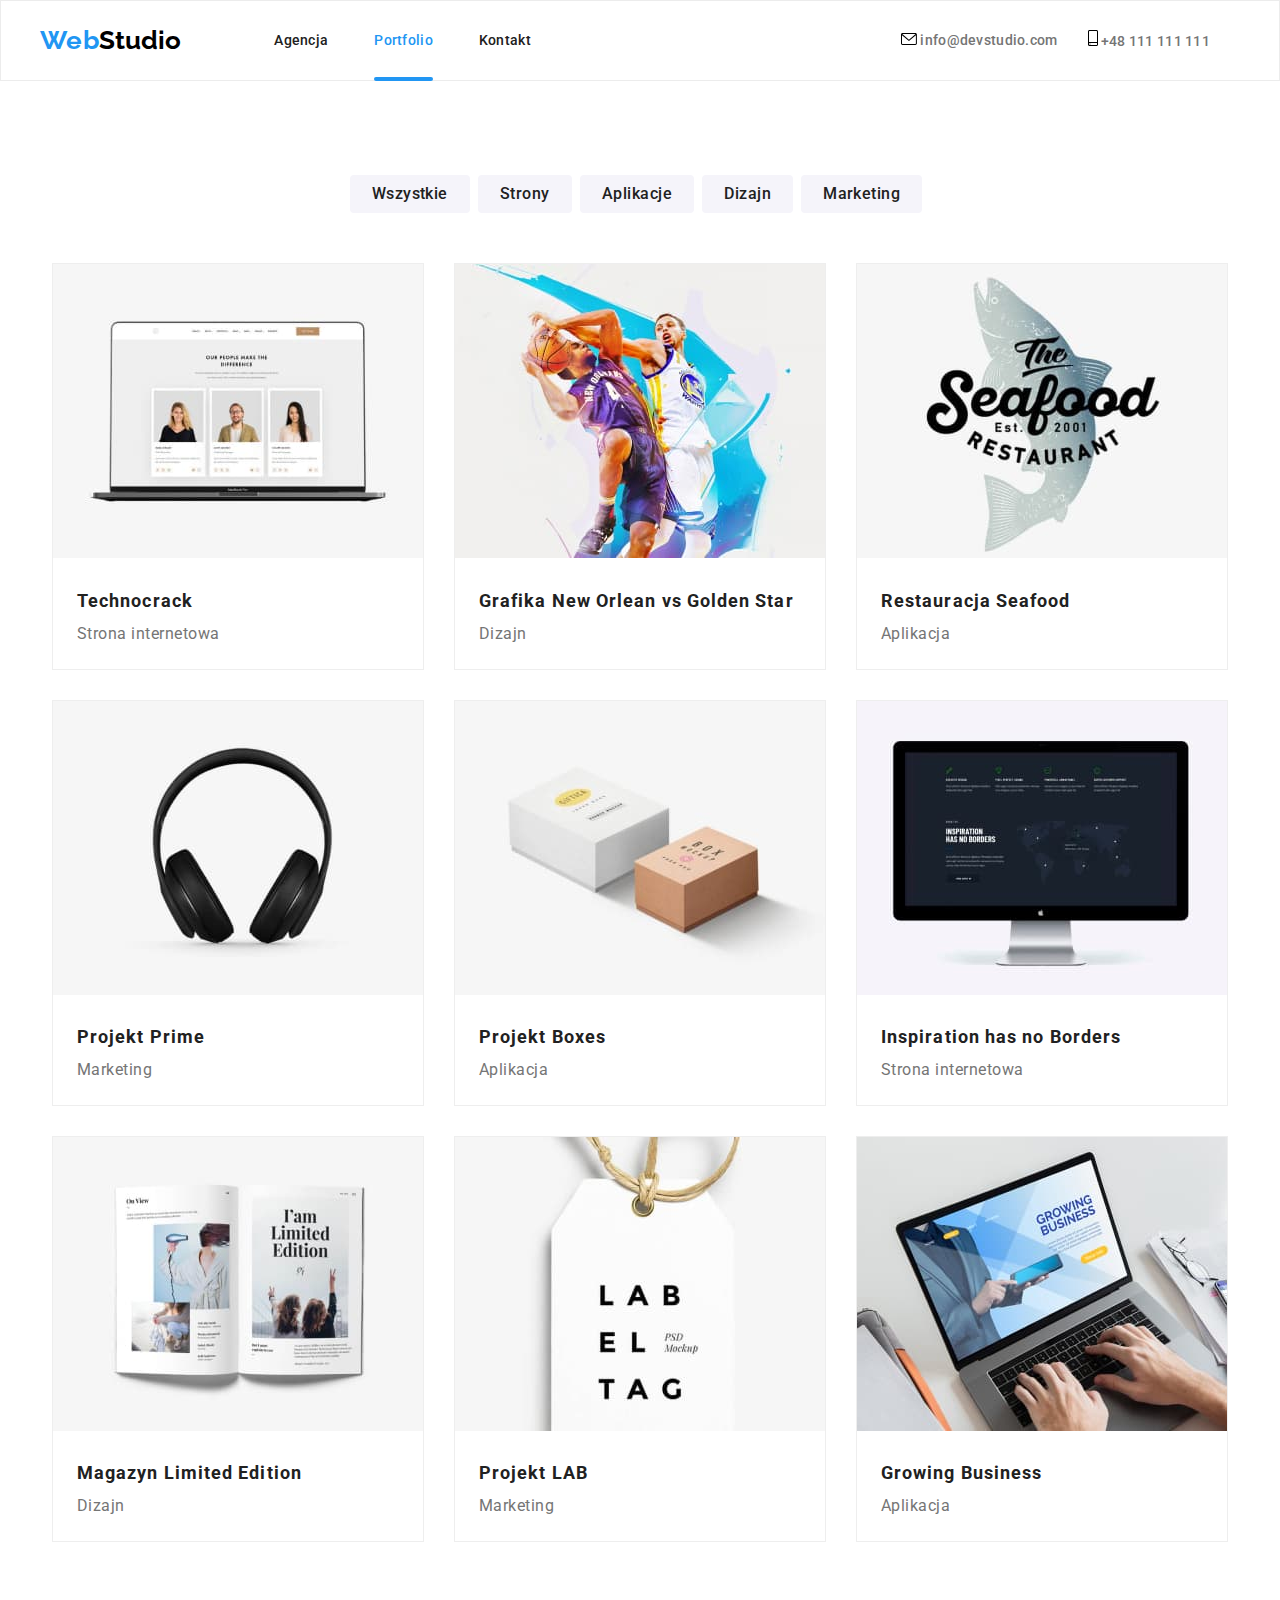
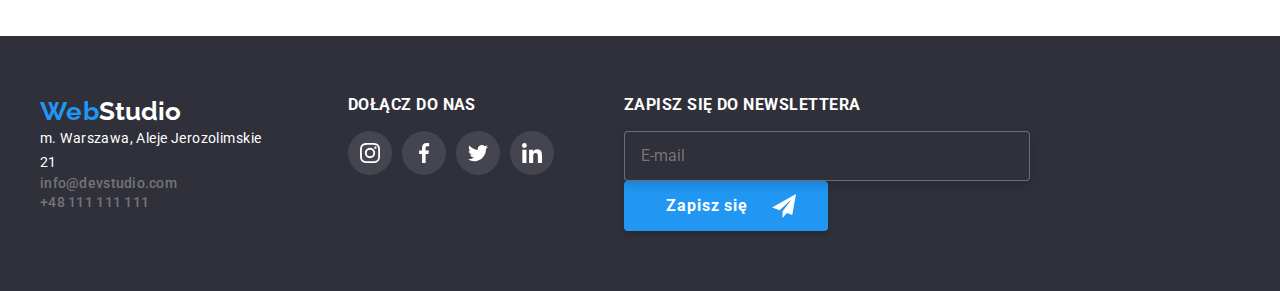
==== portfolio.html @ bf9b9968 "a" ====
<!DOCTYPE html>
<html lang="en">
<head>
  <meta charset="UTF-8" />
  <meta http-equiv="X-UA-Compatible" content="IE=edge" />
  <meta name="viewport" content="width=device-width, initial-scale=1.0" />
  <title>Portfolio</title>
  <link rel="preconnect" href="https://fonts.googleapis.com" />
  <link rel="preconnect" href="https://fonts.gstatic.com" crossorigin />
  <link href="https://fonts.googleapis.com/css2?family=Raleway:wght@700&family=Roboto:wght@400;500;700;900&display=swap"
    rel="stylesheet" />
  <link rel="stylesheet" href="./css/modern-normalizer.css" />
  <link rel="stylesheet" href="./css/main.min.css" />
</head>
<body class="core">
  <header class="header header__border ">
    <div class="container header__menu">
      <nav class="header__nav">
        <a class="header__logo" href="index.html"><span class="header__logo-studio">Web</span>Studio</a>
        <ul class="benefits">

          <li><a class="header__menu-item" href="index.html">Agencja</a></li>
          <li><a class="header__menu-item header__menu-item--active" href="portfolio.html">Portfolio</a></li>
          <li><a class="header__menu-item" href="#">Kontakt</a></li>
        </ul>
      </nav>
      <ul class="header__contacts">
        <li>
          <a class="header__contacts-link" href="mailto:info@devstudio">
            <svg width="16px" height="12px">
              <use href="./images/icons.svg#icon-envelope-1"></use>
            </svg>
            info@devstudio.com
          </a>
        </li>
        <li>
          <a class="header__contacts-link" href="tel:+48111111111"><svg width="10px" height="16px">
              <use href="./images/icons.svg#icon-smartphone"></use>
            </svg>
            +48 111 111 111</a>
        </li>
      </ul>
    </div>
  </header>
  <main>
    <section class="section">
      <div class="container">
        <ul class="portfolio__bnt-list">
          <li><button class="portfolio__bnt-list--button" type="button">Wszystkie</button></li>
          <li><button class="portfolio__bnt-list--button" type="button">Strony</button></li>
          <li><button class="portfolio__bnt-list--button" type="button">Aplikacje</button></li>
          <li><button class="portfolio__bnt-list--button" type="button">Dizajn</button></li>
          <li><button class="portfolio__bnt-list--button" type="button">Marketing</button></li>
        </ul>
        <ul class="cards">
          <li class="portfolio__bnt-list--border">
            <img src="./images/laptop.jpg" alt="laptop" width="370" height="294" />
            <div class="portfolio__bnt-list--label">
              <h3 class="benefits__title">Technocrack</h3>
              <p class="portfolio__bnt-list--paragraph">Strona internetowa</p>
            </div>
            <div class="portfolio__bnt-list--overley">
              <p>Technocrack jest popularną platformą wykorzystywaną do rozpowszechniania koronawirusa. Firmy
                wykorzystują tę platformę do celów szpiegowskich i ataków na niezabezpieczone serwery konkurencji</p>
            </div>
          </li>
          <li class="portfolio__bnt-list--border">
            <img src="./images/basketball.jpg" alt="basketball players" width="370" height="294" />
            <div class="portfolio__bnt-list--label">
              <h3 class="benefits__title">Grafika New Orlean vs Golden Star</h3>
              <p class="portfolio__bnt-list--paragraph">Dizajn</p>
            </div>
            <div class="portfolio__bnt-list--overley">
              <p>Technocrack jest popularną platformą wykorzystywaną do rozpowszechniania koronawirusa. Firmy
                wykorzystują tę platformę do celów szpiegowskich i ataków na niezabezpieczone serwery konkurencji</p>
            </div>
          </li>
          <li class="portfolio__bnt-list--border">
            <img src="./images/seafood.jpg" alt="restaurant's logo" width="370" height="294" />
            <div class="portfolio__bnt-list--label">
              <h3 class="benefits__title">Restauracja Seafood</h3>
              <p class="portfolio__bnt-list--paragraph">Aplikacja</p>
            </div>
            <div class="portfolio__bnt-list--overley">
              <p>Technocrack jest popularną platformą wykorzystywaną do rozpowszechniania koronawirusa. Firmy
                wykorzystują tę platformę do celów szpiegowskich i ataków na niezabezpieczone serwery konkurencji</p>
            </div>
          </li>
          <li class="portfolio__bnt-list--border">
            <img src="./images/headphones.jpg" alt="headphones" width="370" height="294" />
            <div class="portfolio__bnt-list--label">
              <h3 class="benefits__title">Projekt Prime</h3>
              <p class="portfolio__bnt-list--paragraph">Marketing</p>
            </div>
            <div class="portfolio__bnt-list--overley">
              <p>Technocrack jest popularną platformą wykorzystywaną do rozpowszechniania koronawirusa. Firmy
                wykorzystują tę platformę do celów szpiegowskich i ataków na niezabezpieczone serwery konkurencji</p>
            </div>
          </li>
          <li class="portfolio__bnt-list--border">
            <img src="./images/box.jpg" alt="two boxes" width="370" height="294" />
            <div class="portfolio__bnt-list--label">
              <h3 class="benefits__title">Projekt Boxes</h3>
              <p class="portfolio__bnt-list--paragraph">Aplikacja</p>
            </div>
            <div class="portfolio__bnt-list--overley">
              <p>Technocrack jest popularną platformą wykorzystywaną do rozpowszechniania koronawirusa. Firmy
                wykorzystują tę platformę do celów szpiegowskich i ataków na niezabezpieczone serwery konkurencji</p>
            </div>
          </li>
          <li class="portfolio__bnt-list--border">
            <img src="./images/monitor.jpg" alt="monitor" width="370" height="294" />
            <div class="portfolio__bnt-list--label">
              <h3 class="benefits__title">Inspiration has no Borders</h3>
              <p class="portfolio__bnt-list--paragraph">Strona internetowa</p>
            </div>
            <div class="portfolio__bnt-list--overley">
              <p>Technocrack jest popularną platformą wykorzystywaną do rozpowszechniania koronawirusa. Firmy
                wykorzystują tę platformę do celów szpiegowskich i ataków na niezabezpieczone serwery konkurencji</p>
            </div>
          </li>
          <li class="portfolio__bnt-list--border">
            <img src="./images/book.jpg" alt="book" width="370" height="294" />
            <div class="portfolio__bnt-list--label">
              <h3 class="benefits__title">Magazyn Limited Edition</h3>
              <p class="portfolio__bnt-list--paragraph">Dizajn</p>
            </div>
            <div class="portfolio__bnt-list--overley">
              <p>Technocrack jest popularną platformą wykorzystywaną do rozpowszechniania koronawirusa. Firmy
                wykorzystują tę platformę do celów szpiegowskich i ataków na niezabezpieczone serwery konkurencji</p>
            </div>
          </li>
          <li class="portfolio__bnt-list--border">
            <img src="./images/labeltag.jpg" alt="labeltag" width="370" height="294" />
            <div class="portfolio__bnt-list--label">
              <h3 class="benefits__title">Projekt LAB</h3>
              <p class="portfolio__bnt-list--paragraph">Marketing</p>
            </div>
            <div class="portfolio__bnt-list--overley">
              <p>Technocrack jest popularną platformą wykorzystywaną do rozpowszechniania koronawirusa. Firmy
                wykorzystują tę platformę do celów szpiegowskich i ataków na niezabezpieczone serwery konkurencji</p>
            </div>
          </li>
          <li class="portfolio__bnt-list--border">
            <img src="./images/laptop2.jpg" alt="laptop" width="370" height="294" />
            <div class="portfolio__bnt-list--label">
              <h3 class="benefits__title">Growing Business</h3>
              <p class="portfolio__bnt-list--paragraph">Aplikacja</p>
            </div>
            <div class="portfolio__bnt-list--overley">
              <p>Technocrack jest popularną platformą wykorzystywaną do rozpowszechniania koronawirusa. Firmy
                wykorzystują tę platformę do celów szpiegowskich i ataków na niezabezpieczone serwery konkurencji</p>
            </div>
          </li>
        </ul>
      </div>
    </section>
  </main>
  <footer class="footer">
    <div class="container footer-menu ">
      <ul class="footer__list">
        <li>
          <a class="footer__logo" href="index.html"><span class="header__logo-studio">Web</span>Studio</a>
          <address class="address" id="kontakt">
            <ul>
              <li>
                <p class="footer__list-paragraph">m. Warszawa, Aleje Jerozolimskie 21</p>
              </li>
              <li>
                <a class="header__contacts-link" href="mailto:info@devstudio">info@devstudio.com</a>
              </li>
              <li>
                <a class="header__contacts-link" href="tel:+48111111111">+48 111 111 111</a>
              </li>
            </ul>
        </li>
        <li>
          <h3 class="footer__list-title">DOŁĄCZ DO NAS</h3>
          <div class="social-media">
            <button class="social-media__button">
              <svg width="20px" height="20px">
                <use class="footer__icon" href="./images/icons.svg#icon-instagram-2"></use>
              </svg></button>
            <button class="social-media__button">
              <svg width="20px" height="20px">
                <use class="footer__icon" href="./images/icons.svg#icon-facebook-1"></use>
              </svg></button>
            <button class="social-media__button">
              <svg width="20px" height="20px">
                <use class="footer__icon" href="./images/icons.svg#icon-twitter-1"></use>
              </svg></button>
            <button class="social-media__button">
              <svg width="20px" height="20px">
                <use class="footer__icon" href="./images/icons.svg#icon-linkedin-1"></use>
              </svg></button>
          </div>
        <li>

          <h3 class="footer__list-title">ZAPISZ SIĘ DO NEWSLETTERA</h3>
          <div class="footer__newsletter">
            <form name="signup_form" autocomplete="on" novalidate>
              <label>

                <input class="footer__newsletter-field" type="email" name="email" placeholder="E-mail" />
                <button class="footer__newsletter-button" type="submit">Zapisz się <svg class="footer__newsletter-icon"
                    width="24px" height="24px">
                    <use href="./images/icons.svg#icon-icon-send"></use>
                  </svg>
                </button>

              </label>
          </div>
        </li>
        </address>
        </li>
      </ul>
    </div>
  </footer>
</body>
</html>
---- css/modern-normalizer.css ----
/**
 * Minified by jsDelivr using clean-css v4.2.3.
 * Original file: /npm/modern-normalize@1.1.0/modern-normalize.css
 *
 * Do NOT use SRI with dynamically generated files! More information: https://www.jsdelivr.com/using-sri-with-dynamic-files
 */
/*! modern-normalize v1.1.0 | MIT License | https://github.com/sindresorhus/modern-normalize */
*,
::after,
::before {
  box-sizing: border-box;
}
html {
  -moz-tab-size: 4;
  tab-size: 4;
}
html {
  line-height: 1.15;
  -webkit-text-size-adjust: 100%;
}
body {
  margin: 0;
}
body {
  font-family: system-ui, -apple-system, 'Segoe UI', Roboto, Helvetica, Arial, sans-serif,
    'Apple Color Emoji', 'Segoe UI Emoji';
}
hr {
  height: 0;
  color: inherit;
}
abbr[title] {
  text-decoration: underline dotted;
}
b,
strong {
  font-weight: bolder;
}
code,
kbd,
pre,
samp {
  font-family: ui-monospace, SFMono-Regular, Consolas, 'Liberation Mono', Menlo, monospace;
  font-size: 1em;
}
small {
  font-size: 80%;
}
sub,
sup {
  font-size: 75%;
  line-height: 0;
  position: relative;
  vertical-align: baseline;
}
sub {
  bottom: -0.25em;
}
sup {
  top: -0.5em;
}
table {
  text-indent: 0;
  border-color: inherit;
}
button,
input,
optgroup,
select,
textarea {
  font-family: inherit;
  font-size: 100%;
  line-height: 1.15;
  margin: 0;
}
button,
select {
  text-transform: none;
}
[type='button'],
[type='reset'],
[type='submit'],
button {
  appearance: button;
}
::-moz-focus-inner {
  border-style: none;
  padding: 0;
}
:-moz-focusring {
  outline: 1px dotted ButtonText;
}
:-moz-ui-invalid {
  box-shadow: none;
}
legend {
  padding: 0;
}
progress {
  vertical-align: baseline;
}
::-webkit-inner-spin-button,
::-webkit-outer-spin-button {
  height: auto;
}
[type='search'] {
  appearance: textfield;
  outline-offset: -2px;
}
::-webkit-search-decoration {
  -webkit-appearance: none;
}
::-webkit-file-upload-button {
  -webkit-appearance: button;
  font: inherit;
}
summary {
  display: list-item;
}
/*# sourceMappingURL=/sm/b8ae781793ee4eb86edef3f2a2ac43a5575d063ed8cd287d7553f9f1b2776616.map */
---- css/main.min.css ----
:root{--font-primary: "Roboto", sans-serif;--font-secondary: "Raleway", sans-serif;--text-color-primary: rgba(33, 33, 33, 1);--text-color-secondary: rgba(0, 0, 0, 1);--text-color-tertiary: rgba(33, 150, 243, 1);--text-color-quaternary: rgba(255, 255, 255, 1);--text-color-quinary: rgba(117, 117, 117, 1);--text-color-senary: rgba(255, 255, 255, 0.6);--background-color-primary: rgba(255, 255, 255, 1);--background-color-tertiary: rgba(47, 48, 58, 1);--background-color-quaternary: rgba(33, 150, 243, 1);--background-color-quinary: rgba(245, 244, 250, 1)}*{margin:0;padding:0}ul{list-style:none}a{text-decoration:none}.section{padding-top:94px;padding-bottom:94px}.section__title{color:var(--text-color-primary);font-weight:700;font-size:36px;line-height:1.17;text-align:center;letter-spacing:.03em;margin-bottom:50px}.section__header{color:var(--text-color-primary);font-weight:700;font-size:36px;line-height:1.17;text-align:center;letter-spacing:.03em;margin-bottom:50px}.section__box{position:relative}.container{margin:0 auto;max-width:1200px}.core{font-family:var(--font-primary);color:var(--text-color-primary)}.benefits{position:relative;display:-webkit-box;display:-ms-flexbox;display:flex;-webkit-box-pack:justify;-ms-flex-pack:justify;justify-content:space-between;-webkit-box-align:center;-ms-flex-align:center;align-items:center}.benefits__title{font-size:18px;font-weight:700;letter-spacing:.06em;line-height:2;color:#212121;padding-left:24px;padding-top:20px}.crew{background-color:var(--background-color-quinary);padding-top:94px;padding-bottom:94px}.cards{display:-webkit-box;display:-ms-flexbox;display:flex;-ms-flex-wrap:wrap;flex-wrap:wrap;-webkit-box-pack:center;-ms-flex-pack:center;justify-content:center;gap:30px}.card__names{color:var(--text-color-primary);font-weight:500;font-size:16px;line-height:1.33;text-align:center;letter-spacing:.03em;padding-top:30px;padding-bottom:10px}.card__paragraph{color:var(--text-color-quinary);font-size:16px;line-height:1.33;text-align:center;letter-spacing:.03em;padding-bottom:30px}.card__border{background:var(--background-color-primary);-webkit-box-shadow:0px 1px 3px rgba(0,0,0,.12),0px 1px 1px rgba(0,0,0,.14),0px 2px 1px rgba(0,0,0,.2);box-shadow:0px 1px 3px rgba(0,0,0,.12),0px 1px 1px rgba(0,0,0,.14),0px 2px 1px rgba(0,0,0,.2);border-radius:0px 0px 4px 4px}.card__label{position:absolute;text-align:center;padding-top:27px;width:370px;height:70px;font-weight:700;font-size:14px;color:var(--text-color-quaternary);background:rgba(47,48,58,.8);opacity:.8;top:224px}.social-media{display:-webkit-box;display:-ms-flexbox;display:flex;-webkit-box-pack:center;-ms-flex-pack:center;justify-content:center;padding-top:16px;gap:10px}.social-media__icons{fill:#afb1b8}.social-media__button{background:rgba(255,255,255,.1);width:44px;height:44px;border-radius:50%;cursor:pointer;padding:12px;border:none;margin-bottom:30px}.social-media__button:focus,.social-media__button:hover{background:#2196f3}.social-media__button:focus .social-media__icons,.social-media__button:hover .social-media__icons{fill:#fff}.modal{width:528px;height:581px;background:#fff;-webkit-box-shadow:0px 1px 3px rgba(0,0,0,.12),0px 1px 1px rgba(0,0,0,.14),0px 2px 1px rgba(0,0,0,.2);box-shadow:0px 1px 3px rgba(0,0,0,.12),0px 1px 1px rgba(0,0,0,.14),0px 2px 1px rgba(0,0,0,.2);border-radius:4px}.modal__overley{display:-webkit-box;display:-ms-flexbox;display:flex;position:fixed;-webkit-box-pack:center;-ms-flex-pack:center;justify-content:center;-webkit-box-align:center;-ms-flex-align:center;align-items:center;width:100%;height:100%;left:0px;top:0px;background:rgba(0,0,0,.2)}.modal__button-close{position:relative;cursor:pointer;background:#fff;border:1px solid rgba(0,0,0,.1);border-radius:50%;width:30px;height:30px;left:490px;top:8px}.modal__title{display:-webkit-box;display:-ms-flexbox;display:flex;-webkit-box-pack:center;-ms-flex-pack:center;justify-content:center;font-size:20px;font-weight:700;line-height:1.17;letter-spacing:.03em;text-align:center}.modal__link{font-size:14px;font-weight:400;line-height:1.71;letter-spacing:.03em;text-decoration:underline;color:#2196f3}.modal__button{background:#2196f3;-webkit-box-shadow:0px 4px 4px rgba(0,0,0,.15);box-shadow:0px 4px 4px rgba(0,0,0,.15);border-radius:4px;border:none;cursor:pointer;color:#fff;font-size:16px;font-weight:700;line-height:1.87;letter-spacing:.06em;padding:10px 76px}.modal__form-checkbox:checked{border:none;background-image:url("../images/icons.svg#icon-Vector");background-position:center;background-repeat:no-repeat;background-size:cover;-webkit-box-shadow:none;box-shadow:none}.modal__is-hidden{display:none;visibility:hidden}.footer{background-color:var(--background-color-tertiary)}.footer__logo{color:var(--text-color-quaternary);font-family:var(--font-secondary);font-weight:700;font-size:26px;line-height:1.17}.footer__list{display:-webkit-box;display:-ms-flexbox;display:flex;gap:70px}.footer__list-title{color:var(--text-color-quaternary);font-weight:700;font-size:16px;letter-spacing:.03em;line-height:1.17}.footer__list-paragraph{color:#fff;font-weight:400;font-size:14px;line-height:1.71;letter-spacing:.03em;font-style:normal}.footer-menu{padding-top:60px;padding-bottom:60px}.footer__icon{fill:#fff}.footer__newsletter{padding-top:16px}.footer__newsletter-field{padding:15px 185px 15px 16px;margin-right:12px;border:1px solid rgba(255,255,255,.3);-webkit-filter:drop-shadow(0px 4px 4px rgba(0, 0, 0, 0.15));filter:drop-shadow(0px 4px 4px rgba(0, 0, 0, 0.15));border-radius:4px;background:#2f303a}.footer__newsletter-icon{fill:#fff;margin-left:24px}.footer__newsletter-button{display:-webkit-inline-box;display:-ms-inline-flexbox;display:inline-flex;color:var(--text-color-quaternary);font-weight:700;background-color:var(--background-color-quaternary);cursor:pointer;font-size:16px;line-height:1.87;border:none;letter-spacing:.06em;-webkit-box-shadow:0px 4px 4px rgba(0,0,0,.15);box-shadow:0px 4px 4px rgba(0,0,0,.15);border-radius:4px;padding-left:42px;-webkit-box-align:center;-ms-flex-align:center;align-items:center;padding:10px 32px 10px 42px}.header{background-color:var(--background-color-primary)}.header__menu{display:-webkit-box;display:-ms-flexbox;display:flex;-webkit-box-pack:justify;-ms-flex-pack:justify;justify-content:space-between;padding-top:24px;padding-bottom:25px}.header__border{border:1px solid #ececec}.header__logo{color:var(--text-color-secondary);font-family:var(--font-secondary);font-weight:700;font-size:26px;text-align:center;line-height:1.17;margin-right:93px}.header__logo-studio{color:var(--text-color-tertiary);font-family:var(--font-secondary);font-weight:700;font-size:26px;text-align:center;line-height:1.17;letter-spacing:.03em}.header__menu-item{display:-webkit-box;display:-ms-flexbox;display:flex;position:relative;color:var(--text-color-primary);font-weight:500;font-size:14px;line-height:1.17;margin-right:46px;letter-spacing:.02em}.header__menu-item:hover,.header__menu-item:focus{color:var(--text-color-tertiary)}.header__menu-item--active{color:#2196f3}.header__menu-item--active::after{position:absolute;content:"";background:var(--background-color-quaternary);height:4px;width:100%;border-radius:2px;top:45px;left:0}.header__nav{display:-webkit-box;display:-ms-flexbox;display:flex;-webkit-box-align:center;-ms-flex-align:center;align-items:center}.header__contacts{position:relative;display:-webkit-box;display:-ms-flexbox;display:flex;-webkit-box-pack:justify;-ms-flex-pack:justify;justify-content:space-between;-webkit-box-align:center;-ms-flex-align:center;align-items:center}.header__contacts-link{margin-right:30px;-webkit-box-align:center;-ms-flex-align:center;align-items:center;color:var(--text-color-quinary);font-weight:500;font-size:14px;line-height:1.17;letter-spacing:.02em;gap:10px;font-style:normal}.header__contacts-link:focus,.header__contacts-link:hover{color:#2196f3;fill:#2196f3}.header__nav .address{color:var(--text-color-quaternary);font-size:14px;line-height:2;font-style:normal}.portfolio__bnt-list{display:-webkit-box;display:-ms-flexbox;display:flex;margin-bottom:50px;-webkit-box-pack:center;-ms-flex-pack:center;justify-content:center}.portfolio__bnt-list--button{color:var(--text-color-primary);font-weight:500;background-color:var(--background-color-quinary);cursor:pointer;border:none;font-size:16px;line-height:1.62;text-align:center;letter-spacing:.03em;margin-right:8px;padding:6px 22px;border-radius:4px}.portfolio__bnt-list--button:focus,.portfolio__bnt-list--button:hover{color:var(--text-color-quaternary);background-color:var(--background-color-quaternary);-webkit-box-shadow:0 2px 2px 0 rgba(0,0,0,.12);box-shadow:0 2px 2px 0 rgba(0,0,0,.12)}.portfolio__bnt-list--border{position:relative;background:var(--background-color-primary);border:1px solid #eee;overflow:hidden}.portfolio__bnt-list--border:hover{background:var(--background-color-primary);border:1px solid #eee;-webkit-box-shadow:1px 4px 6px 0 rgba(0,0,0,.16);box-shadow:1px 4px 6px 0 rgba(0,0,0,.16)}.portfolio__bnt-list--border:hover .overley{bottom:0}.portfolio__bnt-list--paragraph{color:var(--text-color-quinary);font-size:16px;line-height:1.87;letter-spacing:.03em;padding-left:24px;padding-bottom:20px}.portfolio__bnt-list--label{position:relative;background-color:#fff;z-index:1}.portfolio__bnt-list--border:hover .overley{bottom:0}.portfolio__bnt-list--overley{position:absolute;font-weight:400;font-size:18px;color:var(--text-color-quaternary);line-height:1.55;letter-spacing:.3;padding:49px 45px 49px 24px;width:370px;height:294px;background:rgba(33,150,243,.9);-webkit-transition:-webkit-transform 250ms cubic-bezier(0.4, 0, 0.2, 1);transition:-webkit-transform 250ms cubic-bezier(0.4, 0, 0.2, 1);transition:transform 250ms cubic-bezier(0.4, 0, 0.2, 1);transition:transform 250ms cubic-bezier(0.4, 0, 0.2, 1), -webkit-transform 250ms cubic-bezier(0.4, 0, 0.2, 1);-webkit-transform:translateY(0);transform:translateY(0)}.portfolio__bnt-list--border:hover .portfolio__bnt-list--overley,.portfolio__bnt-list--border:focus .portfolio__bnt-list--overley{-webkit-transform:translateY(-137.5%);transform:translateY(-137.5%)}.a{display:-webkit-box;display:-ms-flexbox;display:flex;-ms-flex-wrap:wrap;flex-wrap:wrap;-webkit-box-pack:center;-ms-flex-pack:center;justify-content:center;gap:30px}.slogan{display:-webkit-box;display:-ms-flexbox;display:flex;background-color:var(--background-color-tertiary);background-image:-webkit-gradient(linear, left bottom, left top, from(rgba(47, 48, 58, 0.4)), color-stop(80%, rgba(47, 48, 58, 0.4))),url(../images/overlay.jpg);background-image:linear-gradient(to top, rgba(47, 48, 58, 0.4) 0%, rgba(47, 48, 58, 0.4) 80%),url(../images/overlay.jpg);text-align:center;-webkit-box-pack:center;-ms-flex-pack:center;justify-content:center;padding-top:200px;padding-bottom:200px;background-size:cover}.slogan__title{color:var(--text-color-quaternary);letter-spacing:.06em;font-size:44px;line-height:1.36;margin-bottom:30px;width:696px}.slogan__button{color:var(--text-color-quaternary);font-weight:700;background-color:var(--background-color-quaternary);cursor:pointer;font-size:16px;line-height:1.87;border:none;letter-spacing:.06em;padding:10px 41px 10px 42px;border-radius:4px}.clients{background-color:var(--background-color-primary)}.clients__icons{fill:#afb1b8;border:1px solid #afb1b8;border-radius:4px;width:170px;height:92px;padding:16px 32px}.clients__icons:focus,.clients__icons:hover{border-color:#2196f3;fill:#2196f3}/*! modern-normalize v1.1.0 | MIT License | https://github.com/sindresorhus/modern-normalize */*,::after,::before{-webkit-box-sizing:border-box;box-sizing:border-box}html{-moz-tab-size:4;-o-tab-size:4;tab-size:4}html{line-height:1.15;-webkit-text-size-adjust:100%}body{margin:0}body{font-family:system-ui,-apple-system,"Segoe UI",Roboto,Helvetica,Arial,sans-serif,"Apple Color Emoji","Segoe UI Emoji"}hr{height:0;color:inherit}abbr[title]{-webkit-text-decoration:underline dotted;text-decoration:underline dotted}b,strong{font-weight:bolder}code,kbd,pre,samp{font-family:ui-monospace,SFMono-Regular,Consolas,"Liberation Mono",Menlo,monospace;font-size:1em}small{font-size:80%}sub,sup{font-size:75%;line-height:0;position:relative;vertical-align:baseline}sub{bottom:-0.25em}sup{top:-0.5em}table{text-indent:0;border-color:inherit}button,input,optgroup,select,textarea{font-family:inherit;font-size:100%;line-height:1.15;margin:0}button,select{text-transform:none}[type=button],[type=reset],[type=submit],button{-webkit-appearance:button;-moz-appearance:button;appearance:button}::-moz-focus-inner{border-style:none;padding:0}:-moz-focusring{outline:1px dotted ButtonText}:-moz-ui-invalid{box-shadow:none}legend{padding:0}progress{vertical-align:baseline}::-webkit-inner-spin-button,::-webkit-outer-spin-button{height:auto}[type=search]{-webkit-appearance:textfield;-moz-appearance:textfield;appearance:textfield;outline-offset:-2px}::-webkit-search-decoration{-webkit-appearance:none}::-webkit-file-upload-button{-webkit-appearance:button;font:inherit}summary{display:list-item}.lorem-section{padding-top:94px;background-color:var(--background-color-primary)}.lorem-section__list{position:relative;display:-webkit-box;display:-ms-flexbox;display:flex;-webkit-box-pack:justify;-ms-flex-pack:justify;justify-content:space-between;-webkit-box-align:center;-ms-flex-align:center;align-items:center}.lorem-section__list-icons{margin-bottom:30px}.lorem-section__list-item--title{color:var(--text-color-primary);font-weight:700;font-size:18px;line-height:2;letter-spacing:.03em;padding-left:24px;padding-top:20px}.lorem-section__list-title{color:var(--text-color-primary);font-weight:700;text-transform:uppercase;font-size:14px;line-height:1.17;letter-spacing:.03em;margin-bottom:10px}.lorem-section__list-paragraph{color:var(--text-color-quinary);font-size:14px;line-height:2;letter-spacing:.03em}.form{display:-webkit-box;display:-ms-flexbox;display:flex;-webkit-box-orient:vertical;-webkit-box-direction:normal;-ms-flex-direction:column;flex-direction:column}.form__list{display:-webkit-box;display:-ms-flexbox;display:flex;-ms-flex-wrap:wrap;flex-wrap:wrap;-webkit-box-pack:center;-ms-flex-pack:center;justify-content:center;-ms-flex-line-pack:distribute;align-content:space-around;min-height:501px}.form__label{position:relative;width:448px;height:40px}.form__label-paragraph{color:#757575;font-size:12px;font-weight:400;line-height:1.16px;letter-spacing:.01em;margin-bottom:8px}.form__label-field{position:relative;width:448px;height:40px;border:1px solid rgba(33,33,33,.2);border-radius:4px;padding-left:42px;outline:none}.form__label-field:hover,.form__label-field:focus{border:1px solid #2196f3;outline:none}.form__label-icons{position:absolute;margin-top:11px;margin-left:12px;left:0;fill:#212121}.form__label-field--comment{width:448px;height:120px;border:1px solid rgba(33,33,33,.2);border-radius:4px;resize:none;color:rgba(117,117,117,.5);font-size:12px;font-weight:400;line-height:1.16;letter-spacing:.01em;padding-top:12px;padding-left:16px}.form__label-field--comment:focus,.form__label-field--comment:hover{border:1px solid #2196f3;outline:none}.form__label:hover .form__label-icons,.form__label:focus .form__label-icons{fill:#2196f3}/*# sourceMappingURL=main.min.css.map */
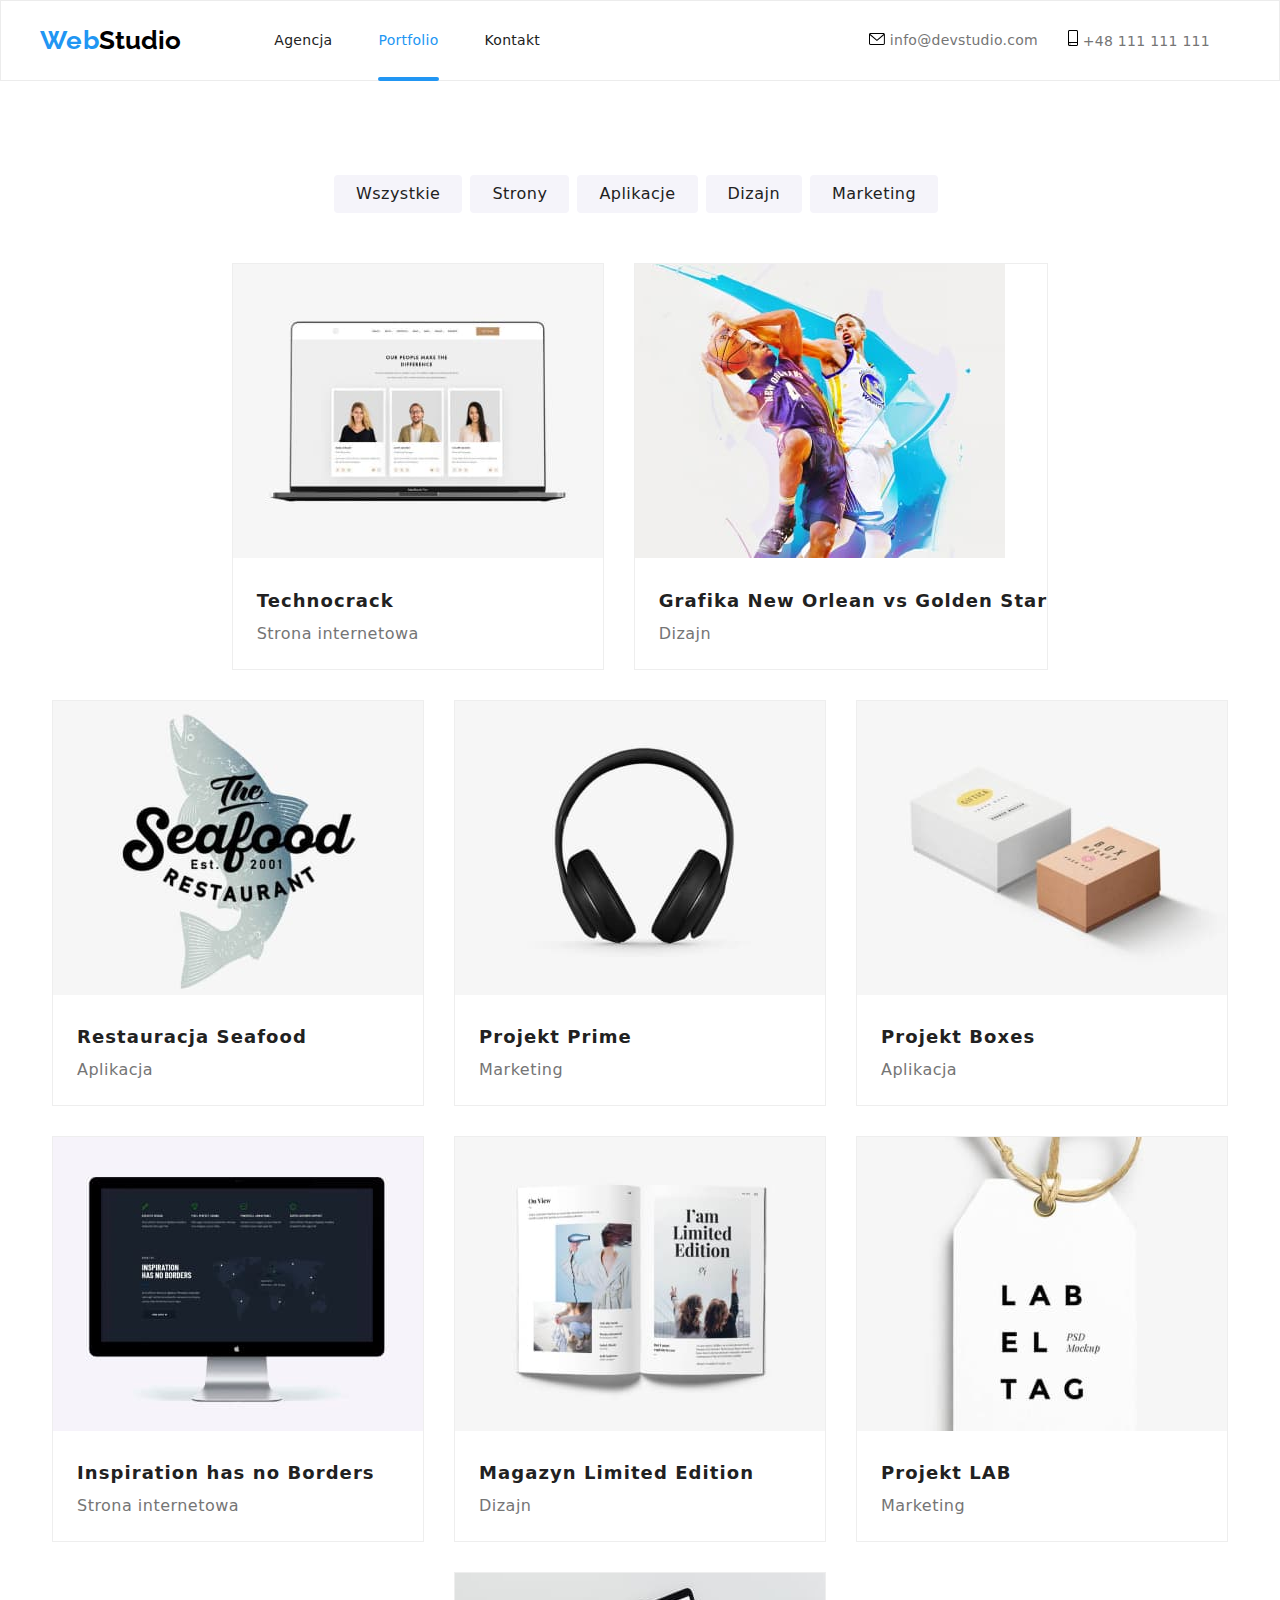
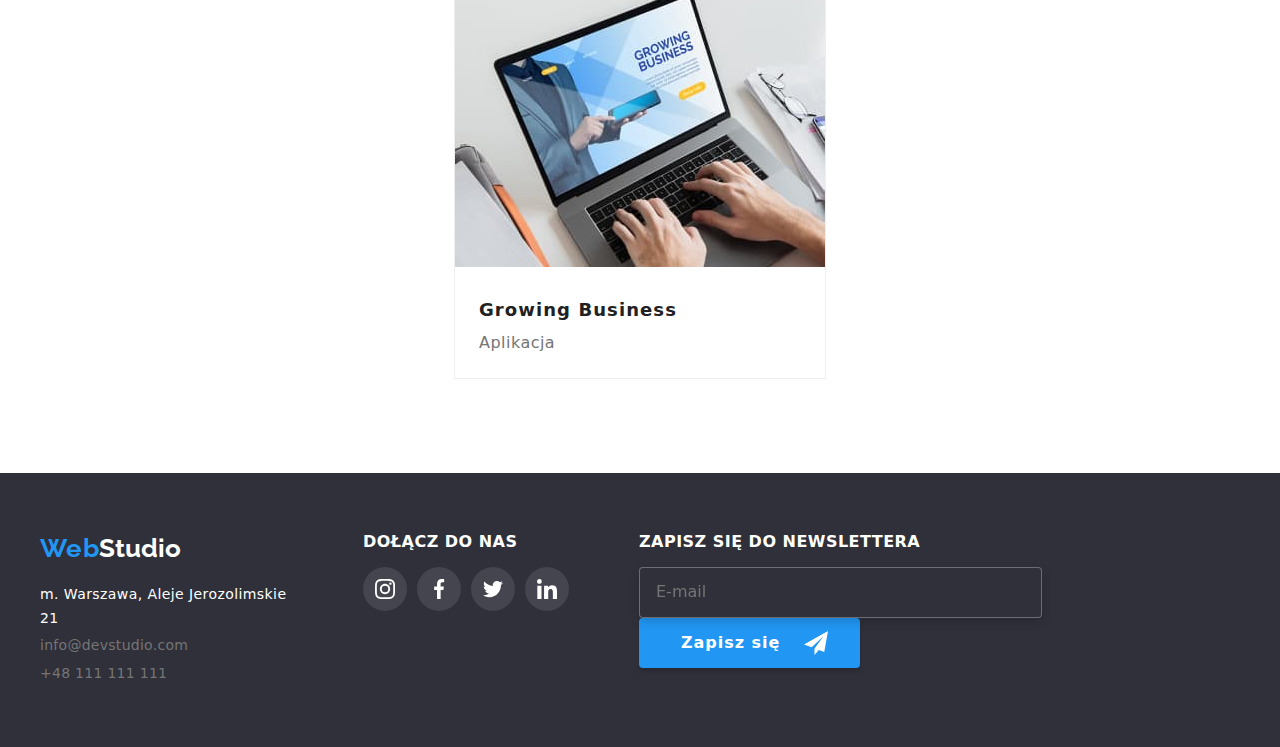
==== commit 799bfcaa: "a" ====
--- a/portfolio.html
+++ b/portfolio.html
@@ -13,8 +13,8 @@
   <link rel="stylesheet" href="./css/main.min.css" />
 </head>
 <body class="core">
-  <header class="header header__border ">
-    <div class="container header__menu">
+  <header class="header">
+    <div class="header__container">
       <nav class="header__nav">
         <a class="header__logo" href="index.html"><span class="header__logo-studio">Web</span>Studio</a>
         <ul class="benefits">
@@ -45,109 +45,109 @@
   <main>
     <section class="section">
       <div class="container">
-        <ul class="portfolio__bnt-list">
-          <li><button class="portfolio__bnt-list--button" type="button">Wszystkie</button></li>
-          <li><button class="portfolio__bnt-list--button" type="button">Strony</button></li>
-          <li><button class="portfolio__bnt-list--button" type="button">Aplikacje</button></li>
-          <li><button class="portfolio__bnt-list--button" type="button">Dizajn</button></li>
-          <li><button class="portfolio__bnt-list--button" type="button">Marketing</button></li>
+        <ul class="portfolio__btn-list">
+          <li><button class="portfolio__btn-list--button" type="button">Wszystkie</button></li>
+          <li><button class="portfolio__btn-list--button" type="button">Strony</button></li>
+          <li><button class="portfolio__btn-list--button" type="button">Aplikacje</button></li>
+          <li><button class="portfolio__btn-list--button" type="button">Dizajn</button></li>
+          <li><button class="portfolio__btn-list--button" type="button">Marketing</button></li>
         </ul>
         <ul class="cards">
-          <li class="portfolio__bnt-list--border">
+          <li class="portfolio__btn-list--border">
             <img src="./images/laptop.jpg" alt="laptop" width="370" height="294" />
-            <div class="portfolio__bnt-list--label">
+            <div class="portfolio__btn-list--label">
               <h3 class="benefits__title">Technocrack</h3>
-              <p class="portfolio__bnt-list--paragraph">Strona internetowa</p>
-            </div>
-            <div class="portfolio__bnt-list--overley">
-              <p>Technocrack jest popularną platformą wykorzystywaną do rozpowszechniania koronawirusa. Firmy
-                wykorzystują tę platformę do celów szpiegowskich i ataków na niezabezpieczone serwery konkurencji</p>
-            </div>
-          </li>
-          <li class="portfolio__bnt-list--border">
+              <p class="portfolio__btn-list--paragraph">Strona internetowa</p>
+            </div>
+            <div class="portfolio__btn-list--overley">
+              <p>Technocrack jest popularną platformą wykorzystywaną do rozpowszechniania koronawirusa. Firmy
+                wykorzystują tę platformę do celów szpiegowskich i ataków na niezabezpieczone serwery konkurencji</p>
+            </div>
+          </li>
+          <li class="portfolio__btn-list--border">
             <img src="./images/basketball.jpg" alt="basketball players" width="370" height="294" />
-            <div class="portfolio__bnt-list--label">
+            <div class="portfolio__btn-list--label">
               <h3 class="benefits__title">Grafika New Orlean vs Golden Star</h3>
-              <p class="portfolio__bnt-list--paragraph">Dizajn</p>
-            </div>
-            <div class="portfolio__bnt-list--overley">
-              <p>Technocrack jest popularną platformą wykorzystywaną do rozpowszechniania koronawirusa. Firmy
-                wykorzystują tę platformę do celów szpiegowskich i ataków na niezabezpieczone serwery konkurencji</p>
-            </div>
-          </li>
-          <li class="portfolio__bnt-list--border">
+              <p class="portfolio__btn-list--paragraph">Dizajn</p>
+            </div>
+            <div class="portfolio__btn-list--overley">
+              <p>Technocrack jest popularną platformą wykorzystywaną do rozpowszechniania koronawirusa. Firmy
+                wykorzystują tę platformę do celów szpiegowskich i ataków na niezabezpieczone serwery konkurencji</p>
+            </div>
+          </li>
+          <li class="portfolio__btn-list--border">
             <img src="./images/seafood.jpg" alt="restaurant's logo" width="370" height="294" />
-            <div class="portfolio__bnt-list--label">
+            <div class="portfolio__btn-list--label">
               <h3 class="benefits__title">Restauracja Seafood</h3>
-              <p class="portfolio__bnt-list--paragraph">Aplikacja</p>
-            </div>
-            <div class="portfolio__bnt-list--overley">
-              <p>Technocrack jest popularną platformą wykorzystywaną do rozpowszechniania koronawirusa. Firmy
-                wykorzystują tę platformę do celów szpiegowskich i ataków na niezabezpieczone serwery konkurencji</p>
-            </div>
-          </li>
-          <li class="portfolio__bnt-list--border">
+              <p class="portfolio__btn-list--paragraph">Aplikacja</p>
+            </div>
+            <div class="portfolio__btn-list--overley">
+              <p>Technocrack jest popularną platformą wykorzystywaną do rozpowszechniania koronawirusa. Firmy
+                wykorzystują tę platformę do celów szpiegowskich i ataków na niezabezpieczone serwery konkurencji</p>
+            </div>
+          </li>
+          <li class="portfolio__btn-list--border">
             <img src="./images/headphones.jpg" alt="headphones" width="370" height="294" />
-            <div class="portfolio__bnt-list--label">
+            <div class="portfolio__btn-list--label">
               <h3 class="benefits__title">Projekt Prime</h3>
-              <p class="portfolio__bnt-list--paragraph">Marketing</p>
-            </div>
-            <div class="portfolio__bnt-list--overley">
-              <p>Technocrack jest popularną platformą wykorzystywaną do rozpowszechniania koronawirusa. Firmy
-                wykorzystują tę platformę do celów szpiegowskich i ataków na niezabezpieczone serwery konkurencji</p>
-            </div>
-          </li>
-          <li class="portfolio__bnt-list--border">
+              <p class="portfolio__btn-list--paragraph">Marketing</p>
+            </div>
+            <div class="portfolio__btn-list--overley">
+              <p>Technocrack jest popularną platformą wykorzystywaną do rozpowszechniania koronawirusa. Firmy
+                wykorzystują tę platformę do celów szpiegowskich i ataków na niezabezpieczone serwery konkurencji</p>
+            </div>
+          </li>
+          <li class="portfolio__btn-list--border">
             <img src="./images/box.jpg" alt="two boxes" width="370" height="294" />
-            <div class="portfolio__bnt-list--label">
+            <div class="portfolio__btn-list--label">
               <h3 class="benefits__title">Projekt Boxes</h3>
-              <p class="portfolio__bnt-list--paragraph">Aplikacja</p>
-            </div>
-            <div class="portfolio__bnt-list--overley">
-              <p>Technocrack jest popularną platformą wykorzystywaną do rozpowszechniania koronawirusa. Firmy
-                wykorzystują tę platformę do celów szpiegowskich i ataków na niezabezpieczone serwery konkurencji</p>
-            </div>
-          </li>
-          <li class="portfolio__bnt-list--border">
+              <p class="portfolio__btn-list--paragraph">Aplikacja</p>
+            </div>
+            <div class="portfolio__btn-list--overley">
+              <p>Technocrack jest popularną platformą wykorzystywaną do rozpowszechniania koronawirusa. Firmy
+                wykorzystują tę platformę do celów szpiegowskich i ataków na niezabezpieczone serwery konkurencji</p>
+            </div>
+          </li>
+          <li class="portfolio__btn-list--border">
             <img src="./images/monitor.jpg" alt="monitor" width="370" height="294" />
-            <div class="portfolio__bnt-list--label">
+            <div class="portfolio__btn-list--label">
               <h3 class="benefits__title">Inspiration has no Borders</h3>
-              <p class="portfolio__bnt-list--paragraph">Strona internetowa</p>
-            </div>
-            <div class="portfolio__bnt-list--overley">
-              <p>Technocrack jest popularną platformą wykorzystywaną do rozpowszechniania koronawirusa. Firmy
-                wykorzystują tę platformę do celów szpiegowskich i ataków na niezabezpieczone serwery konkurencji</p>
-            </div>
-          </li>
-          <li class="portfolio__bnt-list--border">
+              <p class="portfolio__btn-list--paragraph">Strona internetowa</p>
+            </div>
+            <div class="portfolio__btn-list--overley">
+              <p>Technocrack jest popularną platformą wykorzystywaną do rozpowszechniania koronawirusa. Firmy
+                wykorzystują tę platformę do celów szpiegowskich i ataków na niezabezpieczone serwery konkurencji</p>
+            </div>
+          </li>
+          <li class="portfolio__btn-list--border">
             <img src="./images/book.jpg" alt="book" width="370" height="294" />
-            <div class="portfolio__bnt-list--label">
+            <div class="portfolio__btn-list--label">
               <h3 class="benefits__title">Magazyn Limited Edition</h3>
-              <p class="portfolio__bnt-list--paragraph">Dizajn</p>
-            </div>
-            <div class="portfolio__bnt-list--overley">
-              <p>Technocrack jest popularną platformą wykorzystywaną do rozpowszechniania koronawirusa. Firmy
-                wykorzystują tę platformę do celów szpiegowskich i ataków na niezabezpieczone serwery konkurencji</p>
-            </div>
-          </li>
-          <li class="portfolio__bnt-list--border">
+              <p class="portfolio__btn-list--paragraph">Dizajn</p>
+            </div>
+            <div class="portfolio__btn-list--overley">
+              <p>Technocrack jest popularną platformą wykorzystywaną do rozpowszechniania koronawirusa. Firmy
+                wykorzystują tę platformę do celów szpiegowskich i ataków na niezabezpieczone serwery konkurencji</p>
+            </div>
+          </li>
+          <li class="portfolio__btn-list--border">
             <img src="./images/labeltag.jpg" alt="labeltag" width="370" height="294" />
-            <div class="portfolio__bnt-list--label">
+            <div class="portfolio__btn-list--label">
               <h3 class="benefits__title">Projekt LAB</h3>
-              <p class="portfolio__bnt-list--paragraph">Marketing</p>
-            </div>
-            <div class="portfolio__bnt-list--overley">
-              <p>Technocrack jest popularną platformą wykorzystywaną do rozpowszechniania koronawirusa. Firmy
-                wykorzystują tę platformę do celów szpiegowskich i ataków na niezabezpieczone serwery konkurencji</p>
-            </div>
-          </li>
-          <li class="portfolio__bnt-list--border">
+              <p class="portfolio__btn-list--paragraph">Marketing</p>
+            </div>
+            <div class="portfolio__btn-list--overley">
+              <p>Technocrack jest popularną platformą wykorzystywaną do rozpowszechniania koronawirusa. Firmy
+                wykorzystują tę platformę do celów szpiegowskich i ataków na niezabezpieczone serwery konkurencji</p>
+            </div>
+          </li>
+          <li class="portfolio__btn-list--border">
             <img src="./images/laptop2.jpg" alt="laptop" width="370" height="294" />
-            <div class="portfolio__bnt-list--label">
+            <div class="portfolio__btn-list--label">
               <h3 class="benefits__title">Growing Business</h3>
-              <p class="portfolio__bnt-list--paragraph">Aplikacja</p>
-            </div>
-            <div class="portfolio__bnt-list--overley">
+              <p class="portfolio__btn-list--paragraph">Aplikacja</p>
+            </div>
+            <div class="portfolio__btn-list--overley">
               <p>Technocrack jest popularną platformą wykorzystywaną do rozpowszechniania koronawirusa. Firmy
                 wykorzystują tę platformę do celów szpiegowskich i ataków na niezabezpieczone serwery konkurencji</p>
             </div>
@@ -157,7 +157,7 @@
     </section>
   </main>
   <footer class="footer">
-    <div class="container footer-menu ">
+    <div class="footer__container ">
       <ul class="footer__list">
         <li>
           <a class="footer__logo" href="index.html"><span class="header__logo-studio">Web</span>Studio</a>
--- a/css/main.min.css
+++ b/css/main.min.css
@@ -1 +1 @@
-:root{--font-primary: "Roboto", sans-serif;--font-secondary: "Raleway", sans-serif;--text-color-primary: rgba(33, 33, 33, 1);--text-color-secondary: rgba(0, 0, 0, 1);--text-color-tertiary: rgba(33, 150, 243, 1);--text-color-quaternary: rgba(255, 255, 255, 1);--text-color-quinary: rgba(117, 117, 117, 1);--text-color-senary: rgba(255, 255, 255, 0.6);--background-color-primary: rgba(255, 255, 255, 1);--background-color-tertiary: rgba(47, 48, 58, 1);--background-color-quaternary: rgba(33, 150, 243, 1);--background-color-quinary: rgba(245, 244, 250, 1)}*{margin:0;padding:0}ul{list-style:none}a{text-decoration:none}.section{padding-top:94px;padding-bottom:94px}.section__title{color:var(--text-color-primary);font-weight:700;font-size:36px;line-height:1.17;text-align:center;letter-spacing:.03em;margin-bottom:50px}.section__header{color:var(--text-color-primary);font-weight:700;font-size:36px;line-height:1.17;text-align:center;letter-spacing:.03em;margin-bottom:50px}.section__box{position:relative}.container{margin:0 auto;max-width:1200px}.core{font-family:var(--font-primary);color:var(--text-color-primary)}.benefits{position:relative;display:-webkit-box;display:-ms-flexbox;display:flex;-webkit-box-pack:justify;-ms-flex-pack:justify;justify-content:space-between;-webkit-box-align:center;-ms-flex-align:center;align-items:center}.benefits__title{font-size:18px;font-weight:700;letter-spacing:.06em;line-height:2;color:#212121;padding-left:24px;padding-top:20px}.crew{background-color:var(--background-color-quinary);padding-top:94px;padding-bottom:94px}.cards{display:-webkit-box;display:-ms-flexbox;display:flex;-ms-flex-wrap:wrap;flex-wrap:wrap;-webkit-box-pack:center;-ms-flex-pack:center;justify-content:center;gap:30px}.card__names{color:var(--text-color-primary);font-weight:500;font-size:16px;line-height:1.33;text-align:center;letter-spacing:.03em;padding-top:30px;padding-bottom:10px}.card__paragraph{color:var(--text-color-quinary);font-size:16px;line-height:1.33;text-align:center;letter-spacing:.03em;padding-bottom:30px}.card__border{background:var(--background-color-primary);-webkit-box-shadow:0px 1px 3px rgba(0,0,0,.12),0px 1px 1px rgba(0,0,0,.14),0px 2px 1px rgba(0,0,0,.2);box-shadow:0px 1px 3px rgba(0,0,0,.12),0px 1px 1px rgba(0,0,0,.14),0px 2px 1px rgba(0,0,0,.2);border-radius:0px 0px 4px 4px}.card__label{position:absolute;text-align:center;padding-top:27px;width:370px;height:70px;font-weight:700;font-size:14px;color:var(--text-color-quaternary);background:rgba(47,48,58,.8);opacity:.8;top:224px}.social-media{display:-webkit-box;display:-ms-flexbox;display:flex;-webkit-box-pack:center;-ms-flex-pack:center;justify-content:center;padding-top:16px;gap:10px}.social-media__icons{fill:#afb1b8}.social-media__button{background:rgba(255,255,255,.1);width:44px;height:44px;border-radius:50%;cursor:pointer;padding:12px;border:none;margin-bottom:30px}.social-media__button:focus,.social-media__button:hover{background:#2196f3}.social-media__button:focus .social-media__icons,.social-media__button:hover .social-media__icons{fill:#fff}.modal{width:528px;height:581px;background:#fff;-webkit-box-shadow:0px 1px 3px rgba(0,0,0,.12),0px 1px 1px rgba(0,0,0,.14),0px 2px 1px rgba(0,0,0,.2);box-shadow:0px 1px 3px rgba(0,0,0,.12),0px 1px 1px rgba(0,0,0,.14),0px 2px 1px rgba(0,0,0,.2);border-radius:4px}.modal__overley{display:-webkit-box;display:-ms-flexbox;display:flex;position:fixed;-webkit-box-pack:center;-ms-flex-pack:center;justify-content:center;-webkit-box-align:center;-ms-flex-align:center;align-items:center;width:100%;height:100%;left:0px;top:0px;background:rgba(0,0,0,.2)}.modal__button-close{position:relative;cursor:pointer;background:#fff;border:1px solid rgba(0,0,0,.1);border-radius:50%;width:30px;height:30px;left:490px;top:8px}.modal__title{display:-webkit-box;display:-ms-flexbox;display:flex;-webkit-box-pack:center;-ms-flex-pack:center;justify-content:center;font-size:20px;font-weight:700;line-height:1.17;letter-spacing:.03em;text-align:center}.modal__link{font-size:14px;font-weight:400;line-height:1.71;letter-spacing:.03em;text-decoration:underline;color:#2196f3}.modal__button{background:#2196f3;-webkit-box-shadow:0px 4px 4px rgba(0,0,0,.15);box-shadow:0px 4px 4px rgba(0,0,0,.15);border-radius:4px;border:none;cursor:pointer;color:#fff;font-size:16px;font-weight:700;line-height:1.87;letter-spacing:.06em;padding:10px 76px}.modal__form-checkbox:checked{border:none;background-image:url("../images/icons.svg#icon-Vector");background-position:center;background-repeat:no-repeat;background-size:cover;-webkit-box-shadow:none;box-shadow:none}.modal__is-hidden{display:none;visibility:hidden}.footer{background-color:var(--background-color-tertiary)}.footer__logo{color:var(--text-color-quaternary);font-family:var(--font-secondary);font-weight:700;font-size:26px;line-height:1.17}.footer__list{display:-webkit-box;display:-ms-flexbox;display:flex;gap:70px}.footer__list-title{color:var(--text-color-quaternary);font-weight:700;font-size:16px;letter-spacing:.03em;line-height:1.17}.footer__list-paragraph{color:#fff;font-weight:400;font-size:14px;line-height:1.71;letter-spacing:.03em;font-style:normal}.footer-menu{padding-top:60px;padding-bottom:60px}.footer__icon{fill:#fff}.footer__newsletter{padding-top:16px}.footer__newsletter-field{padding:15px 185px 15px 16px;margin-right:12px;border:1px solid rgba(255,255,255,.3);-webkit-filter:drop-shadow(0px 4px 4px rgba(0, 0, 0, 0.15));filter:drop-shadow(0px 4px 4px rgba(0, 0, 0, 0.15));border-radius:4px;background:#2f303a}.footer__newsletter-icon{fill:#fff;margin-left:24px}.footer__newsletter-button{display:-webkit-inline-box;display:-ms-inline-flexbox;display:inline-flex;color:var(--text-color-quaternary);font-weight:700;background-color:var(--background-color-quaternary);cursor:pointer;font-size:16px;line-height:1.87;border:none;letter-spacing:.06em;-webkit-box-shadow:0px 4px 4px rgba(0,0,0,.15);box-shadow:0px 4px 4px rgba(0,0,0,.15);border-radius:4px;padding-left:42px;-webkit-box-align:center;-ms-flex-align:center;align-items:center;padding:10px 32px 10px 42px}.header{background-color:var(--background-color-primary)}.header__menu{display:-webkit-box;display:-ms-flexbox;display:flex;-webkit-box-pack:justify;-ms-flex-pack:justify;justify-content:space-between;padding-top:24px;padding-bottom:25px}.header__border{border:1px solid #ececec}.header__logo{color:var(--text-color-secondary);font-family:var(--font-secondary);font-weight:700;font-size:26px;text-align:center;line-height:1.17;margin-right:93px}.header__logo-studio{color:var(--text-color-tertiary);font-family:var(--font-secondary);font-weight:700;font-size:26px;text-align:center;line-height:1.17;letter-spacing:.03em}.header__menu-item{display:-webkit-box;display:-ms-flexbox;display:flex;position:relative;color:var(--text-color-primary);font-weight:500;font-size:14px;line-height:1.17;margin-right:46px;letter-spacing:.02em}.header__menu-item:hover,.header__menu-item:focus{color:var(--text-color-tertiary)}.header__menu-item--active{color:#2196f3}.header__menu-item--active::after{position:absolute;content:"";background:var(--background-color-quaternary);height:4px;width:100%;border-radius:2px;top:45px;left:0}.header__nav{display:-webkit-box;display:-ms-flexbox;display:flex;-webkit-box-align:center;-ms-flex-align:center;align-items:center}.header__contacts{position:relative;display:-webkit-box;display:-ms-flexbox;display:flex;-webkit-box-pack:justify;-ms-flex-pack:justify;justify-content:space-between;-webkit-box-align:center;-ms-flex-align:center;align-items:center}.header__contacts-link{margin-right:30px;-webkit-box-align:center;-ms-flex-align:center;align-items:center;color:var(--text-color-quinary);font-weight:500;font-size:14px;line-height:1.17;letter-spacing:.02em;gap:10px;font-style:normal}.header__contacts-link:focus,.header__contacts-link:hover{color:#2196f3;fill:#2196f3}.header__nav .address{color:var(--text-color-quaternary);font-size:14px;line-height:2;font-style:normal}.portfolio__bnt-list{display:-webkit-box;display:-ms-flexbox;display:flex;margin-bottom:50px;-webkit-box-pack:center;-ms-flex-pack:center;justify-content:center}.portfolio__bnt-list--button{color:var(--text-color-primary);font-weight:500;background-color:var(--background-color-quinary);cursor:pointer;border:none;font-size:16px;line-height:1.62;text-align:center;letter-spacing:.03em;margin-right:8px;padding:6px 22px;border-radius:4px}.portfolio__bnt-list--button:focus,.portfolio__bnt-list--button:hover{color:var(--text-color-quaternary);background-color:var(--background-color-quaternary);-webkit-box-shadow:0 2px 2px 0 rgba(0,0,0,.12);box-shadow:0 2px 2px 0 rgba(0,0,0,.12)}.portfolio__bnt-list--border{position:relative;background:var(--background-color-primary);border:1px solid #eee;overflow:hidden}.portfolio__bnt-list--border:hover{background:var(--background-color-primary);border:1px solid #eee;-webkit-box-shadow:1px 4px 6px 0 rgba(0,0,0,.16);box-shadow:1px 4px 6px 0 rgba(0,0,0,.16)}.portfolio__bnt-list--border:hover .overley{bottom:0}.portfolio__bnt-list--paragraph{color:var(--text-color-quinary);font-size:16px;line-height:1.87;letter-spacing:.03em;padding-left:24px;padding-bottom:20px}.portfolio__bnt-list--label{position:relative;background-color:#fff;z-index:1}.portfolio__bnt-list--border:hover .overley{bottom:0}.portfolio__bnt-list--overley{position:absolute;font-weight:400;font-size:18px;color:var(--text-color-quaternary);line-height:1.55;letter-spacing:.3;padding:49px 45px 49px 24px;width:370px;height:294px;background:rgba(33,150,243,.9);-webkit-transition:-webkit-transform 250ms cubic-bezier(0.4, 0, 0.2, 1);transition:-webkit-transform 250ms cubic-bezier(0.4, 0, 0.2, 1);transition:transform 250ms cubic-bezier(0.4, 0, 0.2, 1);transition:transform 250ms cubic-bezier(0.4, 0, 0.2, 1), -webkit-transform 250ms cubic-bezier(0.4, 0, 0.2, 1);-webkit-transform:translateY(0);transform:translateY(0)}.portfolio__bnt-list--border:hover .portfolio__bnt-list--overley,.portfolio__bnt-list--border:focus .portfolio__bnt-list--overley{-webkit-transform:translateY(-137.5%);transform:translateY(-137.5%)}.a{display:-webkit-box;display:-ms-flexbox;display:flex;-ms-flex-wrap:wrap;flex-wrap:wrap;-webkit-box-pack:center;-ms-flex-pack:center;justify-content:center;gap:30px}.slogan{display:-webkit-box;display:-ms-flexbox;display:flex;background-color:var(--background-color-tertiary);background-image:-webkit-gradient(linear, left bottom, left top, from(rgba(47, 48, 58, 0.4)), color-stop(80%, rgba(47, 48, 58, 0.4))),url(../images/overlay.jpg);background-image:linear-gradient(to top, rgba(47, 48, 58, 0.4) 0%, rgba(47, 48, 58, 0.4) 80%),url(../images/overlay.jpg);text-align:center;-webkit-box-pack:center;-ms-flex-pack:center;justify-content:center;padding-top:200px;padding-bottom:200px;background-size:cover}.slogan__title{color:var(--text-color-quaternary);letter-spacing:.06em;font-size:44px;line-height:1.36;margin-bottom:30px;width:696px}.slogan__button{color:var(--text-color-quaternary);font-weight:700;background-color:var(--background-color-quaternary);cursor:pointer;font-size:16px;line-height:1.87;border:none;letter-spacing:.06em;padding:10px 41px 10px 42px;border-radius:4px}.clients{background-color:var(--background-color-primary)}.clients__icons{fill:#afb1b8;border:1px solid #afb1b8;border-radius:4px;width:170px;height:92px;padding:16px 32px}.clients__icons:focus,.clients__icons:hover{border-color:#2196f3;fill:#2196f3}/*! modern-normalize v1.1.0 | MIT License | https://github.com/sindresorhus/modern-normalize */*,::after,::before{-webkit-box-sizing:border-box;box-sizing:border-box}html{-moz-tab-size:4;-o-tab-size:4;tab-size:4}html{line-height:1.15;-webkit-text-size-adjust:100%}body{margin:0}body{font-family:system-ui,-apple-system,"Segoe UI",Roboto,Helvetica,Arial,sans-serif,"Apple Color Emoji","Segoe UI Emoji"}hr{height:0;color:inherit}abbr[title]{-webkit-text-decoration:underline dotted;text-decoration:underline dotted}b,strong{font-weight:bolder}code,kbd,pre,samp{font-family:ui-monospace,SFMono-Regular,Consolas,"Liberation Mono",Menlo,monospace;font-size:1em}small{font-size:80%}sub,sup{font-size:75%;line-height:0;position:relative;vertical-align:baseline}sub{bottom:-0.25em}sup{top:-0.5em}table{text-indent:0;border-color:inherit}button,input,optgroup,select,textarea{font-family:inherit;font-size:100%;line-height:1.15;margin:0}button,select{text-transform:none}[type=button],[type=reset],[type=submit],button{-webkit-appearance:button;-moz-appearance:button;appearance:button}::-moz-focus-inner{border-style:none;padding:0}:-moz-focusring{outline:1px dotted ButtonText}:-moz-ui-invalid{box-shadow:none}legend{padding:0}progress{vertical-align:baseline}::-webkit-inner-spin-button,::-webkit-outer-spin-button{height:auto}[type=search]{-webkit-appearance:textfield;-moz-appearance:textfield;appearance:textfield;outline-offset:-2px}::-webkit-search-decoration{-webkit-appearance:none}::-webkit-file-upload-button{-webkit-appearance:button;font:inherit}summary{display:list-item}.lorem-section{padding-top:94px;background-color:var(--background-color-primary)}.lorem-section__list{position:relative;display:-webkit-box;display:-ms-flexbox;display:flex;-webkit-box-pack:justify;-ms-flex-pack:justify;justify-content:space-between;-webkit-box-align:center;-ms-flex-align:center;align-items:center}.lorem-section__list-icons{margin-bottom:30px}.lorem-section__list-item--title{color:var(--text-color-primary);font-weight:700;font-size:18px;line-height:2;letter-spacing:.03em;padding-left:24px;padding-top:20px}.lorem-section__list-title{color:var(--text-color-primary);font-weight:700;text-transform:uppercase;font-size:14px;line-height:1.17;letter-spacing:.03em;margin-bottom:10px}.lorem-section__list-paragraph{color:var(--text-color-quinary);font-size:14px;line-height:2;letter-spacing:.03em}.form{display:-webkit-box;display:-ms-flexbox;display:flex;-webkit-box-orient:vertical;-webkit-box-direction:normal;-ms-flex-direction:column;flex-direction:column}.form__list{display:-webkit-box;display:-ms-flexbox;display:flex;-ms-flex-wrap:wrap;flex-wrap:wrap;-webkit-box-pack:center;-ms-flex-pack:center;justify-content:center;-ms-flex-line-pack:distribute;align-content:space-around;min-height:501px}.form__label{position:relative;width:448px;height:40px}.form__label-paragraph{color:#757575;font-size:12px;font-weight:400;line-height:1.16px;letter-spacing:.01em;margin-bottom:8px}.form__label-field{position:relative;width:448px;height:40px;border:1px solid rgba(33,33,33,.2);border-radius:4px;padding-left:42px;outline:none}.form__label-field:hover,.form__label-field:focus{border:1px solid #2196f3;outline:none}.form__label-icons{position:absolute;margin-top:11px;margin-left:12px;left:0;fill:#212121}.form__label-field--comment{width:448px;height:120px;border:1px solid rgba(33,33,33,.2);border-radius:4px;resize:none;color:rgba(117,117,117,.5);font-size:12px;font-weight:400;line-height:1.16;letter-spacing:.01em;padding-top:12px;padding-left:16px}.form__label-field--comment:focus,.form__label-field--comment:hover{border:1px solid #2196f3;outline:none}.form__label:hover .form__label-icons,.form__label:focus .form__label-icons{fill:#2196f3}/*# sourceMappingURL=main.min.css.map */+:root{--font-primary: "Roboto", sans-serif;--font-secondary: "Raleway", sans-serif;--text-color-primary: rgba(33, 33, 33, 1);--text-color-secondary: rgba(0, 0, 0, 1);--text-color-tertiary: rgba(33, 150, 243, 1);--text-color-quaternary: rgba(255, 255, 255, 1);--text-color-quinary: rgba(117, 117, 117, 1);--text-color-senary: rgba(255, 255, 255, 0.6);--background-color-primary: rgba(255, 255, 255, 1);--background-color-tertiary: rgba(47, 48, 58, 1);--background-color-quaternary: rgba(33, 150, 243, 1);--background-color-quinary: rgba(245, 244, 250, 1)}*{margin:0;padding:0}ul{list-style:none}a{text-decoration:none}.section{padding-top:94px;padding-bottom:94px}.section__header{color:var(--text-color-primary);font-weight:700;font-size:36px;line-height:1.17;text-align:center;letter-spacing:.03em;margin-bottom:50px}.section__box{position:relative}.container{margin:0 auto;max-width:1200px}.body{font-family:var(--font-primary);color:var(--text-color-primary)}/*! modern-normalize v1.1.0 | MIT License | https://github.com/sindresorhus/modern-normalize */*,::after,::before{-webkit-box-sizing:border-box;box-sizing:border-box}html{-moz-tab-size:4;-o-tab-size:4;tab-size:4}html{line-height:1.15;-webkit-text-size-adjust:100%}body{margin:0}body{font-family:system-ui,-apple-system,"Segoe UI",Roboto,Helvetica,Arial,sans-serif,"Apple Color Emoji","Segoe UI Emoji"}hr{height:0;color:inherit}abbr[title]{-webkit-text-decoration:underline dotted;text-decoration:underline dotted}b,strong{font-weight:bolder}code,kbd,pre,samp{font-family:ui-monospace,SFMono-Regular,Consolas,"Liberation Mono",Menlo,monospace;font-size:1em}small{font-size:80%}sub,sup{font-size:75%;line-height:0;position:relative;vertical-align:baseline}sub{bottom:-0.25em}sup{top:-0.5em}table{text-indent:0;border-color:inherit}button,input,optgroup,select,textarea{font-family:inherit;font-size:100%;line-height:1.15;margin:0}button,select{text-transform:none}[type=button],[type=reset],[type=submit],button{-webkit-appearance:button;-moz-appearance:button;appearance:button}::-moz-focus-inner{border-style:none;padding:0}:-moz-focusring{outline:1px dotted ButtonText}:-moz-ui-invalid{box-shadow:none}legend{padding:0}progress{vertical-align:baseline}::-webkit-inner-spin-button,::-webkit-outer-spin-button{height:auto}[type=search]{-webkit-appearance:textfield;-moz-appearance:textfield;appearance:textfield;outline-offset:-2px}::-webkit-search-decoration{-webkit-appearance:none}::-webkit-file-upload-button{-webkit-appearance:button;font:inherit}summary{display:list-item}.crew{background-color:var(--background-color-quinary);padding-top:94px;padding-bottom:94px}.cards{display:-webkit-box;display:-ms-flexbox;display:flex;-ms-flex-wrap:wrap;flex-wrap:wrap;-webkit-box-pack:center;-ms-flex-pack:center;justify-content:center;gap:30px}.card__names{color:var(--text-color-primary);font-weight:500;font-size:16px;line-height:1.33;text-align:center;letter-spacing:.03em;padding-top:30px;padding-bottom:10px}.card__paragraph{color:var(--text-color-quinary);font-size:16px;line-height:1.33;text-align:center;letter-spacing:.03em;padding-bottom:30px}.card__border{background:var(--background-color-primary);-webkit-box-shadow:0px 1px 3px rgba(0,0,0,.12),0px 1px 1px rgba(0,0,0,.14),0px 2px 1px rgba(0,0,0,.2);box-shadow:0px 1px 3px rgba(0,0,0,.12),0px 1px 1px rgba(0,0,0,.14),0px 2px 1px rgba(0,0,0,.2);border-radius:0px 0px 4px 4px}.card__label{position:absolute;text-align:center;padding-top:27px;width:370px;height:70px;font-weight:700;font-size:14px;color:var(--text-color-quaternary);background:rgba(47,48,58,.8);opacity:.8;top:224px}.social-media{display:-webkit-box;display:-ms-flexbox;display:flex;-webkit-box-pack:center;-ms-flex-pack:center;justify-content:center;padding-top:16px;gap:10px}.social-media__icons{fill:#afb1b8}.social-media__button{background:rgba(255,255,255,.1);width:44px;height:44px;border-radius:50%;cursor:pointer;padding:12px;border:none;margin-bottom:30px}.social-media__button:focus,.social-media__button:hover{background:#2196f3}.social-media__button:focus .social-media__icons,.social-media__button:hover .social-media__icons{fill:#fff}.modal{width:528px;height:581px;background:#fff;-webkit-box-shadow:0px 1px 3px rgba(0,0,0,.12),0px 1px 1px rgba(0,0,0,.14),0px 2px 1px rgba(0,0,0,.2);box-shadow:0px 1px 3px rgba(0,0,0,.12),0px 1px 1px rgba(0,0,0,.14),0px 2px 1px rgba(0,0,0,.2);border-radius:4px}.modal__overley{display:-webkit-box;display:-ms-flexbox;display:flex;position:fixed;-webkit-box-pack:center;-ms-flex-pack:center;justify-content:center;-webkit-box-align:center;-ms-flex-align:center;align-items:center;width:100%;height:100%;left:0px;top:0px;background:rgba(0,0,0,.2)}.modal__button-close{position:relative;cursor:pointer;background:#fff;border:1px solid rgba(0,0,0,.1);border-radius:50%;width:30px;height:30px;left:490px;top:8px}.modal__title{display:-webkit-box;display:-ms-flexbox;display:flex;-webkit-box-pack:center;-ms-flex-pack:center;justify-content:center;font-size:20px;font-weight:700;line-height:1.17;letter-spacing:.03em;text-align:center}.modal__link{font-size:14px;font-weight:400;line-height:1.71;letter-spacing:.03em;text-decoration:underline;color:#2196f3}.modal__button{background:#2196f3;-webkit-box-shadow:0px 4px 4px rgba(0,0,0,.15);box-shadow:0px 4px 4px rgba(0,0,0,.15);border-radius:4px;border:none;cursor:pointer;color:#fff;font-size:16px;font-weight:700;line-height:1.87;letter-spacing:.06em;padding:10px 76px}.modal__form-checkbox:checked{border:none;background-image:url("../images/icons.svg#icon-Vector");background-position:center;background-repeat:no-repeat;background-size:cover;-webkit-box-shadow:none;box-shadow:none}.modal__is-hidden{display:none;visibility:hidden}.footer{background-color:var(--background-color-tertiary)}.footer__logo{color:var(--text-color-quaternary);font-family:var(--font-secondary);font-weight:700;font-size:26px;line-height:1.17}.footer__list{display:-webkit-box;display:-ms-flexbox;display:flex;gap:70px}.footer__list-title{color:var(--text-color-quaternary);font-weight:700;font-size:16px;letter-spacing:.03em;line-height:1.17}.footer__list-paragraph{color:#fff;font-weight:400;font-size:14px;line-height:1.71;letter-spacing:.03em;font-style:normal}.footer__icon{fill:#fff}.footer__newsletter{padding-top:16px}.footer__newsletter-field{padding:15px 185px 15px 16px;margin-right:12px;border:1px solid rgba(255,255,255,.3);-webkit-filter:drop-shadow(0px 4px 4px rgba(0, 0, 0, 0.15));filter:drop-shadow(0px 4px 4px rgba(0, 0, 0, 0.15));border-radius:4px;background:#2f303a}.footer__newsletter-icon{fill:#fff;margin-left:24px}.footer__newsletter-button{display:-webkit-inline-box;display:-ms-inline-flexbox;display:inline-flex;color:var(--text-color-quaternary);font-weight:700;background-color:var(--background-color-quaternary);cursor:pointer;font-size:16px;line-height:1.87;border:none;letter-spacing:.06em;-webkit-box-shadow:0px 4px 4px rgba(0,0,0,.15);box-shadow:0px 4px 4px rgba(0,0,0,.15);border-radius:4px;padding-left:42px;-webkit-box-align:center;-ms-flex-align:center;align-items:center;padding:10px 32px 10px 42px}.footer__container{padding-top:60px;padding-bottom:60px;margin:0 auto;max-width:1200px}.address{color:var(--text-color-quaternary);font-size:14px;line-height:2;font-style:normal;padding-top:20px}.header{background-color:var(--background-color-primary);border:1px solid #ececec}.header__logo{color:var(--text-color-secondary);font-family:var(--font-secondary);font-weight:700;font-size:26px;text-align:center;line-height:1.17;margin-right:93px}.header__logo-studio{color:var(--text-color-tertiary);font-family:var(--font-secondary);font-weight:700;font-size:26px;text-align:center;line-height:1.17;letter-spacing:.03em}.header__menu-item{display:-webkit-box;display:-ms-flexbox;display:flex;position:relative;color:var(--text-color-primary);font-weight:500;font-size:14px;line-height:1.17;margin-right:46px;letter-spacing:.02em}.header__menu-item:hover,.header__menu-item:focus{color:var(--text-color-tertiary)}.header__container{display:-webkit-box;display:-ms-flexbox;display:flex;-webkit-box-pack:justify;-ms-flex-pack:justify;justify-content:space-between;padding-top:24px;padding-bottom:25px;margin:0 auto;max-width:1200px}.header__menu-item--active{color:#2196f3}.header__menu-item--active::after{position:absolute;content:"";background:var(--background-color-quaternary);height:4px;width:100%;border-radius:2px;top:45px;left:0}.header__nav{display:-webkit-box;display:-ms-flexbox;display:flex;-webkit-box-align:center;-ms-flex-align:center;align-items:center}.header__contacts{position:relative;display:-webkit-box;display:-ms-flexbox;display:flex;-webkit-box-pack:justify;-ms-flex-pack:justify;justify-content:space-between;-webkit-box-align:center;-ms-flex-align:center;align-items:center}.header__contacts-link{margin-right:30px;-webkit-box-align:center;-ms-flex-align:center;align-items:center;color:var(--text-color-quinary);font-weight:500;font-size:14px;line-height:1.17;letter-spacing:.02em;gap:10px;font-style:normal}.header__contacts-link:focus,.header__contacts-link:hover{color:#2196f3;fill:#2196f3}.portfolio__btn-list{display:-webkit-box;display:-ms-flexbox;display:flex;margin-bottom:50px;-webkit-box-pack:center;-ms-flex-pack:center;justify-content:center}.portfolio__btn-list--button{color:var(--text-color-primary);font-weight:500;background-color:var(--background-color-quinary);cursor:pointer;border:none;font-size:16px;line-height:1.62;text-align:center;letter-spacing:.03em;margin-right:8px;padding:6px 22px;border-radius:4px}.portfolio__btn-list--button:focus,.portfolio__btn-list--button:hover{color:var(--text-color-quaternary);background-color:var(--background-color-quaternary);-webkit-box-shadow:0 2px 2px 0 rgba(0,0,0,.12);box-shadow:0 2px 2px 0 rgba(0,0,0,.12)}.portfolio__btn-list--border{position:relative;background:var(--background-color-primary);border:1px solid #eee;overflow:hidden}.portfolio__btn-list--border:hover{background:var(--background-color-primary);border:1px solid #eee;-webkit-box-shadow:1px 4px 6px 0 rgba(0,0,0,.16);box-shadow:1px 4px 6px 0 rgba(0,0,0,.16)}.portfolio__btn-list--border:hover .overley{bottom:0}.portfolio__btn-list--paragraph{color:var(--text-color-quinary);font-size:16px;line-height:1.87;letter-spacing:.03em;padding-left:24px;padding-bottom:20px}.portfolio__btn-list--label{position:relative;background-color:#fff;z-index:1}.portfolio__btn-list--border:hover .overley{bottom:0}.portfolio__btn-list--overley{position:absolute;font-weight:400;font-size:18px;color:var(--text-color-quaternary);line-height:1.55;letter-spacing:.3;padding:49px 45px 49px 24px;width:370px;height:294px;background:rgba(33,150,243,.9);-webkit-transition:-webkit-transform 250ms cubic-bezier(0.4, 0, 0.2, 1);transition:-webkit-transform 250ms cubic-bezier(0.4, 0, 0.2, 1);transition:transform 250ms cubic-bezier(0.4, 0, 0.2, 1);transition:transform 250ms cubic-bezier(0.4, 0, 0.2, 1), -webkit-transform 250ms cubic-bezier(0.4, 0, 0.2, 1);-webkit-transform:translateY(0);transform:translateY(0)}.portfolio__btn-list--border:hover .portfolio__btn-list--overley,.portfolio__btn-list--border:focus .portfolio__btn-list--overley{-webkit-transform:translateY(-137.5%);transform:translateY(-137.5%)}.a{display:-webkit-box;display:-ms-flexbox;display:flex;-ms-flex-wrap:wrap;flex-wrap:wrap;-webkit-box-pack:center;-ms-flex-pack:center;justify-content:center;gap:30px}.benefits{position:relative;display:-webkit-box;display:-ms-flexbox;display:flex;-webkit-box-pack:justify;-ms-flex-pack:justify;justify-content:space-between;-webkit-box-align:center;-ms-flex-align:center;align-items:center}.benefits__title{font-size:18px;font-weight:700;letter-spacing:.06em;line-height:2;color:#212121;padding-left:24px;padding-top:20px}.slogan{display:-webkit-box;display:-ms-flexbox;display:flex;background-color:var(--background-color-tertiary);background-image:-webkit-gradient(linear, left bottom, left top, from(rgba(47, 48, 58, 0.4)), color-stop(80%, rgba(47, 48, 58, 0.4))),url(../images/overlay.jpg);background-image:linear-gradient(to top, rgba(47, 48, 58, 0.4) 0%, rgba(47, 48, 58, 0.4) 80%),url(../images/overlay.jpg);text-align:center;-webkit-box-pack:center;-ms-flex-pack:center;justify-content:center;padding-top:200px;padding-bottom:200px;background-size:cover}.slogan__title{color:var(--text-color-quaternary);letter-spacing:.06em;font-size:44px;line-height:1.36;margin-bottom:30px;width:696px}.slogan__button{color:var(--text-color-quaternary);font-weight:700;background-color:var(--background-color-quaternary);cursor:pointer;font-size:16px;line-height:1.87;border:none;letter-spacing:.06em;padding:10px 41px 10px 42px;border-radius:4px}.clients{padding-top:94px;padding-bottom:94px;background-color:var(--background-color-primary)}.clients__icons{fill:#afb1b8;border:1px solid #afb1b8;border-radius:4px;width:170px;height:92px;padding:16px 32px}.clients__icons:focus,.clients__icons:hover{border-color:#2196f3;fill:#2196f3}.section--lorem{padding-top:94px;background-color:var(--background-color-primary)}.offer{position:relative;display:-webkit-box;display:-ms-flexbox;display:flex;-webkit-box-pack:justify;-ms-flex-pack:justify;justify-content:space-between;-webkit-box-align:center;-ms-flex-align:center;align-items:center}.offer__icons{margin-bottom:30px}.offer__title{color:var(--text-color-primary);font-weight:700;text-transform:uppercase;font-size:14px;line-height:1.17;letter-spacing:.03em;margin-bottom:10px}.offer__paragraph{color:var(--text-color-quinary);font-size:14px;line-height:2;letter-spacing:.03em}.form{display:-webkit-box;display:-ms-flexbox;display:flex;-webkit-box-orient:vertical;-webkit-box-direction:normal;-ms-flex-direction:column;flex-direction:column}.form__list{display:-webkit-box;display:-ms-flexbox;display:flex;-ms-flex-wrap:wrap;flex-wrap:wrap;-webkit-box-pack:center;-ms-flex-pack:center;justify-content:center;-ms-flex-line-pack:distribute;align-content:space-around;min-height:501px}.form__label{position:relative;width:448px;height:40px}.form__label-paragraph{color:#757575;font-size:12px;font-weight:400;line-height:1.16px;letter-spacing:.01em;margin-bottom:8px}.form__label-field{position:relative;width:448px;height:40px;border:1px solid rgba(33,33,33,.2);border-radius:4px;padding-left:42px;outline:none}.form__label-field:hover,.form__label-field:focus{border:1px solid #2196f3;outline:none}.form__label-icons{position:absolute;margin-top:11px;margin-left:12px;left:0;fill:#212121}.form__label-field--comment{width:448px;height:120px;border:1px solid rgba(33,33,33,.2);border-radius:4px;resize:none;color:rgba(117,117,117,.5);font-size:12px;font-weight:400;line-height:1.16;letter-spacing:.01em;padding-top:12px;padding-left:16px}.form__label-field--comment:focus,.form__label-field--comment:hover{border:1px solid #2196f3;outline:none}.form__label:hover .form__label-icons,.form__label:focus .form__label-icons{fill:#2196f3}/*# sourceMappingURL=main.min.css.map */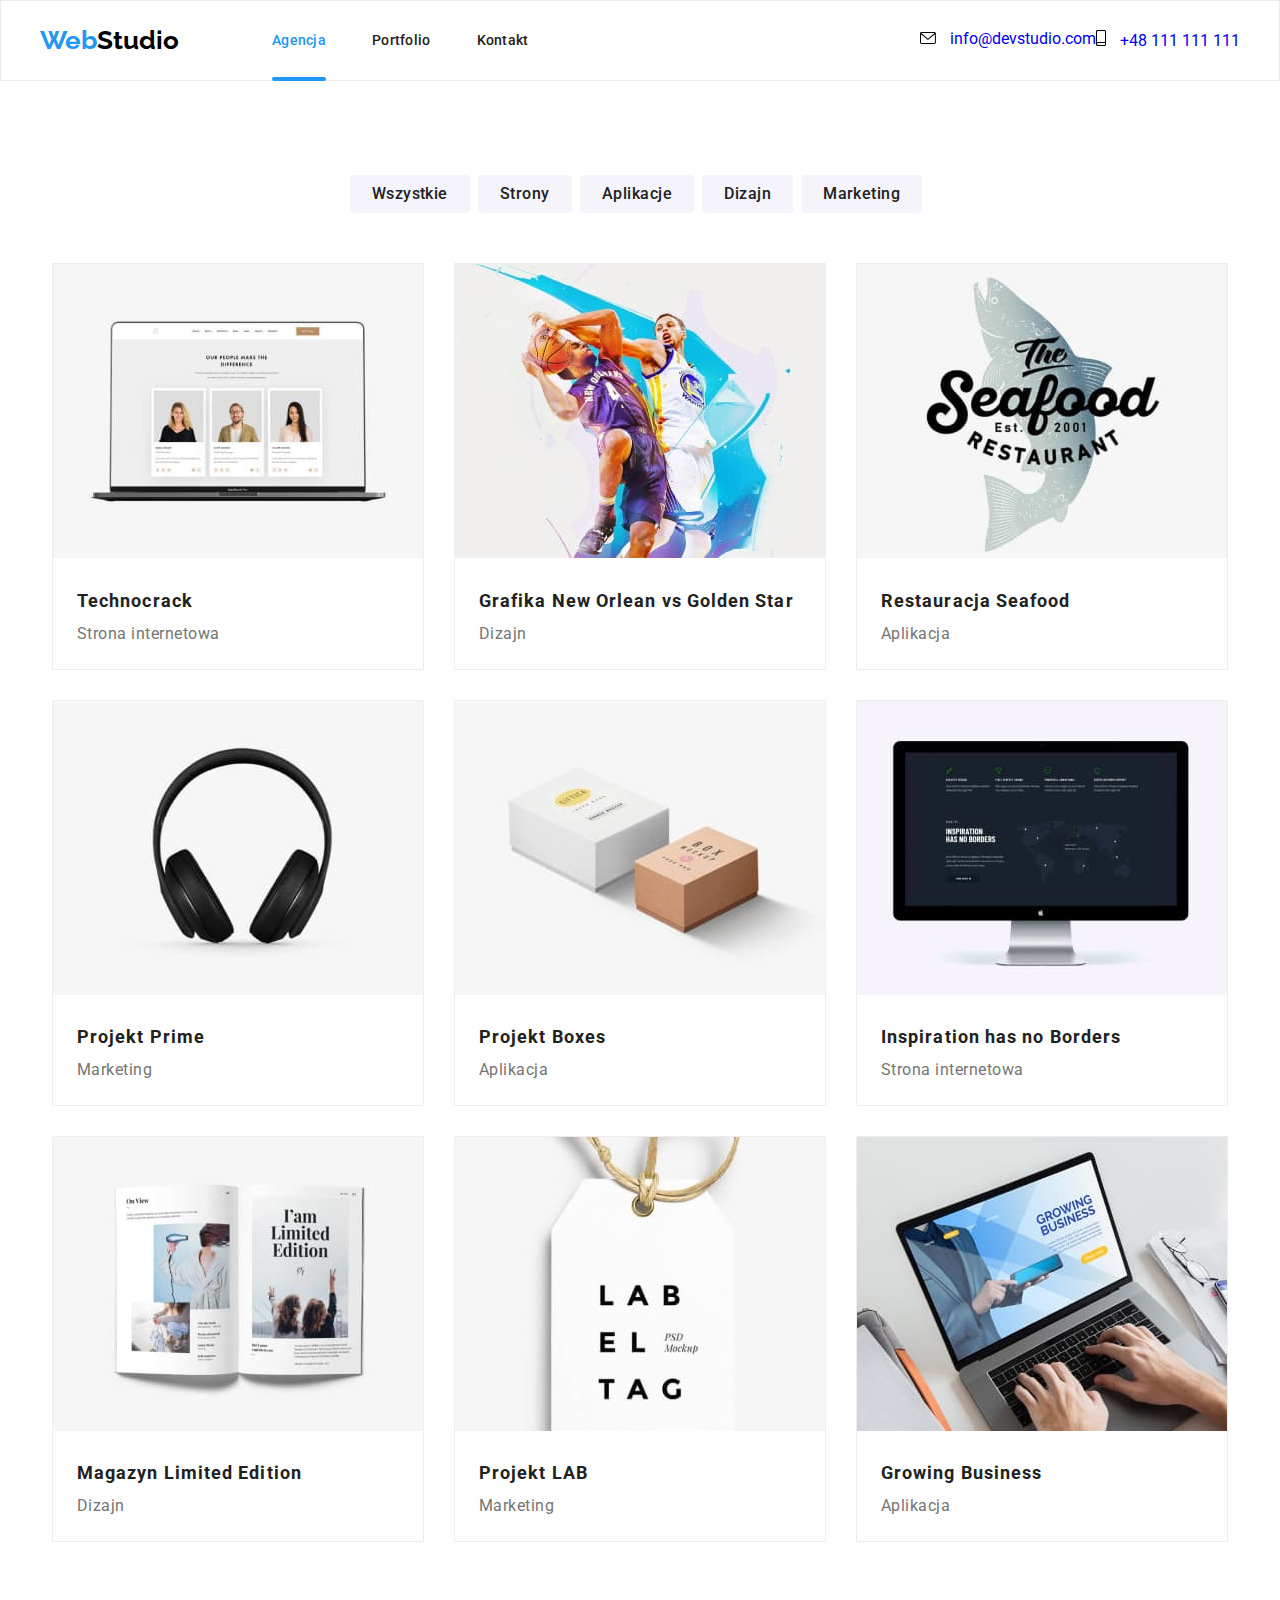
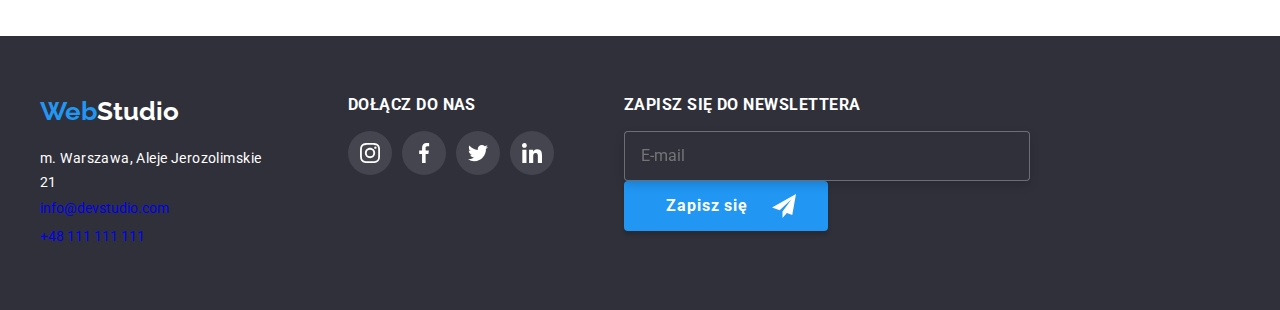
==== commit 3ba75935: "a" ====
--- a/portfolio.html
+++ b/portfolio.html
@@ -12,29 +12,29 @@
   <link rel="stylesheet" href="./css/modern-normalizer.css" />
   <link rel="stylesheet" href="./css/main.min.css" />
 </head>
-<body class="core">
+<body>
   <header class="header">
-    <div class="header__container">
+    <div class="container header__container">
       <nav class="header__nav">
-        <a class="header__logo" href="index.html"><span class="header__logo-studio">Web</span>Studio</a>
+        <a class="logo" href="index.html">Web<span class="logo--dark">Studio</span></a>
         <ul class="benefits">
 
-          <li><a class="header__menu-item" href="index.html">Agencja</a></li>
-          <li><a class="header__menu-item header__menu-item--active" href="portfolio.html">Portfolio</a></li>
+          <li><a class="header__menu-item header__menu-item--active" href="index.html">Agencja</a></li>
+          <li><a class="header__menu-item" href="portfolio.html">Portfolio</a></li>
           <li><a class="header__menu-item" href="#">Kontakt</a></li>
         </ul>
       </nav>
       <ul class="header__contacts">
         <li>
           <a class="header__contacts-link" href="mailto:info@devstudio">
-            <svg width="16px" height="12px">
+            <svg class="header__icon" width="16px" height="12px">
               <use href="./images/icons.svg#icon-envelope-1"></use>
             </svg>
             info@devstudio.com
           </a>
         </li>
         <li>
-          <a class="header__contacts-link" href="tel:+48111111111"><svg width="10px" height="16px">
+          <a class="header__contacts-link" href="tel:+48111111111"><svg class="header__icon" width="10px" height="16px">
               <use href="./images/icons.svg#icon-smartphone"></use>
             </svg>
             +48 111 111 111</a>
@@ -157,14 +157,14 @@
     </section>
   </main>
   <footer class="footer">
-    <div class="footer__container ">
+    <div class="container">
       <ul class="footer__list">
         <li>
-          <a class="footer__logo" href="index.html"><span class="header__logo-studio">Web</span>Studio</a>
+          <a class="logo" href="index.html">Web<span class="logo--light">Studio</span></a>
           <address class="address" id="kontakt">
             <ul>
               <li>
-                <p class="footer__list-paragraph">m. Warszawa, Aleje Jerozolimskie 21</p>
+                <p class="footer__paragraph">m. Warszawa, Aleje Jerozolimskie 21</p>
               </li>
               <li>
                 <a class="header__contacts-link" href="mailto:info@devstudio">info@devstudio.com</a>
@@ -175,7 +175,7 @@
             </ul>
         </li>
         <li>
-          <h3 class="footer__list-title">DOŁĄCZ DO NAS</h3>
+          <h3 class="footer__title">DOŁĄCZ DO NAS</h3>
           <div class="social-media">
             <button class="social-media__button">
               <svg width="20px" height="20px">
@@ -196,13 +196,13 @@
           </div>
         <li>
 
-          <h3 class="footer__list-title">ZAPISZ SIĘ DO NEWSLETTERA</h3>
+          <h3 class="footer__title">ZAPISZ SIĘ DO NEWSLETTERA</h3>
           <div class="footer__newsletter">
             <form name="signup_form" autocomplete="on" novalidate>
               <label>
 
-                <input class="footer__newsletter-field" type="email" name="email" placeholder="E-mail" />
-                <button class="footer__newsletter-button" type="submit">Zapisz się <svg class="footer__newsletter-icon"
+                <input class="footer__field" type="email" name="email" placeholder="E-mail" />
+                <button class="footer__button" type="submit">Zapisz się <svg class="footer__newsletter-icon"
                     width="24px" height="24px">
                     <use href="./images/icons.svg#icon-icon-send"></use>
                   </svg>
--- a/css/main.min.css
+++ b/css/main.min.css
@@ -1 +1 @@
-:root{--font-primary: "Roboto", sans-serif;--font-secondary: "Raleway", sans-serif;--text-color-primary: rgba(33, 33, 33, 1);--text-color-secondary: rgba(0, 0, 0, 1);--text-color-tertiary: rgba(33, 150, 243, 1);--text-color-quaternary: rgba(255, 255, 255, 1);--text-color-quinary: rgba(117, 117, 117, 1);--text-color-senary: rgba(255, 255, 255, 0.6);--background-color-primary: rgba(255, 255, 255, 1);--background-color-tertiary: rgba(47, 48, 58, 1);--background-color-quaternary: rgba(33, 150, 243, 1);--background-color-quinary: rgba(245, 244, 250, 1)}*{margin:0;padding:0}ul{list-style:none}a{text-decoration:none}.section{padding-top:94px;padding-bottom:94px}.section__header{color:var(--text-color-primary);font-weight:700;font-size:36px;line-height:1.17;text-align:center;letter-spacing:.03em;margin-bottom:50px}.section__box{position:relative}.container{margin:0 auto;max-width:1200px}.body{font-family:var(--font-primary);color:var(--text-color-primary)}/*! modern-normalize v1.1.0 | MIT License | https://github.com/sindresorhus/modern-normalize */*,::after,::before{-webkit-box-sizing:border-box;box-sizing:border-box}html{-moz-tab-size:4;-o-tab-size:4;tab-size:4}html{line-height:1.15;-webkit-text-size-adjust:100%}body{margin:0}body{font-family:system-ui,-apple-system,"Segoe UI",Roboto,Helvetica,Arial,sans-serif,"Apple Color Emoji","Segoe UI Emoji"}hr{height:0;color:inherit}abbr[title]{-webkit-text-decoration:underline dotted;text-decoration:underline dotted}b,strong{font-weight:bolder}code,kbd,pre,samp{font-family:ui-monospace,SFMono-Regular,Consolas,"Liberation Mono",Menlo,monospace;font-size:1em}small{font-size:80%}sub,sup{font-size:75%;line-height:0;position:relative;vertical-align:baseline}sub{bottom:-0.25em}sup{top:-0.5em}table{text-indent:0;border-color:inherit}button,input,optgroup,select,textarea{font-family:inherit;font-size:100%;line-height:1.15;margin:0}button,select{text-transform:none}[type=button],[type=reset],[type=submit],button{-webkit-appearance:button;-moz-appearance:button;appearance:button}::-moz-focus-inner{border-style:none;padding:0}:-moz-focusring{outline:1px dotted ButtonText}:-moz-ui-invalid{box-shadow:none}legend{padding:0}progress{vertical-align:baseline}::-webkit-inner-spin-button,::-webkit-outer-spin-button{height:auto}[type=search]{-webkit-appearance:textfield;-moz-appearance:textfield;appearance:textfield;outline-offset:-2px}::-webkit-search-decoration{-webkit-appearance:none}::-webkit-file-upload-button{-webkit-appearance:button;font:inherit}summary{display:list-item}.crew{background-color:var(--background-color-quinary);padding-top:94px;padding-bottom:94px}.cards{display:-webkit-box;display:-ms-flexbox;display:flex;-ms-flex-wrap:wrap;flex-wrap:wrap;-webkit-box-pack:center;-ms-flex-pack:center;justify-content:center;gap:30px}.card__names{color:var(--text-color-primary);font-weight:500;font-size:16px;line-height:1.33;text-align:center;letter-spacing:.03em;padding-top:30px;padding-bottom:10px}.card__paragraph{color:var(--text-color-quinary);font-size:16px;line-height:1.33;text-align:center;letter-spacing:.03em;padding-bottom:30px}.card__border{background:var(--background-color-primary);-webkit-box-shadow:0px 1px 3px rgba(0,0,0,.12),0px 1px 1px rgba(0,0,0,.14),0px 2px 1px rgba(0,0,0,.2);box-shadow:0px 1px 3px rgba(0,0,0,.12),0px 1px 1px rgba(0,0,0,.14),0px 2px 1px rgba(0,0,0,.2);border-radius:0px 0px 4px 4px}.card__label{position:absolute;text-align:center;padding-top:27px;width:370px;height:70px;font-weight:700;font-size:14px;color:var(--text-color-quaternary);background:rgba(47,48,58,.8);opacity:.8;top:224px}.social-media{display:-webkit-box;display:-ms-flexbox;display:flex;-webkit-box-pack:center;-ms-flex-pack:center;justify-content:center;padding-top:16px;gap:10px}.social-media__icons{fill:#afb1b8}.social-media__button{background:rgba(255,255,255,.1);width:44px;height:44px;border-radius:50%;cursor:pointer;padding:12px;border:none;margin-bottom:30px}.social-media__button:focus,.social-media__button:hover{background:#2196f3}.social-media__button:focus .social-media__icons,.social-media__button:hover .social-media__icons{fill:#fff}.modal{width:528px;height:581px;background:#fff;-webkit-box-shadow:0px 1px 3px rgba(0,0,0,.12),0px 1px 1px rgba(0,0,0,.14),0px 2px 1px rgba(0,0,0,.2);box-shadow:0px 1px 3px rgba(0,0,0,.12),0px 1px 1px rgba(0,0,0,.14),0px 2px 1px rgba(0,0,0,.2);border-radius:4px}.modal__overley{display:-webkit-box;display:-ms-flexbox;display:flex;position:fixed;-webkit-box-pack:center;-ms-flex-pack:center;justify-content:center;-webkit-box-align:center;-ms-flex-align:center;align-items:center;width:100%;height:100%;left:0px;top:0px;background:rgba(0,0,0,.2)}.modal__button-close{position:relative;cursor:pointer;background:#fff;border:1px solid rgba(0,0,0,.1);border-radius:50%;width:30px;height:30px;left:490px;top:8px}.modal__title{display:-webkit-box;display:-ms-flexbox;display:flex;-webkit-box-pack:center;-ms-flex-pack:center;justify-content:center;font-size:20px;font-weight:700;line-height:1.17;letter-spacing:.03em;text-align:center}.modal__link{font-size:14px;font-weight:400;line-height:1.71;letter-spacing:.03em;text-decoration:underline;color:#2196f3}.modal__button{background:#2196f3;-webkit-box-shadow:0px 4px 4px rgba(0,0,0,.15);box-shadow:0px 4px 4px rgba(0,0,0,.15);border-radius:4px;border:none;cursor:pointer;color:#fff;font-size:16px;font-weight:700;line-height:1.87;letter-spacing:.06em;padding:10px 76px}.modal__form-checkbox:checked{border:none;background-image:url("../images/icons.svg#icon-Vector");background-position:center;background-repeat:no-repeat;background-size:cover;-webkit-box-shadow:none;box-shadow:none}.modal__is-hidden{display:none;visibility:hidden}.footer{background-color:var(--background-color-tertiary)}.footer__logo{color:var(--text-color-quaternary);font-family:var(--font-secondary);font-weight:700;font-size:26px;line-height:1.17}.footer__list{display:-webkit-box;display:-ms-flexbox;display:flex;gap:70px}.footer__list-title{color:var(--text-color-quaternary);font-weight:700;font-size:16px;letter-spacing:.03em;line-height:1.17}.footer__list-paragraph{color:#fff;font-weight:400;font-size:14px;line-height:1.71;letter-spacing:.03em;font-style:normal}.footer__icon{fill:#fff}.footer__newsletter{padding-top:16px}.footer__newsletter-field{padding:15px 185px 15px 16px;margin-right:12px;border:1px solid rgba(255,255,255,.3);-webkit-filter:drop-shadow(0px 4px 4px rgba(0, 0, 0, 0.15));filter:drop-shadow(0px 4px 4px rgba(0, 0, 0, 0.15));border-radius:4px;background:#2f303a}.footer__newsletter-icon{fill:#fff;margin-left:24px}.footer__newsletter-button{display:-webkit-inline-box;display:-ms-inline-flexbox;display:inline-flex;color:var(--text-color-quaternary);font-weight:700;background-color:var(--background-color-quaternary);cursor:pointer;font-size:16px;line-height:1.87;border:none;letter-spacing:.06em;-webkit-box-shadow:0px 4px 4px rgba(0,0,0,.15);box-shadow:0px 4px 4px rgba(0,0,0,.15);border-radius:4px;padding-left:42px;-webkit-box-align:center;-ms-flex-align:center;align-items:center;padding:10px 32px 10px 42px}.footer__container{padding-top:60px;padding-bottom:60px;margin:0 auto;max-width:1200px}.address{color:var(--text-color-quaternary);font-size:14px;line-height:2;font-style:normal;padding-top:20px}.header{background-color:var(--background-color-primary);border:1px solid #ececec}.header__logo{color:var(--text-color-secondary);font-family:var(--font-secondary);font-weight:700;font-size:26px;text-align:center;line-height:1.17;margin-right:93px}.header__logo-studio{color:var(--text-color-tertiary);font-family:var(--font-secondary);font-weight:700;font-size:26px;text-align:center;line-height:1.17;letter-spacing:.03em}.header__menu-item{display:-webkit-box;display:-ms-flexbox;display:flex;position:relative;color:var(--text-color-primary);font-weight:500;font-size:14px;line-height:1.17;margin-right:46px;letter-spacing:.02em}.header__menu-item:hover,.header__menu-item:focus{color:var(--text-color-tertiary)}.header__container{display:-webkit-box;display:-ms-flexbox;display:flex;-webkit-box-pack:justify;-ms-flex-pack:justify;justify-content:space-between;padding-top:24px;padding-bottom:25px;margin:0 auto;max-width:1200px}.header__menu-item--active{color:#2196f3}.header__menu-item--active::after{position:absolute;content:"";background:var(--background-color-quaternary);height:4px;width:100%;border-radius:2px;top:45px;left:0}.header__nav{display:-webkit-box;display:-ms-flexbox;display:flex;-webkit-box-align:center;-ms-flex-align:center;align-items:center}.header__contacts{position:relative;display:-webkit-box;display:-ms-flexbox;display:flex;-webkit-box-pack:justify;-ms-flex-pack:justify;justify-content:space-between;-webkit-box-align:center;-ms-flex-align:center;align-items:center}.header__contacts-link{margin-right:30px;-webkit-box-align:center;-ms-flex-align:center;align-items:center;color:var(--text-color-quinary);font-weight:500;font-size:14px;line-height:1.17;letter-spacing:.02em;gap:10px;font-style:normal}.header__contacts-link:focus,.header__contacts-link:hover{color:#2196f3;fill:#2196f3}.portfolio__btn-list{display:-webkit-box;display:-ms-flexbox;display:flex;margin-bottom:50px;-webkit-box-pack:center;-ms-flex-pack:center;justify-content:center}.portfolio__btn-list--button{color:var(--text-color-primary);font-weight:500;background-color:var(--background-color-quinary);cursor:pointer;border:none;font-size:16px;line-height:1.62;text-align:center;letter-spacing:.03em;margin-right:8px;padding:6px 22px;border-radius:4px}.portfolio__btn-list--button:focus,.portfolio__btn-list--button:hover{color:var(--text-color-quaternary);background-color:var(--background-color-quaternary);-webkit-box-shadow:0 2px 2px 0 rgba(0,0,0,.12);box-shadow:0 2px 2px 0 rgba(0,0,0,.12)}.portfolio__btn-list--border{position:relative;background:var(--background-color-primary);border:1px solid #eee;overflow:hidden}.portfolio__btn-list--border:hover{background:var(--background-color-primary);border:1px solid #eee;-webkit-box-shadow:1px 4px 6px 0 rgba(0,0,0,.16);box-shadow:1px 4px 6px 0 rgba(0,0,0,.16)}.portfolio__btn-list--border:hover .overley{bottom:0}.portfolio__btn-list--paragraph{color:var(--text-color-quinary);font-size:16px;line-height:1.87;letter-spacing:.03em;padding-left:24px;padding-bottom:20px}.portfolio__btn-list--label{position:relative;background-color:#fff;z-index:1}.portfolio__btn-list--border:hover .overley{bottom:0}.portfolio__btn-list--overley{position:absolute;font-weight:400;font-size:18px;color:var(--text-color-quaternary);line-height:1.55;letter-spacing:.3;padding:49px 45px 49px 24px;width:370px;height:294px;background:rgba(33,150,243,.9);-webkit-transition:-webkit-transform 250ms cubic-bezier(0.4, 0, 0.2, 1);transition:-webkit-transform 250ms cubic-bezier(0.4, 0, 0.2, 1);transition:transform 250ms cubic-bezier(0.4, 0, 0.2, 1);transition:transform 250ms cubic-bezier(0.4, 0, 0.2, 1), -webkit-transform 250ms cubic-bezier(0.4, 0, 0.2, 1);-webkit-transform:translateY(0);transform:translateY(0)}.portfolio__btn-list--border:hover .portfolio__btn-list--overley,.portfolio__btn-list--border:focus .portfolio__btn-list--overley{-webkit-transform:translateY(-137.5%);transform:translateY(-137.5%)}.a{display:-webkit-box;display:-ms-flexbox;display:flex;-ms-flex-wrap:wrap;flex-wrap:wrap;-webkit-box-pack:center;-ms-flex-pack:center;justify-content:center;gap:30px}.benefits{position:relative;display:-webkit-box;display:-ms-flexbox;display:flex;-webkit-box-pack:justify;-ms-flex-pack:justify;justify-content:space-between;-webkit-box-align:center;-ms-flex-align:center;align-items:center}.benefits__title{font-size:18px;font-weight:700;letter-spacing:.06em;line-height:2;color:#212121;padding-left:24px;padding-top:20px}.slogan{display:-webkit-box;display:-ms-flexbox;display:flex;background-color:var(--background-color-tertiary);background-image:-webkit-gradient(linear, left bottom, left top, from(rgba(47, 48, 58, 0.4)), color-stop(80%, rgba(47, 48, 58, 0.4))),url(../images/overlay.jpg);background-image:linear-gradient(to top, rgba(47, 48, 58, 0.4) 0%, rgba(47, 48, 58, 0.4) 80%),url(../images/overlay.jpg);text-align:center;-webkit-box-pack:center;-ms-flex-pack:center;justify-content:center;padding-top:200px;padding-bottom:200px;background-size:cover}.slogan__title{color:var(--text-color-quaternary);letter-spacing:.06em;font-size:44px;line-height:1.36;margin-bottom:30px;width:696px}.slogan__button{color:var(--text-color-quaternary);font-weight:700;background-color:var(--background-color-quaternary);cursor:pointer;font-size:16px;line-height:1.87;border:none;letter-spacing:.06em;padding:10px 41px 10px 42px;border-radius:4px}.clients{padding-top:94px;padding-bottom:94px;background-color:var(--background-color-primary)}.clients__icons{fill:#afb1b8;border:1px solid #afb1b8;border-radius:4px;width:170px;height:92px;padding:16px 32px}.clients__icons:focus,.clients__icons:hover{border-color:#2196f3;fill:#2196f3}.section--lorem{padding-top:94px;background-color:var(--background-color-primary)}.offer{position:relative;display:-webkit-box;display:-ms-flexbox;display:flex;-webkit-box-pack:justify;-ms-flex-pack:justify;justify-content:space-between;-webkit-box-align:center;-ms-flex-align:center;align-items:center}.offer__icons{margin-bottom:30px}.offer__title{color:var(--text-color-primary);font-weight:700;text-transform:uppercase;font-size:14px;line-height:1.17;letter-spacing:.03em;margin-bottom:10px}.offer__paragraph{color:var(--text-color-quinary);font-size:14px;line-height:2;letter-spacing:.03em}.form{display:-webkit-box;display:-ms-flexbox;display:flex;-webkit-box-orient:vertical;-webkit-box-direction:normal;-ms-flex-direction:column;flex-direction:column}.form__list{display:-webkit-box;display:-ms-flexbox;display:flex;-ms-flex-wrap:wrap;flex-wrap:wrap;-webkit-box-pack:center;-ms-flex-pack:center;justify-content:center;-ms-flex-line-pack:distribute;align-content:space-around;min-height:501px}.form__label{position:relative;width:448px;height:40px}.form__label-paragraph{color:#757575;font-size:12px;font-weight:400;line-height:1.16px;letter-spacing:.01em;margin-bottom:8px}.form__label-field{position:relative;width:448px;height:40px;border:1px solid rgba(33,33,33,.2);border-radius:4px;padding-left:42px;outline:none}.form__label-field:hover,.form__label-field:focus{border:1px solid #2196f3;outline:none}.form__label-icons{position:absolute;margin-top:11px;margin-left:12px;left:0;fill:#212121}.form__label-field--comment{width:448px;height:120px;border:1px solid rgba(33,33,33,.2);border-radius:4px;resize:none;color:rgba(117,117,117,.5);font-size:12px;font-weight:400;line-height:1.16;letter-spacing:.01em;padding-top:12px;padding-left:16px}.form__label-field--comment:focus,.form__label-field--comment:hover{border:1px solid #2196f3;outline:none}.form__label:hover .form__label-icons,.form__label:focus .form__label-icons{fill:#2196f3}/*# sourceMappingURL=main.min.css.map */+/*! modern-normalize v1.1.0 | MIT License | https://github.com/sindresorhus/modern-normalize */*,::after,::before{-webkit-box-sizing:border-box;box-sizing:border-box}html{-moz-tab-size:4;-o-tab-size:4;tab-size:4}html{line-height:1.15;-webkit-text-size-adjust:100%}body{margin:0}body{font-family:system-ui,-apple-system,"Segoe UI",Roboto,Helvetica,Arial,sans-serif,"Apple Color Emoji","Segoe UI Emoji"}hr{height:0;color:inherit}abbr[title]{-webkit-text-decoration:underline dotted;text-decoration:underline dotted}b,strong{font-weight:bolder}code,kbd,pre,samp{font-family:ui-monospace,SFMono-Regular,Consolas,"Liberation Mono",Menlo,monospace;font-size:1em}small{font-size:80%}sub,sup{font-size:75%;line-height:0;position:relative;vertical-align:baseline}sub{bottom:-0.25em}sup{top:-0.5em}table{text-indent:0;border-color:inherit}button,input,optgroup,select,textarea{font-family:inherit;font-size:100%;line-height:1.15;margin:0}button,select{text-transform:none}[type=button],[type=reset],[type=submit],button{-webkit-appearance:button;-moz-appearance:button;appearance:button}::-moz-focus-inner{border-style:none;padding:0}:-moz-focusring{outline:1px dotted ButtonText}:-moz-ui-invalid{box-shadow:none}legend{padding:0}progress{vertical-align:baseline}::-webkit-inner-spin-button,::-webkit-outer-spin-button{height:auto}[type=search]{-webkit-appearance:textfield;-moz-appearance:textfield;appearance:textfield;outline-offset:-2px}::-webkit-search-decoration{-webkit-appearance:none}::-webkit-file-upload-button{-webkit-appearance:button;font:inherit}summary{display:list-item}:root{--font-primary: "Roboto", sans-serif;--font-secondary: "Raleway", sans-serif;--text-color-primary: rgba(33, 33, 33, 1);--text-color-secondary: rgba(0, 0, 0, 1);--text-color-tertiary: rgba(33, 150, 243, 1);--text-color-quaternary: rgba(255, 255, 255, 1);--text-color-quinary: rgba(117, 117, 117, 1);--text-color-senary: rgba(255, 255, 255, 0.6);--background-color-primary: rgba(255, 255, 255, 1);--background-color-tertiary: rgba(47, 48, 58, 1);--background-color-quaternary: rgba(33, 150, 243, 1);--background-color-quinary: rgba(245, 244, 250, 1);--color-primary: rgba(175, 177, 184, 1);--color-secondary: rgba(117, 117, 117, 0.5);--color-tertiary: rgba(117, 117, 117, 1);--color-quaternary: rgba(255, 255, 255, 0.6)}*{margin:0;padding:0}ul{list-style:none}a{text-decoration:none}.section{padding-top:94px;padding-bottom:94px}.section__header{color:var(--text-color-primary);font-weight:700;font-size:36px;line-height:1.17;text-align:center;letter-spacing:.03em;margin-bottom:50px}.section--lorem{padding-top:94px;background-color:var(--background-color-primary)}.container{margin:0 auto;max-width:1200px}body{font-family:var(--font-primary);color:var(--text-color-primary)}.section--dark{background-color:var(--background-color-quinary)}.cards{display:-webkit-box;display:-ms-flexbox;display:flex;-ms-flex-wrap:wrap;flex-wrap:wrap;-webkit-box-pack:center;-ms-flex-pack:center;justify-content:center;gap:30px}.card{position:relative}.card__name{color:var(--text-color-primary);font-weight:500;font-size:16px;line-height:1.33;text-align:center;letter-spacing:.03em;padding-top:30px;padding-bottom:10px}.card__paragraph{color:var(--text-color-quinary);font-size:16px;line-height:1.33;text-align:center;letter-spacing:.03em;padding-bottom:30px}.card__box{background:var(--background-color-primary);-webkit-box-shadow:0px 1px 3px rgba(0,0,0,.12),0px 1px 1px rgba(0,0,0,.14),0px 2px 1px rgba(0,0,0,.2);box-shadow:0px 1px 3px rgba(0,0,0,.12),0px 1px 1px rgba(0,0,0,.14),0px 2px 1px rgba(0,0,0,.2);border-radius:0px 0px 4px 4px}.card__label{position:absolute;text-align:center;padding-top:27px;width:370px;height:70px;font-weight:700;font-size:14px;color:var(--text-color-quaternary);background:var(--background-color-tertiary);opacity:.8;top:224px}.social-media{display:-webkit-box;display:-ms-flexbox;display:flex;-webkit-box-pack:center;-ms-flex-pack:center;justify-content:center;padding-top:16px;gap:10px}.social-media__icon{fill:#afb1b8}.social-media__button{background:rgba(255,255,255,.1);width:44px;height:44px;border-radius:50%;cursor:pointer;padding:12px;border:none;margin-bottom:30px}.social-media__button:focus,.social-media__button:hover{background:var(--background-color-quaternary)}.social-media__button:focus .social-media__icons,.social-media__button:hover .social-media__icons{fill:var(--background-color-primary)}.modal{width:528px;height:581px;background:var(--background-color-primary);-webkit-box-shadow:0px 1px 3px rgba(0,0,0,.12),0px 1px 1px rgba(0,0,0,.14),0px 2px 1px rgba(0,0,0,.2);box-shadow:0px 1px 3px rgba(0,0,0,.12),0px 1px 1px rgba(0,0,0,.14),0px 2px 1px rgba(0,0,0,.2);border-radius:4px}.modal__overley{display:-webkit-box;display:-ms-flexbox;display:flex;position:fixed;-webkit-box-pack:center;-ms-flex-pack:center;justify-content:center;-webkit-box-align:center;-ms-flex-align:center;align-items:center;width:100%;height:100%;left:0px;top:0px;background:rgba(0,0,0,.2)}.modal__button-close{position:relative;cursor:pointer;background:var(--background-color-primary);border:1px solid rgba(0,0,0,.1);border-radius:50%;width:30px;height:30px;left:490px;top:8px}.modal__title{display:-webkit-box;display:-ms-flexbox;display:flex;-webkit-box-pack:center;-ms-flex-pack:center;justify-content:center;font-size:20px;font-weight:700;line-height:1.17;letter-spacing:.03em;text-align:center}.modal__link{font-size:14px;font-weight:400;line-height:1.71;letter-spacing:.03em;text-decoration:underline;color:var(--background-color-quaternary)}.modal__button{background:#2196f3;-webkit-box-shadow:0px 4px 4px rgba(0,0,0,.15);box-shadow:0px 4px 4px rgba(0,0,0,.15);border-radius:4px;border:none;cursor:pointer;color:var(--background-color-primary);font-size:16px;font-weight:700;line-height:1.87;letter-spacing:.06em;padding:10px 76px}.modal__is-hidden{display:none;visibility:hidden}.footer{background-color:var(--background-color-tertiary);padding-top:60px;padding-bottom:60px}.footer__list{display:-webkit-box;display:-ms-flexbox;display:flex;gap:70px}.footer__title{color:var(--text-color-quaternary);font-weight:700;font-size:16px;letter-spacing:.03em;line-height:1.17}.footer__paragraph{color:var(--background-color-primary);font-weight:400;font-size:14px;line-height:1.71;letter-spacing:.03em;font-style:normal}.footer__icon{fill:var(--background-color-primary)}.footer__newsletter{padding-top:16px}.footer__newsletter-icon{fill:var(--background-color-primary);margin-left:24px}.footer__field{padding:15px 185px 15px 16px;margin-right:12px;border:1px solid rgba(255,255,255,.3);-webkit-filter:drop-shadow(0px 4px 4px rgba(0, 0, 0, 0.15));filter:drop-shadow(0px 4px 4px rgba(0, 0, 0, 0.15));border-radius:4px;background:#2f303a;color:var(--color-quaternary)}.footer__button{display:-webkit-inline-box;display:-ms-inline-flexbox;display:inline-flex;color:var(--text-color-quaternary);font-weight:700;background-color:var(--background-color-quaternary);cursor:pointer;font-size:16px;line-height:1.87;border:none;letter-spacing:.06em;-webkit-box-shadow:0px 4px 4px rgba(0,0,0,.15);box-shadow:0px 4px 4px rgba(0,0,0,.15);border-radius:4px;padding-left:42px;-webkit-box-align:center;-ms-flex-align:center;align-items:center;padding:10px 32px 10px 42px}.address{color:var(--text-color-quaternary);font-size:14px;line-height:2;font-style:normal;padding-top:20px}.header{background-color:var(--background-color-primary);border:1px solid #ececec}.header__container{display:-webkit-box;display:-ms-flexbox;display:flex;-webkit-box-align:center;-ms-flex-align:center;align-items:center;-webkit-box-pack:justify;-ms-flex-pack:justify;justify-content:space-between;padding-top:24px;padding-bottom:25px}.header__menu-item{display:-webkit-box;display:-ms-flexbox;display:flex;position:relative;color:var(--text-color-primary);font-weight:500;font-size:14px;line-height:1.17;margin-right:46px;letter-spacing:.02em}.header__menu-item:hover,.header__menu-item:focus{color:var(--text-color-tertiary)}.header__icon{margin-right:10px}.header__contacts{display:-webkit-box;display:-ms-flexbox;display:flex;-webkit-box-pack:justify;-ms-flex-pack:justify;justify-content:space-between}.header__link{margin-right:30px;color:var(--text-color-quinary);font-weight:500;font-size:14px;line-height:1.17;letter-spacing:.02em;font-style:normal}.header__link:focus,.header__link:hover{color:var(--background-color-quaternary);fill:var(--background-color-quaternary)}.header__menu-item--active{color:var(--background-color-quaternary)}.header__menu-item--active::after{position:absolute;content:"";background:var(--background-color-quaternary);height:4px;width:100%;border-radius:2px;top:45px;left:0}.header__nav{display:-webkit-box;display:-ms-flexbox;display:flex;-webkit-box-align:center;-ms-flex-align:center;align-items:center}.logo{color:var(--text-color-tertiary);font-family:var(--font-secondary);font-weight:700;font-size:26px;text-align:center;line-height:1.17}.logo--dark{color:var(--text-color-secondary);margin-right:93px}.logo--light{color:var(--text-color-quaternary)}.portfolio__btn-list{display:-webkit-box;display:-ms-flexbox;display:flex;margin-bottom:50px;-webkit-box-pack:center;-ms-flex-pack:center;justify-content:center}.portfolio__btn-list--button{color:var(--text-color-primary);font-weight:500;background-color:var(--background-color-quinary);cursor:pointer;border:none;font-size:16px;line-height:1.62;text-align:center;letter-spacing:.03em;margin-right:8px;padding:6px 22px;border-radius:4px}.portfolio__btn-list--button:focus,.portfolio__btn-list--button:hover{color:var(--text-color-quaternary);background-color:var(--background-color-quaternary);-webkit-box-shadow:0 2px 2px 0 rgba(0,0,0,.12);box-shadow:0 2px 2px 0 rgba(0,0,0,.12)}.portfolio__btn-list--border{position:relative;background:var(--background-color-primary);border:1px solid #eee;overflow:hidden}.portfolio__btn-list--border:hover{background:var(--background-color-primary);border:1px solid #eee;-webkit-box-shadow:1px 4px 6px 0 rgba(0,0,0,.16);box-shadow:1px 4px 6px 0 rgba(0,0,0,.16)}.portfolio__btn-list--border:hover .overley{bottom:0}.portfolio__btn-list--paragraph{color:var(--text-color-quinary);font-size:16px;line-height:1.87;letter-spacing:.03em;padding-left:24px;padding-bottom:20px}.portfolio__btn-list--label{position:relative;background-color:var(--background-color-primary);z-index:1}.portfolio__btn-list--border:hover .overley{bottom:0}.portfolio__btn-list--overley{position:absolute;font-weight:400;font-size:18px;color:var(--text-color-quaternary);line-height:1.55;letter-spacing:.3;padding:49px 45px 49px 24px;width:370px;height:294px;background:rgba(33,150,243,.9);-webkit-transition:-webkit-transform 250ms cubic-bezier(0.4, 0, 0.2, 1);transition:-webkit-transform 250ms cubic-bezier(0.4, 0, 0.2, 1);transition:transform 250ms cubic-bezier(0.4, 0, 0.2, 1);transition:transform 250ms cubic-bezier(0.4, 0, 0.2, 1), -webkit-transform 250ms cubic-bezier(0.4, 0, 0.2, 1);-webkit-transform:translateY(0);transform:translateY(0)}.portfolio__btn-list--border:hover .portfolio__btn-list--overley,.portfolio__btn-list--border:focus .portfolio__btn-list--overley{-webkit-transform:translateY(-137.5%);transform:translateY(-137.5%)}.a{display:-webkit-box;display:-ms-flexbox;display:flex;-ms-flex-wrap:wrap;flex-wrap:wrap;-webkit-box-pack:center;-ms-flex-pack:center;justify-content:center;gap:30px}.benefits{position:relative;display:-webkit-box;display:-ms-flexbox;display:flex;-webkit-box-pack:justify;-ms-flex-pack:justify;justify-content:space-between;-webkit-box-align:center;-ms-flex-align:center;align-items:center}.benefits__title{font-size:18px;font-weight:700;letter-spacing:.06em;line-height:2;color:var(--text-color-primary);padding-left:24px;padding-top:20px}.slogan{display:-webkit-box;display:-ms-flexbox;display:flex;background-color:var(--background-color-tertiary);background-image:-webkit-gradient(linear, left bottom, left top, from(rgba(47, 48, 58, 0.4)), color-stop(80%, rgba(47, 48, 58, 0.4))),url(../images/overlay.jpg);background-image:linear-gradient(to top, rgba(47, 48, 58, 0.4) 0%, rgba(47, 48, 58, 0.4) 80%),url(../images/overlay.jpg);text-align:center;-webkit-box-pack:center;-ms-flex-pack:center;justify-content:center;padding-top:200px;padding-bottom:200px;background-size:cover}.slogan__title{color:var(--text-color-quaternary);letter-spacing:.06em;font-size:44px;line-height:1.36;margin-bottom:30px;width:696px}.slogan__button{color:var(--text-color-quaternary);font-weight:700;background-color:var(--background-color-quaternary);cursor:pointer;font-size:16px;line-height:1.87;border:none;letter-spacing:.06em;padding:10px 41px 10px 42px;border-radius:4px}.clients{padding-top:94px;padding-bottom:94px;background-color:var(--background-color-primary)}.clients__icon{fill:var(--color-primary);border:1px solid var(--color-primary);border-radius:4px;width:170px;height:92px;padding:16px 32px}.clients__icon:focus,.clients__icon:hover{border-color:var(--background-color-quaternary);fill:var(--background-color-quaternary)}.offer{position:relative;display:-webkit-box;display:-ms-flexbox;display:flex;-webkit-box-pack:justify;-ms-flex-pack:justify;justify-content:space-between;-webkit-box-align:center;-ms-flex-align:center;align-items:center}.offer__icons{margin-bottom:30px}.offer__title{color:var(--text-color-primary);font-weight:700;text-transform:uppercase;font-size:14px;line-height:1.17;letter-spacing:.03em;margin-bottom:10px}.offer__paragraph{color:var(--text-color-quinary);font-size:14px;line-height:2;letter-spacing:.03em}.form{display:-webkit-box;display:-ms-flexbox;display:flex;-webkit-box-orient:vertical;-webkit-box-direction:normal;-ms-flex-direction:column;flex-direction:column}.form__comment{width:448px;height:120px;border:1px solid rgba(33,33,33,.2);border-radius:4px;resize:none;color:var(--color-secondary);font-size:12px;font-weight:400;line-height:1.16;letter-spacing:.01em;padding-top:12px;padding-left:16px}.form__comment:focus,.form__comment:hover{border:1px solid var(--background-color-quaternary);outline:none}.form__list{display:-webkit-box;display:-ms-flexbox;display:flex;-ms-flex-wrap:wrap;flex-wrap:wrap;-webkit-box-pack:center;-ms-flex-pack:center;justify-content:center;-ms-flex-line-pack:distribute;align-content:space-around;min-height:501px}.form__label{position:relative;width:448px;height:40px}.form__paragraph{color:var(--color-tertiary);font-size:12px;font-weight:400;line-height:1.16px;letter-spacing:.01em;margin-bottom:8px}.form__field{position:relative;width:448px;height:40px;border:1px solid rgba(33,33,33,.2);border-radius:4px;padding-left:42px;outline:none}.form__field:hover,.form__field:focus{border:1px solid var(--background-color-quaternary);outline:none}.form__icon{position:absolute;margin-top:11px;margin-left:12px;left:0;fill:var(--text-color-primary)}.form:hover .form__icons,.form:focus .form__icons{fill:var(--background-color-quaternary)}.form__form-checkbox:checked{border:none;background-image:url("../images/icons.svg#icon-Vector");background-position:center;background-repeat:no-repeat;background-size:cover;-webkit-box-shadow:none;box-shadow:none}/*# sourceMappingURL=main.min.css.map */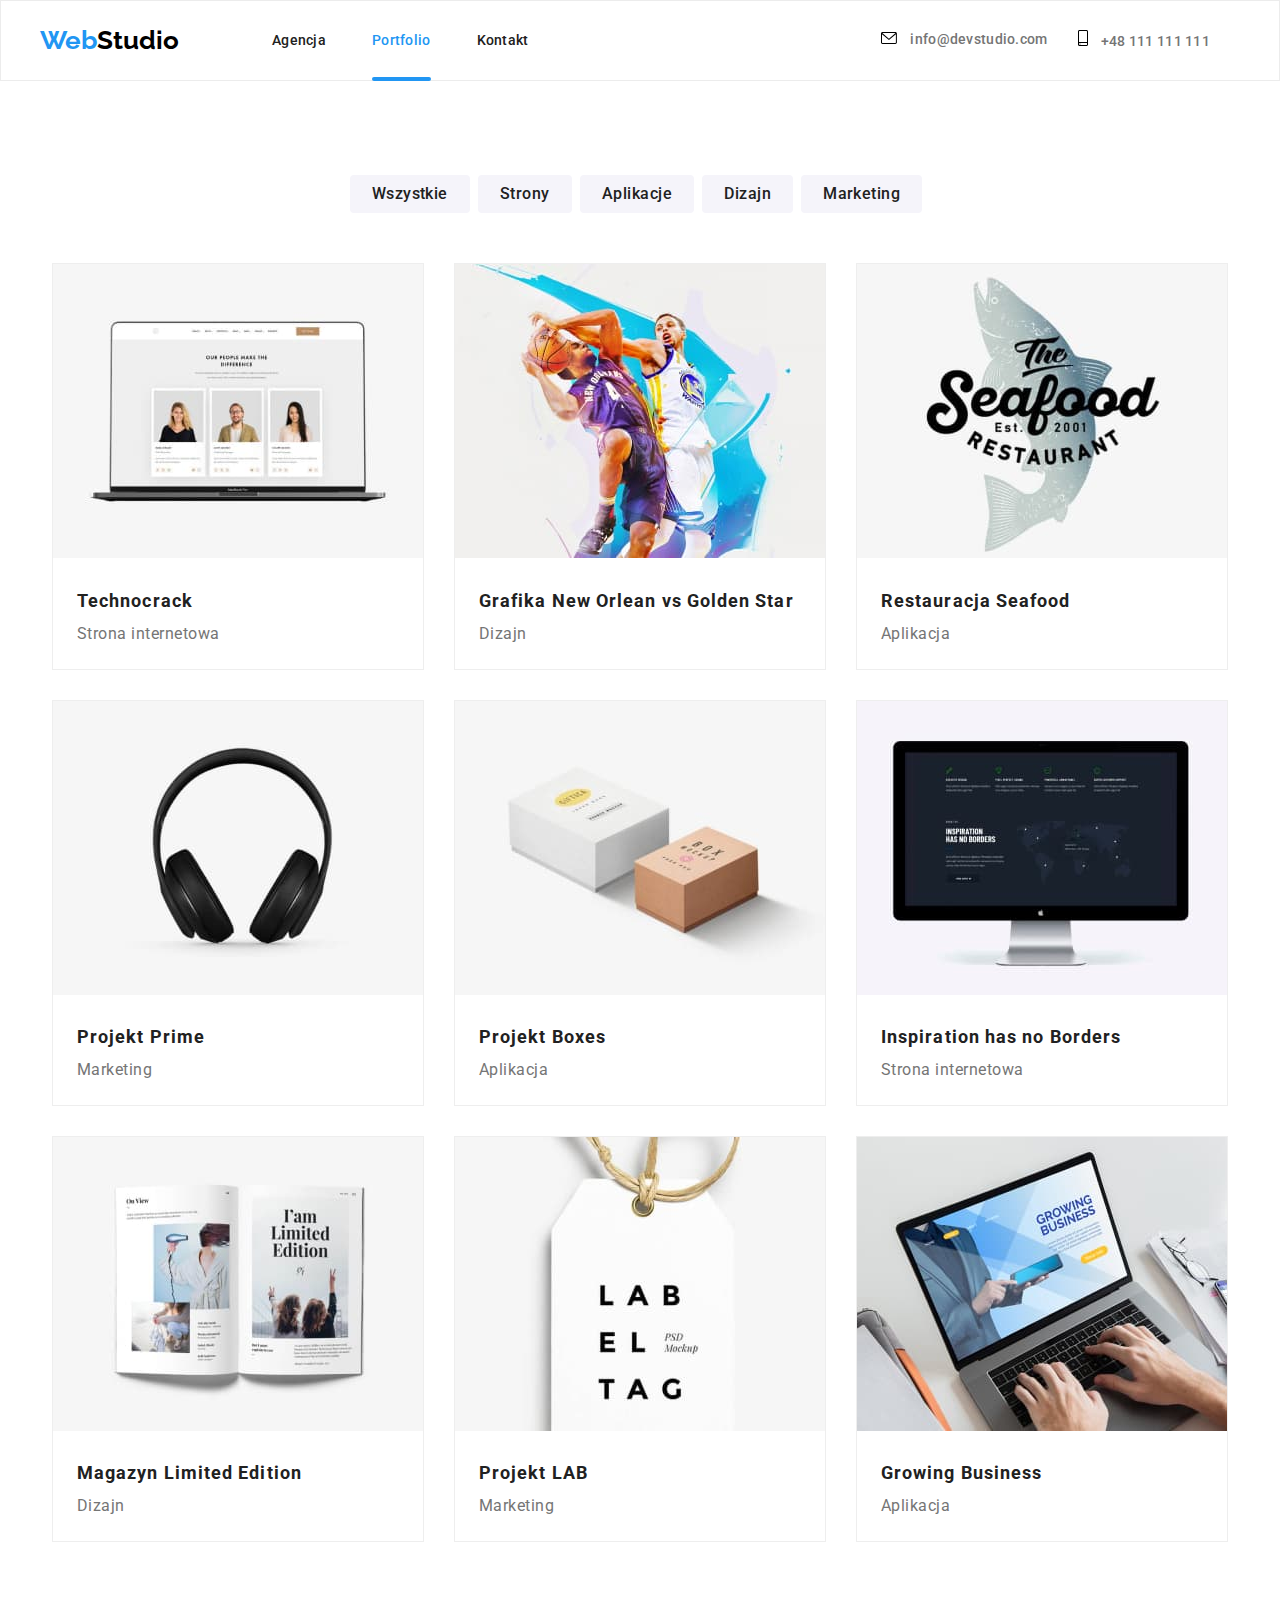
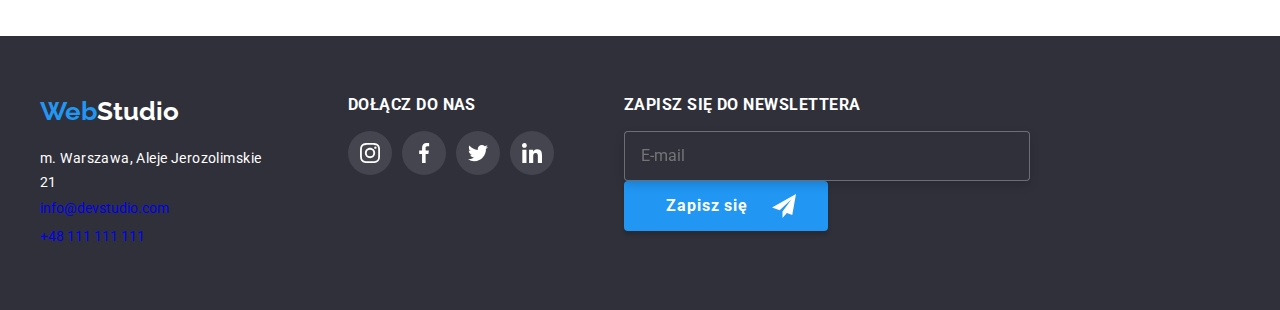
==== commit 4b8ccd3b: "a" ====
--- a/portfolio.html
+++ b/portfolio.html
@@ -19,14 +19,14 @@
         <a class="logo" href="index.html">Web<span class="logo--dark">Studio</span></a>
         <ul class="benefits">
 
-          <li><a class="header__menu-item header__menu-item--active" href="index.html">Agencja</a></li>
-          <li><a class="header__menu-item" href="portfolio.html">Portfolio</a></li>
+          <li><a class="header__menu-item" href="index.html">Agencja</a></li>
+          <li><a class="header__menu-item header__menu-item--active" href="portfolio.html">Portfolio</a></li>
           <li><a class="header__menu-item" href="#">Kontakt</a></li>
         </ul>
       </nav>
       <ul class="header__contacts">
         <li>
-          <a class="header__contacts-link" href="mailto:info@devstudio">
+          <a class="header__link" href="mailto:info@devstudio">
             <svg class="header__icon" width="16px" height="12px">
               <use href="./images/icons.svg#icon-envelope-1"></use>
             </svg>
@@ -34,7 +34,7 @@
           </a>
         </li>
         <li>
-          <a class="header__contacts-link" href="tel:+48111111111"><svg class="header__icon" width="10px" height="16px">
+          <a class="header__link" href="tel:+48111111111"><svg class="header__icon" width="10px" height="16px">
               <use href="./images/icons.svg#icon-smartphone"></use>
             </svg>
             +48 111 111 111</a>
--- a/css/main.min.css
+++ b/css/main.min.css
@@ -1 +1 @@
-/*! modern-normalize v1.1.0 | MIT License | https://github.com/sindresorhus/modern-normalize */*,::after,::before{-webkit-box-sizing:border-box;box-sizing:border-box}html{-moz-tab-size:4;-o-tab-size:4;tab-size:4}html{line-height:1.15;-webkit-text-size-adjust:100%}body{margin:0}body{font-family:system-ui,-apple-system,"Segoe UI",Roboto,Helvetica,Arial,sans-serif,"Apple Color Emoji","Segoe UI Emoji"}hr{height:0;color:inherit}abbr[title]{-webkit-text-decoration:underline dotted;text-decoration:underline dotted}b,strong{font-weight:bolder}code,kbd,pre,samp{font-family:ui-monospace,SFMono-Regular,Consolas,"Liberation Mono",Menlo,monospace;font-size:1em}small{font-size:80%}sub,sup{font-size:75%;line-height:0;position:relative;vertical-align:baseline}sub{bottom:-0.25em}sup{top:-0.5em}table{text-indent:0;border-color:inherit}button,input,optgroup,select,textarea{font-family:inherit;font-size:100%;line-height:1.15;margin:0}button,select{text-transform:none}[type=button],[type=reset],[type=submit],button{-webkit-appearance:button;-moz-appearance:button;appearance:button}::-moz-focus-inner{border-style:none;padding:0}:-moz-focusring{outline:1px dotted ButtonText}:-moz-ui-invalid{box-shadow:none}legend{padding:0}progress{vertical-align:baseline}::-webkit-inner-spin-button,::-webkit-outer-spin-button{height:auto}[type=search]{-webkit-appearance:textfield;-moz-appearance:textfield;appearance:textfield;outline-offset:-2px}::-webkit-search-decoration{-webkit-appearance:none}::-webkit-file-upload-button{-webkit-appearance:button;font:inherit}summary{display:list-item}:root{--font-primary: "Roboto", sans-serif;--font-secondary: "Raleway", sans-serif;--text-color-primary: rgba(33, 33, 33, 1);--text-color-secondary: rgba(0, 0, 0, 1);--text-color-tertiary: rgba(33, 150, 243, 1);--text-color-quaternary: rgba(255, 255, 255, 1);--text-color-quinary: rgba(117, 117, 117, 1);--text-color-senary: rgba(255, 255, 255, 0.6);--background-color-primary: rgba(255, 255, 255, 1);--background-color-tertiary: rgba(47, 48, 58, 1);--background-color-quaternary: rgba(33, 150, 243, 1);--background-color-quinary: rgba(245, 244, 250, 1);--color-primary: rgba(175, 177, 184, 1);--color-secondary: rgba(117, 117, 117, 0.5);--color-tertiary: rgba(117, 117, 117, 1);--color-quaternary: rgba(255, 255, 255, 0.6)}*{margin:0;padding:0}ul{list-style:none}a{text-decoration:none}.section{padding-top:94px;padding-bottom:94px}.section__header{color:var(--text-color-primary);font-weight:700;font-size:36px;line-height:1.17;text-align:center;letter-spacing:.03em;margin-bottom:50px}.section--lorem{padding-top:94px;background-color:var(--background-color-primary)}.container{margin:0 auto;max-width:1200px}body{font-family:var(--font-primary);color:var(--text-color-primary)}.section--dark{background-color:var(--background-color-quinary)}.cards{display:-webkit-box;display:-ms-flexbox;display:flex;-ms-flex-wrap:wrap;flex-wrap:wrap;-webkit-box-pack:center;-ms-flex-pack:center;justify-content:center;gap:30px}.card{position:relative}.card__name{color:var(--text-color-primary);font-weight:500;font-size:16px;line-height:1.33;text-align:center;letter-spacing:.03em;padding-top:30px;padding-bottom:10px}.card__paragraph{color:var(--text-color-quinary);font-size:16px;line-height:1.33;text-align:center;letter-spacing:.03em;padding-bottom:30px}.card__box{background:var(--background-color-primary);-webkit-box-shadow:0px 1px 3px rgba(0,0,0,.12),0px 1px 1px rgba(0,0,0,.14),0px 2px 1px rgba(0,0,0,.2);box-shadow:0px 1px 3px rgba(0,0,0,.12),0px 1px 1px rgba(0,0,0,.14),0px 2px 1px rgba(0,0,0,.2);border-radius:0px 0px 4px 4px}.card__label{position:absolute;text-align:center;padding-top:27px;width:370px;height:70px;font-weight:700;font-size:14px;color:var(--text-color-quaternary);background:var(--background-color-tertiary);opacity:.8;top:224px}.social-media{display:-webkit-box;display:-ms-flexbox;display:flex;-webkit-box-pack:center;-ms-flex-pack:center;justify-content:center;padding-top:16px;gap:10px}.social-media__icon{fill:#afb1b8}.social-media__button{background:rgba(255,255,255,.1);width:44px;height:44px;border-radius:50%;cursor:pointer;padding:12px;border:none;margin-bottom:30px}.social-media__button:focus,.social-media__button:hover{background:var(--background-color-quaternary)}.social-media__button:focus .social-media__icons,.social-media__button:hover .social-media__icons{fill:var(--background-color-primary)}.modal{width:528px;height:581px;background:var(--background-color-primary);-webkit-box-shadow:0px 1px 3px rgba(0,0,0,.12),0px 1px 1px rgba(0,0,0,.14),0px 2px 1px rgba(0,0,0,.2);box-shadow:0px 1px 3px rgba(0,0,0,.12),0px 1px 1px rgba(0,0,0,.14),0px 2px 1px rgba(0,0,0,.2);border-radius:4px}.modal__overley{display:-webkit-box;display:-ms-flexbox;display:flex;position:fixed;-webkit-box-pack:center;-ms-flex-pack:center;justify-content:center;-webkit-box-align:center;-ms-flex-align:center;align-items:center;width:100%;height:100%;left:0px;top:0px;background:rgba(0,0,0,.2)}.modal__button-close{position:relative;cursor:pointer;background:var(--background-color-primary);border:1px solid rgba(0,0,0,.1);border-radius:50%;width:30px;height:30px;left:490px;top:8px}.modal__title{display:-webkit-box;display:-ms-flexbox;display:flex;-webkit-box-pack:center;-ms-flex-pack:center;justify-content:center;font-size:20px;font-weight:700;line-height:1.17;letter-spacing:.03em;text-align:center}.modal__link{font-size:14px;font-weight:400;line-height:1.71;letter-spacing:.03em;text-decoration:underline;color:var(--background-color-quaternary)}.modal__button{background:#2196f3;-webkit-box-shadow:0px 4px 4px rgba(0,0,0,.15);box-shadow:0px 4px 4px rgba(0,0,0,.15);border-radius:4px;border:none;cursor:pointer;color:var(--background-color-primary);font-size:16px;font-weight:700;line-height:1.87;letter-spacing:.06em;padding:10px 76px}.modal__is-hidden{display:none;visibility:hidden}.footer{background-color:var(--background-color-tertiary);padding-top:60px;padding-bottom:60px}.footer__list{display:-webkit-box;display:-ms-flexbox;display:flex;gap:70px}.footer__title{color:var(--text-color-quaternary);font-weight:700;font-size:16px;letter-spacing:.03em;line-height:1.17}.footer__paragraph{color:var(--background-color-primary);font-weight:400;font-size:14px;line-height:1.71;letter-spacing:.03em;font-style:normal}.footer__icon{fill:var(--background-color-primary)}.footer__newsletter{padding-top:16px}.footer__newsletter-icon{fill:var(--background-color-primary);margin-left:24px}.footer__field{padding:15px 185px 15px 16px;margin-right:12px;border:1px solid rgba(255,255,255,.3);-webkit-filter:drop-shadow(0px 4px 4px rgba(0, 0, 0, 0.15));filter:drop-shadow(0px 4px 4px rgba(0, 0, 0, 0.15));border-radius:4px;background:#2f303a;color:var(--color-quaternary)}.footer__button{display:-webkit-inline-box;display:-ms-inline-flexbox;display:inline-flex;color:var(--text-color-quaternary);font-weight:700;background-color:var(--background-color-quaternary);cursor:pointer;font-size:16px;line-height:1.87;border:none;letter-spacing:.06em;-webkit-box-shadow:0px 4px 4px rgba(0,0,0,.15);box-shadow:0px 4px 4px rgba(0,0,0,.15);border-radius:4px;padding-left:42px;-webkit-box-align:center;-ms-flex-align:center;align-items:center;padding:10px 32px 10px 42px}.address{color:var(--text-color-quaternary);font-size:14px;line-height:2;font-style:normal;padding-top:20px}.header{background-color:var(--background-color-primary);border:1px solid #ececec}.header__container{display:-webkit-box;display:-ms-flexbox;display:flex;-webkit-box-align:center;-ms-flex-align:center;align-items:center;-webkit-box-pack:justify;-ms-flex-pack:justify;justify-content:space-between;padding-top:24px;padding-bottom:25px}.header__menu-item{display:-webkit-box;display:-ms-flexbox;display:flex;position:relative;color:var(--text-color-primary);font-weight:500;font-size:14px;line-height:1.17;margin-right:46px;letter-spacing:.02em}.header__menu-item:hover,.header__menu-item:focus{color:var(--text-color-tertiary)}.header__icon{margin-right:10px}.header__contacts{display:-webkit-box;display:-ms-flexbox;display:flex;-webkit-box-pack:justify;-ms-flex-pack:justify;justify-content:space-between}.header__link{margin-right:30px;color:var(--text-color-quinary);font-weight:500;font-size:14px;line-height:1.17;letter-spacing:.02em;font-style:normal}.header__link:focus,.header__link:hover{color:var(--background-color-quaternary);fill:var(--background-color-quaternary)}.header__menu-item--active{color:var(--background-color-quaternary)}.header__menu-item--active::after{position:absolute;content:"";background:var(--background-color-quaternary);height:4px;width:100%;border-radius:2px;top:45px;left:0}.header__nav{display:-webkit-box;display:-ms-flexbox;display:flex;-webkit-box-align:center;-ms-flex-align:center;align-items:center}.logo{color:var(--text-color-tertiary);font-family:var(--font-secondary);font-weight:700;font-size:26px;text-align:center;line-height:1.17}.logo--dark{color:var(--text-color-secondary);margin-right:93px}.logo--light{color:var(--text-color-quaternary)}.portfolio__btn-list{display:-webkit-box;display:-ms-flexbox;display:flex;margin-bottom:50px;-webkit-box-pack:center;-ms-flex-pack:center;justify-content:center}.portfolio__btn-list--button{color:var(--text-color-primary);font-weight:500;background-color:var(--background-color-quinary);cursor:pointer;border:none;font-size:16px;line-height:1.62;text-align:center;letter-spacing:.03em;margin-right:8px;padding:6px 22px;border-radius:4px}.portfolio__btn-list--button:focus,.portfolio__btn-list--button:hover{color:var(--text-color-quaternary);background-color:var(--background-color-quaternary);-webkit-box-shadow:0 2px 2px 0 rgba(0,0,0,.12);box-shadow:0 2px 2px 0 rgba(0,0,0,.12)}.portfolio__btn-list--border{position:relative;background:var(--background-color-primary);border:1px solid #eee;overflow:hidden}.portfolio__btn-list--border:hover{background:var(--background-color-primary);border:1px solid #eee;-webkit-box-shadow:1px 4px 6px 0 rgba(0,0,0,.16);box-shadow:1px 4px 6px 0 rgba(0,0,0,.16)}.portfolio__btn-list--border:hover .overley{bottom:0}.portfolio__btn-list--paragraph{color:var(--text-color-quinary);font-size:16px;line-height:1.87;letter-spacing:.03em;padding-left:24px;padding-bottom:20px}.portfolio__btn-list--label{position:relative;background-color:var(--background-color-primary);z-index:1}.portfolio__btn-list--border:hover .overley{bottom:0}.portfolio__btn-list--overley{position:absolute;font-weight:400;font-size:18px;color:var(--text-color-quaternary);line-height:1.55;letter-spacing:.3;padding:49px 45px 49px 24px;width:370px;height:294px;background:rgba(33,150,243,.9);-webkit-transition:-webkit-transform 250ms cubic-bezier(0.4, 0, 0.2, 1);transition:-webkit-transform 250ms cubic-bezier(0.4, 0, 0.2, 1);transition:transform 250ms cubic-bezier(0.4, 0, 0.2, 1);transition:transform 250ms cubic-bezier(0.4, 0, 0.2, 1), -webkit-transform 250ms cubic-bezier(0.4, 0, 0.2, 1);-webkit-transform:translateY(0);transform:translateY(0)}.portfolio__btn-list--border:hover .portfolio__btn-list--overley,.portfolio__btn-list--border:focus .portfolio__btn-list--overley{-webkit-transform:translateY(-137.5%);transform:translateY(-137.5%)}.a{display:-webkit-box;display:-ms-flexbox;display:flex;-ms-flex-wrap:wrap;flex-wrap:wrap;-webkit-box-pack:center;-ms-flex-pack:center;justify-content:center;gap:30px}.benefits{position:relative;display:-webkit-box;display:-ms-flexbox;display:flex;-webkit-box-pack:justify;-ms-flex-pack:justify;justify-content:space-between;-webkit-box-align:center;-ms-flex-align:center;align-items:center}.benefits__title{font-size:18px;font-weight:700;letter-spacing:.06em;line-height:2;color:var(--text-color-primary);padding-left:24px;padding-top:20px}.slogan{display:-webkit-box;display:-ms-flexbox;display:flex;background-color:var(--background-color-tertiary);background-image:-webkit-gradient(linear, left bottom, left top, from(rgba(47, 48, 58, 0.4)), color-stop(80%, rgba(47, 48, 58, 0.4))),url(../images/overlay.jpg);background-image:linear-gradient(to top, rgba(47, 48, 58, 0.4) 0%, rgba(47, 48, 58, 0.4) 80%),url(../images/overlay.jpg);text-align:center;-webkit-box-pack:center;-ms-flex-pack:center;justify-content:center;padding-top:200px;padding-bottom:200px;background-size:cover}.slogan__title{color:var(--text-color-quaternary);letter-spacing:.06em;font-size:44px;line-height:1.36;margin-bottom:30px;width:696px}.slogan__button{color:var(--text-color-quaternary);font-weight:700;background-color:var(--background-color-quaternary);cursor:pointer;font-size:16px;line-height:1.87;border:none;letter-spacing:.06em;padding:10px 41px 10px 42px;border-radius:4px}.clients{padding-top:94px;padding-bottom:94px;background-color:var(--background-color-primary)}.clients__icon{fill:var(--color-primary);border:1px solid var(--color-primary);border-radius:4px;width:170px;height:92px;padding:16px 32px}.clients__icon:focus,.clients__icon:hover{border-color:var(--background-color-quaternary);fill:var(--background-color-quaternary)}.offer{position:relative;display:-webkit-box;display:-ms-flexbox;display:flex;-webkit-box-pack:justify;-ms-flex-pack:justify;justify-content:space-between;-webkit-box-align:center;-ms-flex-align:center;align-items:center}.offer__icons{margin-bottom:30px}.offer__title{color:var(--text-color-primary);font-weight:700;text-transform:uppercase;font-size:14px;line-height:1.17;letter-spacing:.03em;margin-bottom:10px}.offer__paragraph{color:var(--text-color-quinary);font-size:14px;line-height:2;letter-spacing:.03em}.form{display:-webkit-box;display:-ms-flexbox;display:flex;-webkit-box-orient:vertical;-webkit-box-direction:normal;-ms-flex-direction:column;flex-direction:column}.form__comment{width:448px;height:120px;border:1px solid rgba(33,33,33,.2);border-radius:4px;resize:none;color:var(--color-secondary);font-size:12px;font-weight:400;line-height:1.16;letter-spacing:.01em;padding-top:12px;padding-left:16px}.form__comment:focus,.form__comment:hover{border:1px solid var(--background-color-quaternary);outline:none}.form__list{display:-webkit-box;display:-ms-flexbox;display:flex;-ms-flex-wrap:wrap;flex-wrap:wrap;-webkit-box-pack:center;-ms-flex-pack:center;justify-content:center;-ms-flex-line-pack:distribute;align-content:space-around;min-height:501px}.form__label{position:relative;width:448px;height:40px}.form__paragraph{color:var(--color-tertiary);font-size:12px;font-weight:400;line-height:1.16px;letter-spacing:.01em;margin-bottom:8px}.form__field{position:relative;width:448px;height:40px;border:1px solid rgba(33,33,33,.2);border-radius:4px;padding-left:42px;outline:none}.form__field:hover,.form__field:focus{border:1px solid var(--background-color-quaternary);outline:none}.form__icon{position:absolute;margin-top:11px;margin-left:12px;left:0;fill:var(--text-color-primary)}.form:hover .form__icons,.form:focus .form__icons{fill:var(--background-color-quaternary)}.form__form-checkbox:checked{border:none;background-image:url("../images/icons.svg#icon-Vector");background-position:center;background-repeat:no-repeat;background-size:cover;-webkit-box-shadow:none;box-shadow:none}/*# sourceMappingURL=main.min.css.map */+/*! modern-normalize v1.1.0 | MIT License | https://github.com/sindresorhus/modern-normalize */*,::after,::before{-webkit-box-sizing:border-box;box-sizing:border-box}html{-moz-tab-size:4;-o-tab-size:4;tab-size:4}html{line-height:1.15;-webkit-text-size-adjust:100%}body{margin:0}body{font-family:system-ui,-apple-system,"Segoe UI",Roboto,Helvetica,Arial,sans-serif,"Apple Color Emoji","Segoe UI Emoji"}hr{height:0;color:inherit}abbr[title]{-webkit-text-decoration:underline dotted;text-decoration:underline dotted}b,strong{font-weight:bolder}code,kbd,pre,samp{font-family:ui-monospace,SFMono-Regular,Consolas,"Liberation Mono",Menlo,monospace;font-size:1em}small{font-size:80%}sub,sup{font-size:75%;line-height:0;position:relative;vertical-align:baseline}sub{bottom:-0.25em}sup{top:-0.5em}table{text-indent:0;border-color:inherit}button,input,optgroup,select,textarea{font-family:inherit;font-size:100%;line-height:1.15;margin:0}button,select{text-transform:none}[type=button],[type=reset],[type=submit],button{-webkit-appearance:button;-moz-appearance:button;appearance:button}::-moz-focus-inner{border-style:none;padding:0}:-moz-focusring{outline:1px dotted ButtonText}:-moz-ui-invalid{box-shadow:none}legend{padding:0}progress{vertical-align:baseline}::-webkit-inner-spin-button,::-webkit-outer-spin-button{height:auto}[type=search]{-webkit-appearance:textfield;-moz-appearance:textfield;appearance:textfield;outline-offset:-2px}::-webkit-search-decoration{-webkit-appearance:none}::-webkit-file-upload-button{-webkit-appearance:button;font:inherit}summary{display:list-item}:root{--font-primary: "Roboto", sans-serif;--font-secondary: "Raleway", sans-serif;--text-color-primary: rgba(33, 33, 33, 1);--text-color-secondary: rgba(0, 0, 0, 1);--text-color-tertiary: rgba(33, 150, 243, 1);--text-color-quaternary: rgba(255, 255, 255, 1);--text-color-quinary: rgba(117, 117, 117, 1);--text-color-senary: rgba(255, 255, 255, 0.6);--background-color-primary: rgba(255, 255, 255, 1);--background-color-tertiary: rgba(47, 48, 58, 1);--background-color-quaternary: rgba(33, 150, 243, 1);--background-color-quinary: rgba(245, 244, 250, 1);--color-primary: rgba(175, 177, 184, 1);--color-secondary: rgba(117, 117, 117, 0.5);--color-tertiary: rgba(117, 117, 117, 1);--color-quaternary: rgba(255, 255, 255, 0.6)}*{margin:0;padding:0}ul{list-style:none}a{text-decoration:none}.section{padding-top:94px;padding-bottom:94px}.section__header{color:var(--text-color-primary);font-weight:700;font-size:36px;line-height:1.17;text-align:center;letter-spacing:.03em;margin-bottom:50px}.section--lorem{padding-top:94px;background-color:var(--background-color-primary)}.container{margin:0 auto;max-width:1200px}body{font-family:var(--font-primary);color:var(--text-color-primary)}.section--dark{background-color:var(--background-color-quinary)}.cards{display:-webkit-box;display:-ms-flexbox;display:flex;-ms-flex-wrap:wrap;flex-wrap:wrap;-webkit-box-pack:center;-ms-flex-pack:center;justify-content:center;gap:30px}.card{position:relative}.card__name{color:var(--text-color-primary);font-weight:500;font-size:16px;line-height:1.33;text-align:center;letter-spacing:.03em;padding-top:30px;padding-bottom:10px}.card__paragraph{color:var(--text-color-quinary);font-size:16px;line-height:1.33;text-align:center;letter-spacing:.03em;padding-bottom:30px}.card__box{background:var(--background-color-primary);-webkit-box-shadow:0px 1px 3px rgba(0,0,0,.12),0px 1px 1px rgba(0,0,0,.14),0px 2px 1px rgba(0,0,0,.2);box-shadow:0px 1px 3px rgba(0,0,0,.12),0px 1px 1px rgba(0,0,0,.14),0px 2px 1px rgba(0,0,0,.2);border-radius:0px 0px 4px 4px}.card__label{position:absolute;text-align:center;padding-top:27px;width:370px;height:70px;font-weight:700;font-size:14px;color:var(--text-color-quaternary);background:var(--background-color-tertiary);opacity:.8;top:224px}.social-media{display:-webkit-box;display:-ms-flexbox;display:flex;-webkit-box-pack:center;-ms-flex-pack:center;justify-content:center;padding-top:16px;gap:10px}.social-media__icon{fill:#afb1b8}.social-media__button{background:rgba(255,255,255,.1);width:44px;height:44px;border-radius:50%;cursor:pointer;padding:12px;border:none;margin-bottom:30px}.social-media__button:focus,.social-media__button:hover{background:var(--background-color-quaternary)}.social-media__button:focus .social-media__icons,.social-media__button:hover .social-media__icons{fill:var(--background-color-primary)}.modal{width:528px;height:581px;background:var(--background-color-primary);-webkit-box-shadow:0px 1px 3px rgba(0,0,0,.12),0px 1px 1px rgba(0,0,0,.14),0px 2px 1px rgba(0,0,0,.2);box-shadow:0px 1px 3px rgba(0,0,0,.12),0px 1px 1px rgba(0,0,0,.14),0px 2px 1px rgba(0,0,0,.2);border-radius:4px}.modal__overley{display:-webkit-box;display:-ms-flexbox;display:flex;position:fixed;-webkit-box-pack:center;-ms-flex-pack:center;justify-content:center;-webkit-box-align:center;-ms-flex-align:center;align-items:center;width:100%;height:100%;left:0px;top:0px;background:rgba(0,0,0,.2)}.modal__button-close{position:relative;cursor:pointer;background:var(--background-color-primary);border:1px solid rgba(0,0,0,.1);border-radius:50%;width:30px;height:30px;left:490px;top:8px}.modal__title{display:-webkit-box;display:-ms-flexbox;display:flex;-webkit-box-pack:center;-ms-flex-pack:center;justify-content:center;font-size:20px;font-weight:700;line-height:1.17;letter-spacing:.03em;text-align:center}.modal__link{font-size:14px;font-weight:400;line-height:1.71;letter-spacing:.03em;text-decoration:underline;color:var(--background-color-quaternary)}.modal__button{background:#2196f3;-webkit-box-shadow:0px 4px 4px rgba(0,0,0,.15);box-shadow:0px 4px 4px rgba(0,0,0,.15);border-radius:4px;border:none;cursor:pointer;color:var(--background-color-primary);font-size:16px;font-weight:700;line-height:1.87;letter-spacing:.06em;padding:10px 76px}.modal__is-hidden{display:none;visibility:hidden}.footer{background-color:var(--background-color-tertiary);padding-top:60px;padding-bottom:60px}.footer__list{display:-webkit-box;display:-ms-flexbox;display:flex;gap:70px}.footer__title{color:var(--text-color-quaternary);font-weight:700;font-size:16px;letter-spacing:.03em;line-height:1.17}.footer__paragraph{color:var(--background-color-primary);font-weight:400;font-size:14px;line-height:1.71;letter-spacing:.03em;font-style:normal}.footer__icon{fill:var(--background-color-primary)}.footer__newsletter{padding-top:16px}.footer__newsletter-icon{fill:var(--background-color-primary);margin-left:24px}.footer__field{padding:15px 185px 15px 16px;margin-right:12px;border:1px solid rgba(255,255,255,.3);-webkit-filter:drop-shadow(0px 4px 4px rgba(0, 0, 0, 0.15));filter:drop-shadow(0px 4px 4px rgba(0, 0, 0, 0.15));border-radius:4px;background:#2f303a;color:var(--color-quaternary)}.footer__button{display:-webkit-inline-box;display:-ms-inline-flexbox;display:inline-flex;color:var(--text-color-quaternary);font-weight:700;background-color:var(--background-color-quaternary);cursor:pointer;font-size:16px;line-height:1.87;border:none;letter-spacing:.06em;-webkit-box-shadow:0px 4px 4px rgba(0,0,0,.15);box-shadow:0px 4px 4px rgba(0,0,0,.15);border-radius:4px;padding-left:42px;-webkit-box-align:center;-ms-flex-align:center;align-items:center;padding:10px 32px 10px 42px}.address{color:var(--text-color-quaternary);font-size:14px;line-height:2;font-style:normal;padding-top:20px}.header{background-color:var(--background-color-primary);border:1px solid #ececec}.header__container{display:-webkit-box;display:-ms-flexbox;display:flex;-webkit-box-align:center;-ms-flex-align:center;align-items:center;-webkit-box-pack:justify;-ms-flex-pack:justify;justify-content:space-between;padding-top:24px;padding-bottom:25px}.header__menu-item{display:-webkit-box;display:-ms-flexbox;display:flex;position:relative;color:var(--text-color-primary);font-weight:500;font-size:14px;line-height:1.17;margin-right:46px;letter-spacing:.02em}.header__menu-item:hover,.header__menu-item:focus{color:var(--text-color-tertiary)}.header__icon{margin-right:10px}.header__contacts{display:-webkit-box;display:-ms-flexbox;display:flex;-webkit-box-pack:justify;-ms-flex-pack:justify;justify-content:space-between}.header__link{margin-right:30px;color:var(--text-color-quinary);font-weight:500;font-size:14px;line-height:1.17;letter-spacing:.02em;font-style:normal}.header__link:focus,.header__link:hover{color:var(--background-color-quaternary);fill:var(--background-color-quaternary)}.header__menu-item--active{color:var(--background-color-quaternary)}.header__menu-item--active::after{position:absolute;content:"";background:var(--background-color-quaternary);height:4px;width:100%;border-radius:2px;top:45px;left:0}.header__nav{display:-webkit-box;display:-ms-flexbox;display:flex;-webkit-box-align:center;-ms-flex-align:center;align-items:center}.logo{color:var(--text-color-tertiary);font-family:var(--font-secondary);font-weight:700;font-size:26px;text-align:center;line-height:1.17}.logo--dark{color:var(--text-color-secondary);margin-right:93px}.logo--light{color:var(--text-color-quaternary)}.portfolio__btn-list{display:-webkit-box;display:-ms-flexbox;display:flex;margin-bottom:50px;-webkit-box-pack:center;-ms-flex-pack:center;justify-content:center}.portfolio__btn-list--button{color:var(--text-color-primary);font-weight:500;background-color:var(--background-color-quinary);cursor:pointer;border:none;font-size:16px;line-height:1.62;text-align:center;letter-spacing:.03em;margin-right:8px;padding:6px 22px;border-radius:4px}.portfolio__btn-list--button:focus,.portfolio__btn-list--button:hover{color:var(--text-color-quaternary);background-color:var(--background-color-quaternary);-webkit-box-shadow:0 2px 2px 0 rgba(0,0,0,.12);box-shadow:0 2px 2px 0 rgba(0,0,0,.12)}.portfolio__btn-list--border{position:relative;background:var(--background-color-primary);border:1px solid #eee;overflow:hidden}.portfolio__btn-list--border:hover{background:var(--background-color-primary);border:1px solid #eee;-webkit-box-shadow:1px 4px 6px 0 rgba(0,0,0,.16);box-shadow:1px 4px 6px 0 rgba(0,0,0,.16)}.portfolio__btn-list--border:hover .overley{bottom:0}.portfolio__btn-list--paragraph{color:var(--text-color-quinary);font-size:16px;line-height:1.87;letter-spacing:.03em;padding-left:24px;padding-bottom:20px}.portfolio__btn-list--label{position:relative;background-color:var(--background-color-primary);z-index:1}.portfolio__btn-list--border:hover .overley{bottom:0}.portfolio__btn-list--overley{position:absolute;font-weight:400;font-size:18px;color:var(--text-color-quaternary);line-height:1.55;letter-spacing:.3;padding:49px 45px 49px 24px;width:370px;height:294px;background:rgba(33,150,243,.9);-webkit-transition:-webkit-transform 250ms cubic-bezier(0.4, 0, 0.2, 1);transition:-webkit-transform 250ms cubic-bezier(0.4, 0, 0.2, 1);transition:transform 250ms cubic-bezier(0.4, 0, 0.2, 1);transition:transform 250ms cubic-bezier(0.4, 0, 0.2, 1), -webkit-transform 250ms cubic-bezier(0.4, 0, 0.2, 1);-webkit-transform:translateY(0);transform:translateY(0)}.portfolio__btn-list--border:hover .portfolio__btn-list--overley,.portfolio__btn-list--border:focus .portfolio__btn-list--overley{-webkit-transform:translateY(-137.5%);transform:translateY(-137.5%)}.benefits{position:relative;display:-webkit-box;display:-ms-flexbox;display:flex;-webkit-box-pack:justify;-ms-flex-pack:justify;justify-content:space-between;-webkit-box-align:center;-ms-flex-align:center;align-items:center}.benefits__title{font-size:18px;font-weight:700;letter-spacing:.06em;line-height:2;color:var(--text-color-primary);padding-left:24px;padding-top:20px}.slogan{display:-webkit-box;display:-ms-flexbox;display:flex;background-color:var(--background-color-tertiary);background-image:-webkit-gradient(linear, left bottom, left top, from(rgba(47, 48, 58, 0.4)), color-stop(80%, rgba(47, 48, 58, 0.4))),url(../images/overlay.jpg);background-image:linear-gradient(to top, rgba(47, 48, 58, 0.4) 0%, rgba(47, 48, 58, 0.4) 80%),url(../images/overlay.jpg);text-align:center;-webkit-box-pack:center;-ms-flex-pack:center;justify-content:center;padding-top:200px;padding-bottom:200px;background-size:cover}.slogan__title{color:var(--text-color-quaternary);letter-spacing:.06em;font-size:44px;line-height:1.36;margin-bottom:30px;width:696px}.slogan__button{color:var(--text-color-quaternary);font-weight:700;background-color:var(--background-color-quaternary);cursor:pointer;font-size:16px;line-height:1.87;border:none;letter-spacing:.06em;padding:10px 41px 10px 42px;border-radius:4px}.clients{padding-top:94px;padding-bottom:94px;background-color:var(--background-color-primary)}.clients__icon{fill:var(--color-primary);border:1px solid var(--color-primary);border-radius:4px;width:170px;height:92px;padding:16px 32px}.clients__icon:focus,.clients__icon:hover{border-color:var(--background-color-quaternary);fill:var(--background-color-quaternary)}.offer{position:relative;display:-webkit-box;display:-ms-flexbox;display:flex;-webkit-box-pack:justify;-ms-flex-pack:justify;justify-content:space-between;-webkit-box-align:center;-ms-flex-align:center;align-items:center}.offer__icons{margin-bottom:30px}.offer__title{color:var(--text-color-primary);font-weight:700;text-transform:uppercase;font-size:14px;line-height:1.17;letter-spacing:.03em;margin-bottom:10px}.offer__paragraph{color:var(--text-color-quinary);font-size:14px;line-height:2;letter-spacing:.03em}.form{display:-webkit-box;display:-ms-flexbox;display:flex;-webkit-box-orient:vertical;-webkit-box-direction:normal;-ms-flex-direction:column;flex-direction:column}.form__comment{width:448px;height:120px;border:1px solid rgba(33,33,33,.2);border-radius:4px;resize:none;color:var(--color-secondary);font-size:12px;font-weight:400;line-height:1.16;letter-spacing:.01em;padding-top:12px;padding-left:16px}.form__comment:focus,.form__comment:hover{border:1px solid var(--background-color-quaternary);outline:none}.form__list{display:-webkit-box;display:-ms-flexbox;display:flex;-ms-flex-wrap:wrap;flex-wrap:wrap;-webkit-box-pack:center;-ms-flex-pack:center;justify-content:center;-ms-flex-line-pack:distribute;align-content:space-around;min-height:501px}.form__label{position:relative;width:448px;height:40px}.form__paragraph{color:var(--color-tertiary);font-size:12px;font-weight:400;line-height:1.16px;letter-spacing:.01em;margin-bottom:8px}.form__field{position:relative;width:448px;height:40px;border:1px solid rgba(33,33,33,.2);border-radius:4px;padding-left:42px;outline:none}.form__field:hover,.form__field:focus{border:1px solid var(--background-color-quaternary);outline:none}.form__icon{position:absolute;margin-top:11px;margin-left:12px;left:0;fill:var(--text-color-primary)}.form:hover .form__icons,.form:focus .form__icons{fill:var(--background-color-quaternary)}.form__form-checkbox:checked{border:none;background-image:url("../images/icons.svg#icon-Vector");background-position:center;background-repeat:no-repeat;background-size:cover;-webkit-box-shadow:none;box-shadow:none}/*# sourceMappingURL=main.min.css.map */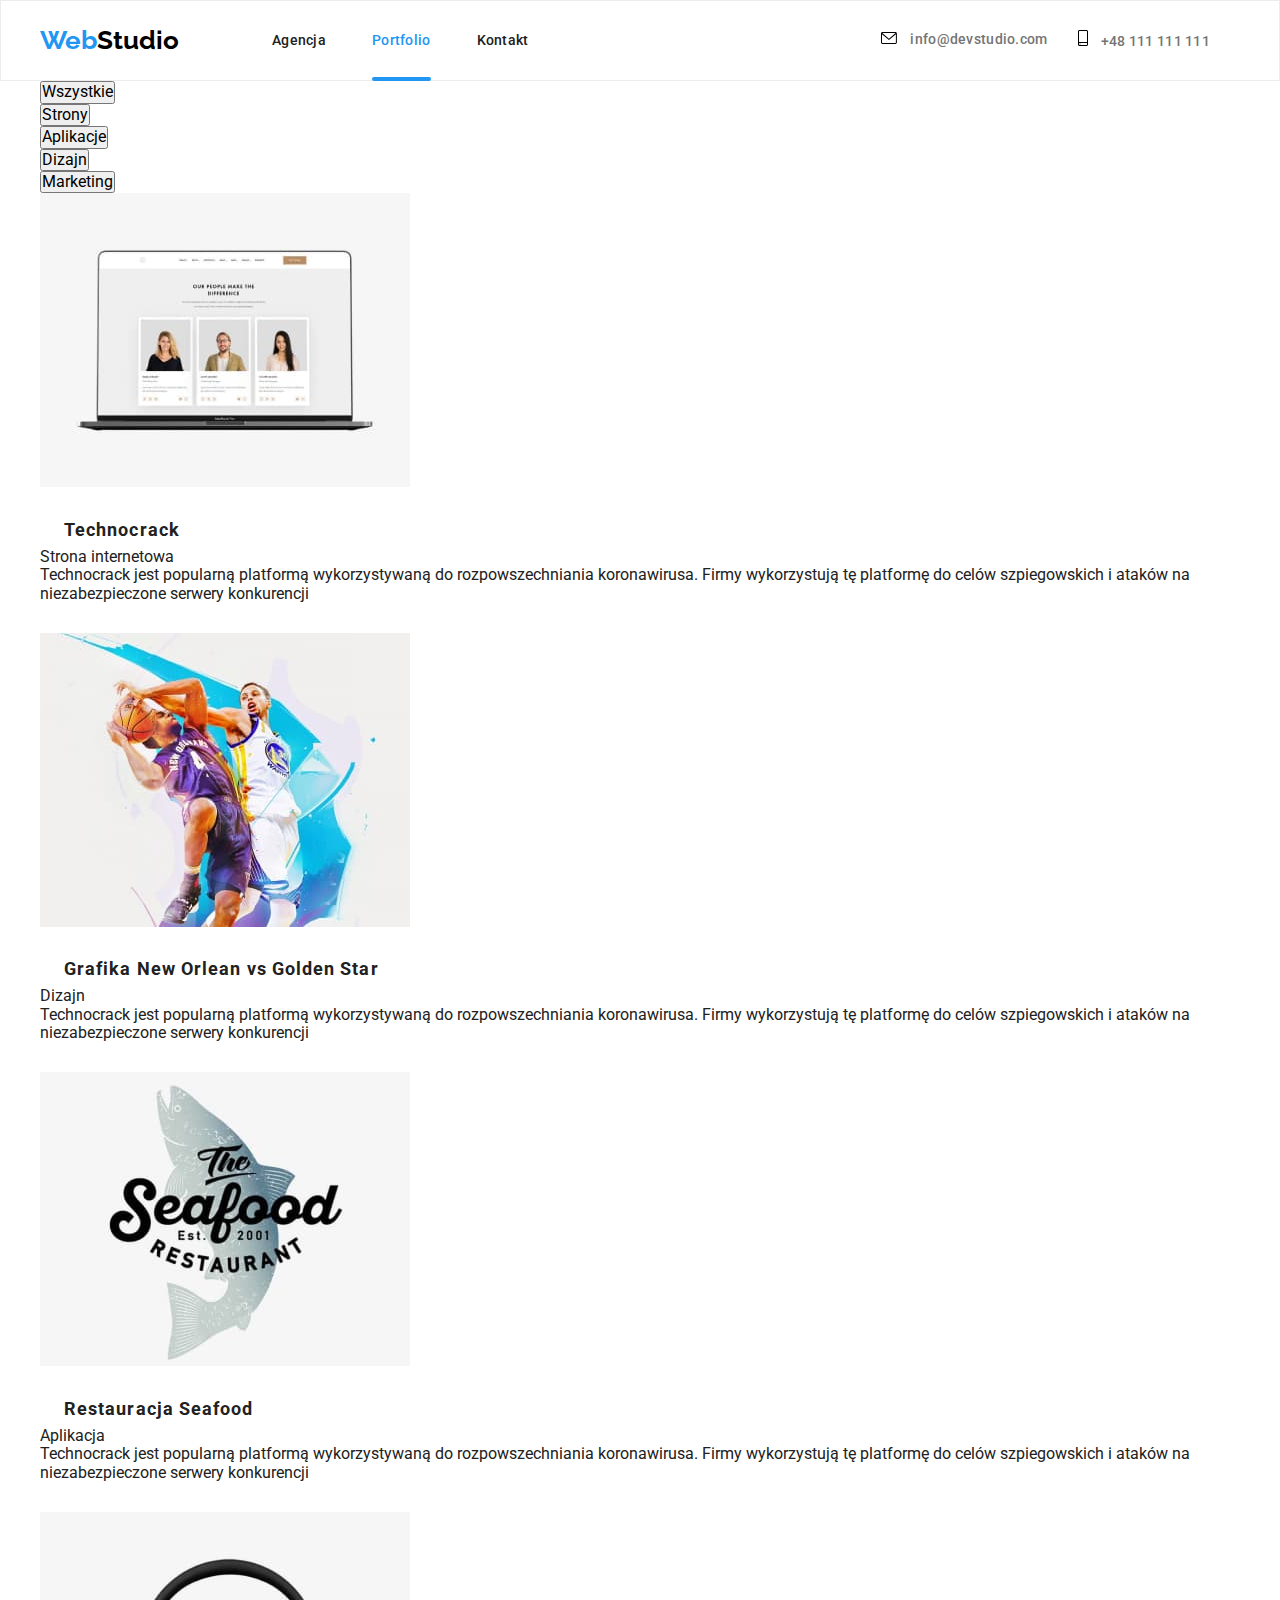
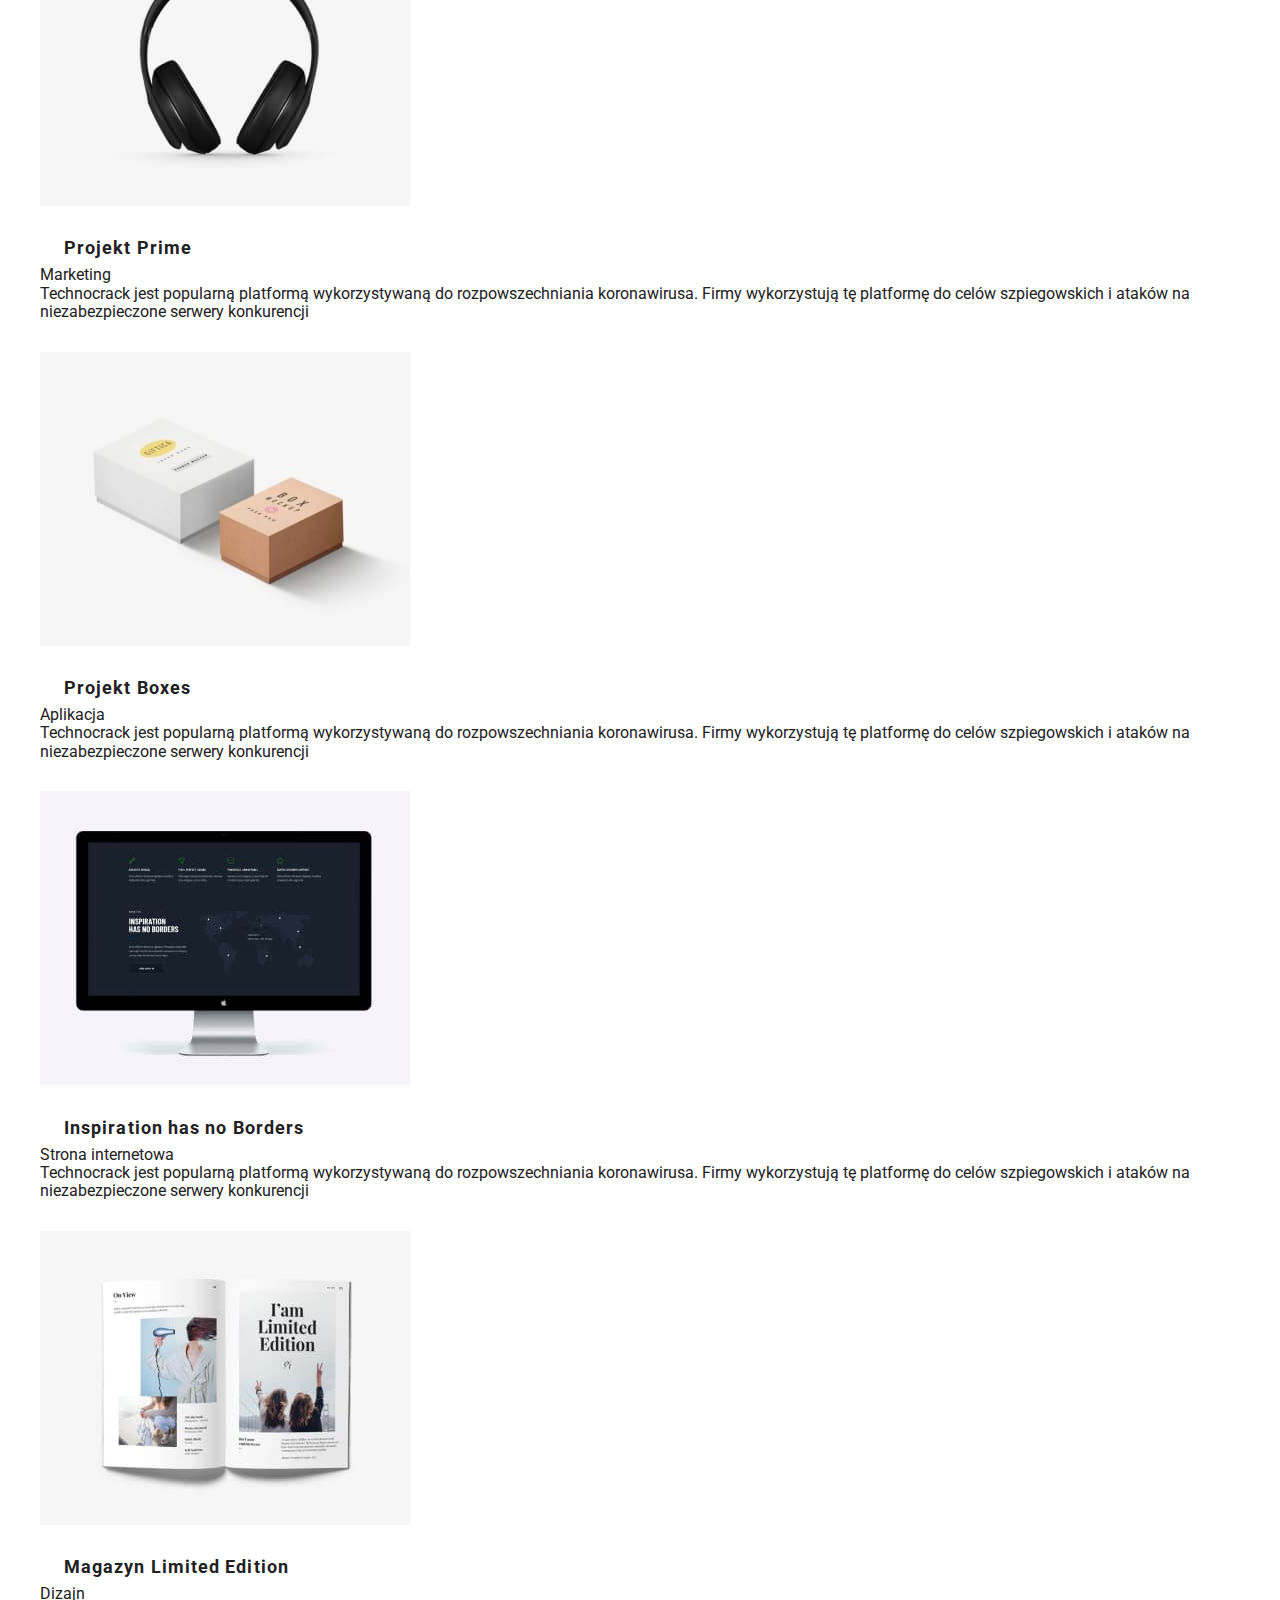
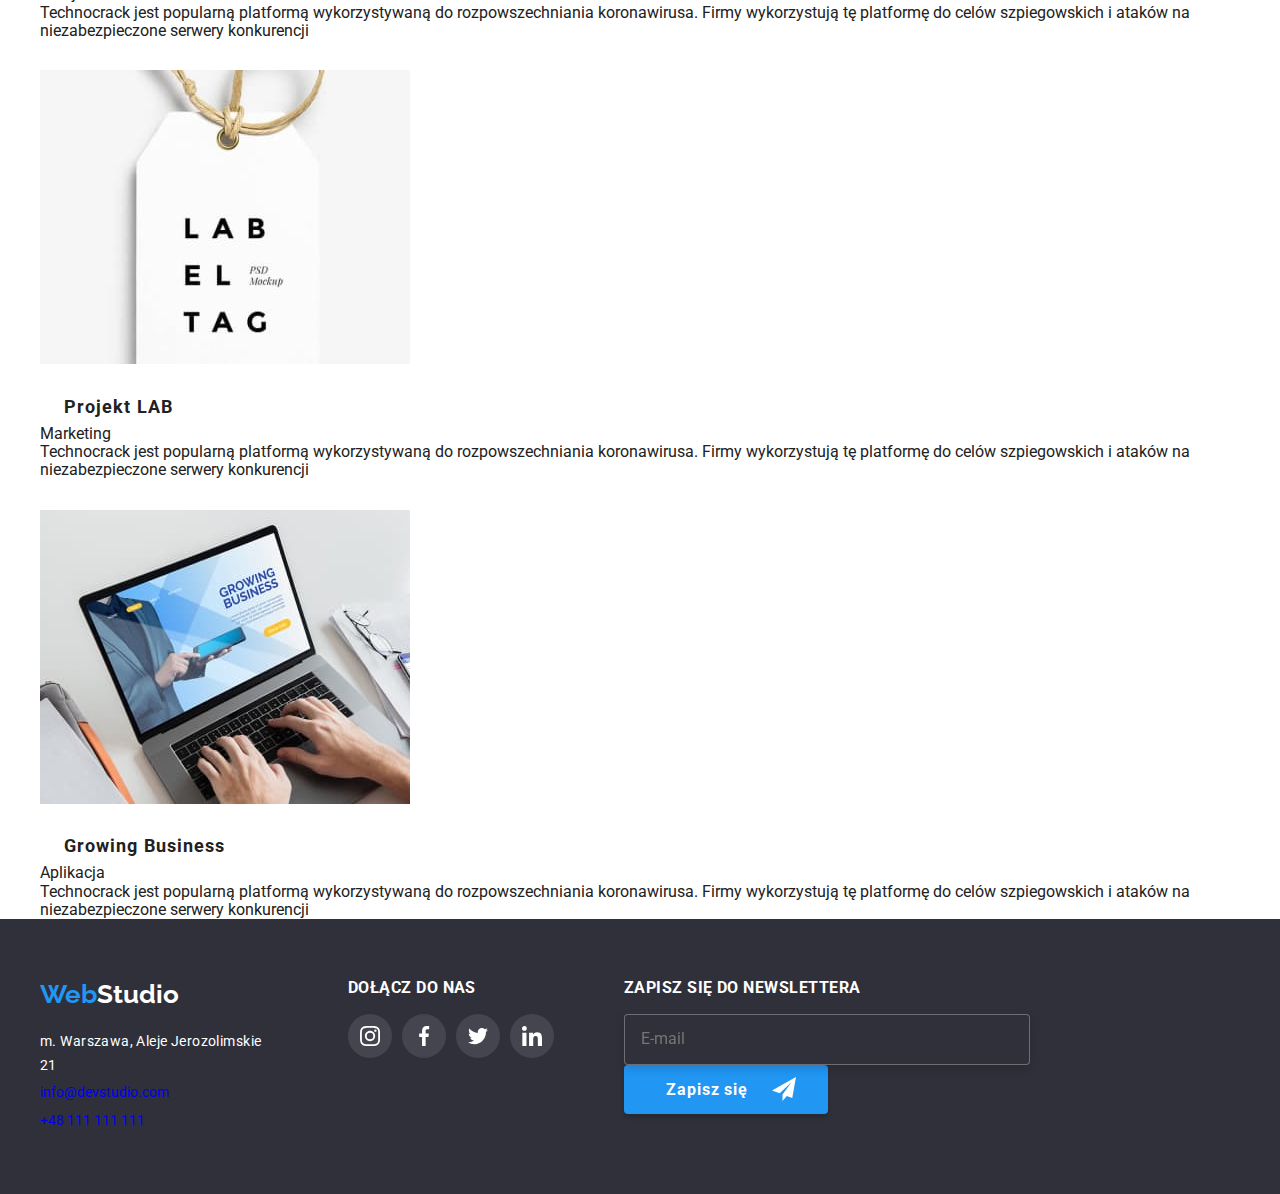
==== commit 97442434: "a" ====
--- a/portfolio.html
+++ b/portfolio.html
@@ -43,111 +43,111 @@
     </div>
   </header>
   <main>
-    <section class="section">
+    <section class="portfolio">
       <div class="container">
-        <ul class="portfolio__btn-list">
-          <li><button class="portfolio__btn-list--button" type="button">Wszystkie</button></li>
-          <li><button class="portfolio__btn-list--button" type="button">Strony</button></li>
-          <li><button class="portfolio__btn-list--button" type="button">Aplikacje</button></li>
-          <li><button class="portfolio__btn-list--button" type="button">Dizajn</button></li>
-          <li><button class="portfolio__btn-list--button" type="button">Marketing</button></li>
+        <ul class="portfolio__list">
+          <li><button class="portfolio__button" type="button">Wszystkie</button></li>
+          <li><button class="portfolio__button" type="button">Strony</button></li>
+          <li><button class="portfolio__button" type="button">Aplikacje</button></li>
+          <li><button class="portfolio__button" type="button">Dizajn</button></li>
+          <li><button class="portfolio__button" type="button">Marketing</button></li>
         </ul>
         <ul class="cards">
-          <li class="portfolio__btn-list--border">
+          <li class="portfolio__border">
             <img src="./images/laptop.jpg" alt="laptop" width="370" height="294" />
-            <div class="portfolio__btn-list--label">
+            <div class="portfolio__label">
               <h3 class="benefits__title">Technocrack</h3>
-              <p class="portfolio__btn-list--paragraph">Strona internetowa</p>
-            </div>
-            <div class="portfolio__btn-list--overley">
-              <p>Technocrack jest popularną platformą wykorzystywaną do rozpowszechniania koronawirusa. Firmy
-                wykorzystują tę platformę do celów szpiegowskich i ataków na niezabezpieczone serwery konkurencji</p>
-            </div>
-          </li>
-          <li class="portfolio__btn-list--border">
+              <p class="portfolio__paragraph">Strona internetowa</p>
+            </div>
+            <div class="portfolio__overley">
+              <p>Technocrack jest popularną platformą wykorzystywaną do rozpowszechniania koronawirusa. Firmy
+                wykorzystują tę platformę do celów szpiegowskich i ataków na niezabezpieczone serwery konkurencji</p>
+            </div>
+          </li>
+          <li class="portfolio__border">
             <img src="./images/basketball.jpg" alt="basketball players" width="370" height="294" />
-            <div class="portfolio__btn-list--label">
+            <div class="portfolio__label">
               <h3 class="benefits__title">Grafika New Orlean vs Golden Star</h3>
-              <p class="portfolio__btn-list--paragraph">Dizajn</p>
-            </div>
-            <div class="portfolio__btn-list--overley">
-              <p>Technocrack jest popularną platformą wykorzystywaną do rozpowszechniania koronawirusa. Firmy
-                wykorzystują tę platformę do celów szpiegowskich i ataków na niezabezpieczone serwery konkurencji</p>
-            </div>
-          </li>
-          <li class="portfolio__btn-list--border">
+              <p class="portfolio__paragraph">Dizajn</p>
+            </div>
+            <div class="portfolio__overley">
+              <p>Technocrack jest popularną platformą wykorzystywaną do rozpowszechniania koronawirusa. Firmy
+                wykorzystują tę platformę do celów szpiegowskich i ataków na niezabezpieczone serwery konkurencji</p>
+            </div>
+          </li>
+          <li class="portfolio__border">
             <img src="./images/seafood.jpg" alt="restaurant's logo" width="370" height="294" />
-            <div class="portfolio__btn-list--label">
+            <div class="portfolio__label">
               <h3 class="benefits__title">Restauracja Seafood</h3>
-              <p class="portfolio__btn-list--paragraph">Aplikacja</p>
-            </div>
-            <div class="portfolio__btn-list--overley">
-              <p>Technocrack jest popularną platformą wykorzystywaną do rozpowszechniania koronawirusa. Firmy
-                wykorzystują tę platformę do celów szpiegowskich i ataków na niezabezpieczone serwery konkurencji</p>
-            </div>
-          </li>
-          <li class="portfolio__btn-list--border">
+              <p class="portfolio__paragraph">Aplikacja</p>
+            </div>
+            <div class="portfolio__overley">
+              <p>Technocrack jest popularną platformą wykorzystywaną do rozpowszechniania koronawirusa. Firmy
+                wykorzystują tę platformę do celów szpiegowskich i ataków na niezabezpieczone serwery konkurencji</p>
+            </div>
+          </li>
+          <li class="portfolio__border">
             <img src="./images/headphones.jpg" alt="headphones" width="370" height="294" />
-            <div class="portfolio__btn-list--label">
+            <div class="portfolio__label">
               <h3 class="benefits__title">Projekt Prime</h3>
-              <p class="portfolio__btn-list--paragraph">Marketing</p>
-            </div>
-            <div class="portfolio__btn-list--overley">
-              <p>Technocrack jest popularną platformą wykorzystywaną do rozpowszechniania koronawirusa. Firmy
-                wykorzystują tę platformę do celów szpiegowskich i ataków na niezabezpieczone serwery konkurencji</p>
-            </div>
-          </li>
-          <li class="portfolio__btn-list--border">
+              <p class="portfolio__paragraph">Marketing</p>
+            </div>
+            <div class="portfolio__overley">
+              <p>Technocrack jest popularną platformą wykorzystywaną do rozpowszechniania koronawirusa. Firmy
+                wykorzystują tę platformę do celów szpiegowskich i ataków na niezabezpieczone serwery konkurencji</p>
+            </div>
+          </li>
+          <li class="portfolio__border">
             <img src="./images/box.jpg" alt="two boxes" width="370" height="294" />
-            <div class="portfolio__btn-list--label">
+            <div class="portfolio__label">
               <h3 class="benefits__title">Projekt Boxes</h3>
-              <p class="portfolio__btn-list--paragraph">Aplikacja</p>
-            </div>
-            <div class="portfolio__btn-list--overley">
-              <p>Technocrack jest popularną platformą wykorzystywaną do rozpowszechniania koronawirusa. Firmy
-                wykorzystują tę platformę do celów szpiegowskich i ataków na niezabezpieczone serwery konkurencji</p>
-            </div>
-          </li>
-          <li class="portfolio__btn-list--border">
+              <p class="portfolio__paragraph">Aplikacja</p>
+            </div>
+            <div class="portfolio__overley">
+              <p>Technocrack jest popularną platformą wykorzystywaną do rozpowszechniania koronawirusa. Firmy
+                wykorzystują tę platformę do celów szpiegowskich i ataków na niezabezpieczone serwery konkurencji</p>
+            </div>
+          </li>
+          <li class="portfolio__border">
             <img src="./images/monitor.jpg" alt="monitor" width="370" height="294" />
-            <div class="portfolio__btn-list--label">
+            <div class="portfolio__label">
               <h3 class="benefits__title">Inspiration has no Borders</h3>
-              <p class="portfolio__btn-list--paragraph">Strona internetowa</p>
-            </div>
-            <div class="portfolio__btn-list--overley">
-              <p>Technocrack jest popularną platformą wykorzystywaną do rozpowszechniania koronawirusa. Firmy
-                wykorzystują tę platformę do celów szpiegowskich i ataków na niezabezpieczone serwery konkurencji</p>
-            </div>
-          </li>
-          <li class="portfolio__btn-list--border">
+              <p class="portfolio__paragraph">Strona internetowa</p>
+            </div>
+            <div class="portfolio__overley">
+              <p>Technocrack jest popularną platformą wykorzystywaną do rozpowszechniania koronawirusa. Firmy
+                wykorzystują tę platformę do celów szpiegowskich i ataków na niezabezpieczone serwery konkurencji</p>
+            </div>
+          </li>
+          <li class="portfolio__border">
             <img src="./images/book.jpg" alt="book" width="370" height="294" />
-            <div class="portfolio__btn-list--label">
+            <div class="portfolio__label">
               <h3 class="benefits__title">Magazyn Limited Edition</h3>
-              <p class="portfolio__btn-list--paragraph">Dizajn</p>
-            </div>
-            <div class="portfolio__btn-list--overley">
-              <p>Technocrack jest popularną platformą wykorzystywaną do rozpowszechniania koronawirusa. Firmy
-                wykorzystują tę platformę do celów szpiegowskich i ataków na niezabezpieczone serwery konkurencji</p>
-            </div>
-          </li>
-          <li class="portfolio__btn-list--border">
+              <p class="portfolio__paragraph">Dizajn</p>
+            </div>
+            <div class="portfolio__overley">
+              <p>Technocrack jest popularną platformą wykorzystywaną do rozpowszechniania koronawirusa. Firmy
+                wykorzystują tę platformę do celów szpiegowskich i ataków na niezabezpieczone serwery konkurencji</p>
+            </div>
+          </li>
+          <li class="portfolio__border">
             <img src="./images/labeltag.jpg" alt="labeltag" width="370" height="294" />
-            <div class="portfolio__btn-list--label">
+            <div class="portfolio__label">
               <h3 class="benefits__title">Projekt LAB</h3>
-              <p class="portfolio__btn-list--paragraph">Marketing</p>
-            </div>
-            <div class="portfolio__btn-list--overley">
-              <p>Technocrack jest popularną platformą wykorzystywaną do rozpowszechniania koronawirusa. Firmy
-                wykorzystują tę platformę do celów szpiegowskich i ataków na niezabezpieczone serwery konkurencji</p>
-            </div>
-          </li>
-          <li class="portfolio__btn-list--border">
+              <p class="portfolio__paragraph">Marketing</p>
+            </div>
+            <div class="portfolio__overley">
+              <p>Technocrack jest popularną platformą wykorzystywaną do rozpowszechniania koronawirusa. Firmy
+                wykorzystują tę platformę do celów szpiegowskich i ataków na niezabezpieczone serwery konkurencji</p>
+            </div>
+          </li>
+          <li class="portfolio__border">
             <img src="./images/laptop2.jpg" alt="laptop" width="370" height="294" />
-            <div class="portfolio__btn-list--label">
+            <div class="portfolio__label">
               <h3 class="benefits__title">Growing Business</h3>
-              <p class="portfolio__btn-list--paragraph">Aplikacja</p>
-            </div>
-            <div class="portfolio__btn-list--overley">
+              <p class="portfolio__paragraph">Aplikacja</p>
+            </div>
+            <div class="portfolio__overley">
               <p>Technocrack jest popularną platformą wykorzystywaną do rozpowszechniania koronawirusa. Firmy
                 wykorzystują tę platformę do celów szpiegowskich i ataków na niezabezpieczone serwery konkurencji</p>
             </div>
--- a/css/main.min.css
+++ b/css/main.min.css
@@ -1 +1,790 @@
-/*! modern-normalize v1.1.0 | MIT License | https://github.com/sindresorhus/modern-normalize */*,::after,::before{-webkit-box-sizing:border-box;box-sizing:border-box}html{-moz-tab-size:4;-o-tab-size:4;tab-size:4}html{line-height:1.15;-webkit-text-size-adjust:100%}body{margin:0}body{font-family:system-ui,-apple-system,"Segoe UI",Roboto,Helvetica,Arial,sans-serif,"Apple Color Emoji","Segoe UI Emoji"}hr{height:0;color:inherit}abbr[title]{-webkit-text-decoration:underline dotted;text-decoration:underline dotted}b,strong{font-weight:bolder}code,kbd,pre,samp{font-family:ui-monospace,SFMono-Regular,Consolas,"Liberation Mono",Menlo,monospace;font-size:1em}small{font-size:80%}sub,sup{font-size:75%;line-height:0;position:relative;vertical-align:baseline}sub{bottom:-0.25em}sup{top:-0.5em}table{text-indent:0;border-color:inherit}button,input,optgroup,select,textarea{font-family:inherit;font-size:100%;line-height:1.15;margin:0}button,select{text-transform:none}[type=button],[type=reset],[type=submit],button{-webkit-appearance:button;-moz-appearance:button;appearance:button}::-moz-focus-inner{border-style:none;padding:0}:-moz-focusring{outline:1px dotted ButtonText}:-moz-ui-invalid{box-shadow:none}legend{padding:0}progress{vertical-align:baseline}::-webkit-inner-spin-button,::-webkit-outer-spin-button{height:auto}[type=search]{-webkit-appearance:textfield;-moz-appearance:textfield;appearance:textfield;outline-offset:-2px}::-webkit-search-decoration{-webkit-appearance:none}::-webkit-file-upload-button{-webkit-appearance:button;font:inherit}summary{display:list-item}:root{--font-primary: "Roboto", sans-serif;--font-secondary: "Raleway", sans-serif;--text-color-primary: rgba(33, 33, 33, 1);--text-color-secondary: rgba(0, 0, 0, 1);--text-color-tertiary: rgba(33, 150, 243, 1);--text-color-quaternary: rgba(255, 255, 255, 1);--text-color-quinary: rgba(117, 117, 117, 1);--text-color-senary: rgba(255, 255, 255, 0.6);--background-color-primary: rgba(255, 255, 255, 1);--background-color-tertiary: rgba(47, 48, 58, 1);--background-color-quaternary: rgba(33, 150, 243, 1);--background-color-quinary: rgba(245, 244, 250, 1);--color-primary: rgba(175, 177, 184, 1);--color-secondary: rgba(117, 117, 117, 0.5);--color-tertiary: rgba(117, 117, 117, 1);--color-quaternary: rgba(255, 255, 255, 0.6)}*{margin:0;padding:0}ul{list-style:none}a{text-decoration:none}.section{padding-top:94px;padding-bottom:94px}.section__header{color:var(--text-color-primary);font-weight:700;font-size:36px;line-height:1.17;text-align:center;letter-spacing:.03em;margin-bottom:50px}.section--lorem{padding-top:94px;background-color:var(--background-color-primary)}.container{margin:0 auto;max-width:1200px}body{font-family:var(--font-primary);color:var(--text-color-primary)}.section--dark{background-color:var(--background-color-quinary)}.cards{display:-webkit-box;display:-ms-flexbox;display:flex;-ms-flex-wrap:wrap;flex-wrap:wrap;-webkit-box-pack:center;-ms-flex-pack:center;justify-content:center;gap:30px}.card{position:relative}.card__name{color:var(--text-color-primary);font-weight:500;font-size:16px;line-height:1.33;text-align:center;letter-spacing:.03em;padding-top:30px;padding-bottom:10px}.card__paragraph{color:var(--text-color-quinary);font-size:16px;line-height:1.33;text-align:center;letter-spacing:.03em;padding-bottom:30px}.card__box{background:var(--background-color-primary);-webkit-box-shadow:0px 1px 3px rgba(0,0,0,.12),0px 1px 1px rgba(0,0,0,.14),0px 2px 1px rgba(0,0,0,.2);box-shadow:0px 1px 3px rgba(0,0,0,.12),0px 1px 1px rgba(0,0,0,.14),0px 2px 1px rgba(0,0,0,.2);border-radius:0px 0px 4px 4px}.card__label{position:absolute;text-align:center;padding-top:27px;width:370px;height:70px;font-weight:700;font-size:14px;color:var(--text-color-quaternary);background:var(--background-color-tertiary);opacity:.8;top:224px}.social-media{display:-webkit-box;display:-ms-flexbox;display:flex;-webkit-box-pack:center;-ms-flex-pack:center;justify-content:center;padding-top:16px;gap:10px}.social-media__icon{fill:#afb1b8}.social-media__button{background:rgba(255,255,255,.1);width:44px;height:44px;border-radius:50%;cursor:pointer;padding:12px;border:none;margin-bottom:30px}.social-media__button:focus,.social-media__button:hover{background:var(--background-color-quaternary)}.social-media__button:focus .social-media__icons,.social-media__button:hover .social-media__icons{fill:var(--background-color-primary)}.modal{width:528px;height:581px;background:var(--background-color-primary);-webkit-box-shadow:0px 1px 3px rgba(0,0,0,.12),0px 1px 1px rgba(0,0,0,.14),0px 2px 1px rgba(0,0,0,.2);box-shadow:0px 1px 3px rgba(0,0,0,.12),0px 1px 1px rgba(0,0,0,.14),0px 2px 1px rgba(0,0,0,.2);border-radius:4px}.modal__overley{display:-webkit-box;display:-ms-flexbox;display:flex;position:fixed;-webkit-box-pack:center;-ms-flex-pack:center;justify-content:center;-webkit-box-align:center;-ms-flex-align:center;align-items:center;width:100%;height:100%;left:0px;top:0px;background:rgba(0,0,0,.2)}.modal__button-close{position:relative;cursor:pointer;background:var(--background-color-primary);border:1px solid rgba(0,0,0,.1);border-radius:50%;width:30px;height:30px;left:490px;top:8px}.modal__title{display:-webkit-box;display:-ms-flexbox;display:flex;-webkit-box-pack:center;-ms-flex-pack:center;justify-content:center;font-size:20px;font-weight:700;line-height:1.17;letter-spacing:.03em;text-align:center}.modal__link{font-size:14px;font-weight:400;line-height:1.71;letter-spacing:.03em;text-decoration:underline;color:var(--background-color-quaternary)}.modal__button{background:#2196f3;-webkit-box-shadow:0px 4px 4px rgba(0,0,0,.15);box-shadow:0px 4px 4px rgba(0,0,0,.15);border-radius:4px;border:none;cursor:pointer;color:var(--background-color-primary);font-size:16px;font-weight:700;line-height:1.87;letter-spacing:.06em;padding:10px 76px}.modal__is-hidden{display:none;visibility:hidden}.footer{background-color:var(--background-color-tertiary);padding-top:60px;padding-bottom:60px}.footer__list{display:-webkit-box;display:-ms-flexbox;display:flex;gap:70px}.footer__title{color:var(--text-color-quaternary);font-weight:700;font-size:16px;letter-spacing:.03em;line-height:1.17}.footer__paragraph{color:var(--background-color-primary);font-weight:400;font-size:14px;line-height:1.71;letter-spacing:.03em;font-style:normal}.footer__icon{fill:var(--background-color-primary)}.footer__newsletter{padding-top:16px}.footer__newsletter-icon{fill:var(--background-color-primary);margin-left:24px}.footer__field{padding:15px 185px 15px 16px;margin-right:12px;border:1px solid rgba(255,255,255,.3);-webkit-filter:drop-shadow(0px 4px 4px rgba(0, 0, 0, 0.15));filter:drop-shadow(0px 4px 4px rgba(0, 0, 0, 0.15));border-radius:4px;background:#2f303a;color:var(--color-quaternary)}.footer__button{display:-webkit-inline-box;display:-ms-inline-flexbox;display:inline-flex;color:var(--text-color-quaternary);font-weight:700;background-color:var(--background-color-quaternary);cursor:pointer;font-size:16px;line-height:1.87;border:none;letter-spacing:.06em;-webkit-box-shadow:0px 4px 4px rgba(0,0,0,.15);box-shadow:0px 4px 4px rgba(0,0,0,.15);border-radius:4px;padding-left:42px;-webkit-box-align:center;-ms-flex-align:center;align-items:center;padding:10px 32px 10px 42px}.address{color:var(--text-color-quaternary);font-size:14px;line-height:2;font-style:normal;padding-top:20px}.header{background-color:var(--background-color-primary);border:1px solid #ececec}.header__container{display:-webkit-box;display:-ms-flexbox;display:flex;-webkit-box-align:center;-ms-flex-align:center;align-items:center;-webkit-box-pack:justify;-ms-flex-pack:justify;justify-content:space-between;padding-top:24px;padding-bottom:25px}.header__menu-item{display:-webkit-box;display:-ms-flexbox;display:flex;position:relative;color:var(--text-color-primary);font-weight:500;font-size:14px;line-height:1.17;margin-right:46px;letter-spacing:.02em}.header__menu-item:hover,.header__menu-item:focus{color:var(--text-color-tertiary)}.header__icon{margin-right:10px}.header__contacts{display:-webkit-box;display:-ms-flexbox;display:flex;-webkit-box-pack:justify;-ms-flex-pack:justify;justify-content:space-between}.header__link{margin-right:30px;color:var(--text-color-quinary);font-weight:500;font-size:14px;line-height:1.17;letter-spacing:.02em;font-style:normal}.header__link:focus,.header__link:hover{color:var(--background-color-quaternary);fill:var(--background-color-quaternary)}.header__menu-item--active{color:var(--background-color-quaternary)}.header__menu-item--active::after{position:absolute;content:"";background:var(--background-color-quaternary);height:4px;width:100%;border-radius:2px;top:45px;left:0}.header__nav{display:-webkit-box;display:-ms-flexbox;display:flex;-webkit-box-align:center;-ms-flex-align:center;align-items:center}.logo{color:var(--text-color-tertiary);font-family:var(--font-secondary);font-weight:700;font-size:26px;text-align:center;line-height:1.17}.logo--dark{color:var(--text-color-secondary);margin-right:93px}.logo--light{color:var(--text-color-quaternary)}.portfolio__btn-list{display:-webkit-box;display:-ms-flexbox;display:flex;margin-bottom:50px;-webkit-box-pack:center;-ms-flex-pack:center;justify-content:center}.portfolio__btn-list--button{color:var(--text-color-primary);font-weight:500;background-color:var(--background-color-quinary);cursor:pointer;border:none;font-size:16px;line-height:1.62;text-align:center;letter-spacing:.03em;margin-right:8px;padding:6px 22px;border-radius:4px}.portfolio__btn-list--button:focus,.portfolio__btn-list--button:hover{color:var(--text-color-quaternary);background-color:var(--background-color-quaternary);-webkit-box-shadow:0 2px 2px 0 rgba(0,0,0,.12);box-shadow:0 2px 2px 0 rgba(0,0,0,.12)}.portfolio__btn-list--border{position:relative;background:var(--background-color-primary);border:1px solid #eee;overflow:hidden}.portfolio__btn-list--border:hover{background:var(--background-color-primary);border:1px solid #eee;-webkit-box-shadow:1px 4px 6px 0 rgba(0,0,0,.16);box-shadow:1px 4px 6px 0 rgba(0,0,0,.16)}.portfolio__btn-list--border:hover .overley{bottom:0}.portfolio__btn-list--paragraph{color:var(--text-color-quinary);font-size:16px;line-height:1.87;letter-spacing:.03em;padding-left:24px;padding-bottom:20px}.portfolio__btn-list--label{position:relative;background-color:var(--background-color-primary);z-index:1}.portfolio__btn-list--border:hover .overley{bottom:0}.portfolio__btn-list--overley{position:absolute;font-weight:400;font-size:18px;color:var(--text-color-quaternary);line-height:1.55;letter-spacing:.3;padding:49px 45px 49px 24px;width:370px;height:294px;background:rgba(33,150,243,.9);-webkit-transition:-webkit-transform 250ms cubic-bezier(0.4, 0, 0.2, 1);transition:-webkit-transform 250ms cubic-bezier(0.4, 0, 0.2, 1);transition:transform 250ms cubic-bezier(0.4, 0, 0.2, 1);transition:transform 250ms cubic-bezier(0.4, 0, 0.2, 1), -webkit-transform 250ms cubic-bezier(0.4, 0, 0.2, 1);-webkit-transform:translateY(0);transform:translateY(0)}.portfolio__btn-list--border:hover .portfolio__btn-list--overley,.portfolio__btn-list--border:focus .portfolio__btn-list--overley{-webkit-transform:translateY(-137.5%);transform:translateY(-137.5%)}.benefits{position:relative;display:-webkit-box;display:-ms-flexbox;display:flex;-webkit-box-pack:justify;-ms-flex-pack:justify;justify-content:space-between;-webkit-box-align:center;-ms-flex-align:center;align-items:center}.benefits__title{font-size:18px;font-weight:700;letter-spacing:.06em;line-height:2;color:var(--text-color-primary);padding-left:24px;padding-top:20px}.slogan{display:-webkit-box;display:-ms-flexbox;display:flex;background-color:var(--background-color-tertiary);background-image:-webkit-gradient(linear, left bottom, left top, from(rgba(47, 48, 58, 0.4)), color-stop(80%, rgba(47, 48, 58, 0.4))),url(../images/overlay.jpg);background-image:linear-gradient(to top, rgba(47, 48, 58, 0.4) 0%, rgba(47, 48, 58, 0.4) 80%),url(../images/overlay.jpg);text-align:center;-webkit-box-pack:center;-ms-flex-pack:center;justify-content:center;padding-top:200px;padding-bottom:200px;background-size:cover}.slogan__title{color:var(--text-color-quaternary);letter-spacing:.06em;font-size:44px;line-height:1.36;margin-bottom:30px;width:696px}.slogan__button{color:var(--text-color-quaternary);font-weight:700;background-color:var(--background-color-quaternary);cursor:pointer;font-size:16px;line-height:1.87;border:none;letter-spacing:.06em;padding:10px 41px 10px 42px;border-radius:4px}.clients{padding-top:94px;padding-bottom:94px;background-color:var(--background-color-primary)}.clients__icon{fill:var(--color-primary);border:1px solid var(--color-primary);border-radius:4px;width:170px;height:92px;padding:16px 32px}.clients__icon:focus,.clients__icon:hover{border-color:var(--background-color-quaternary);fill:var(--background-color-quaternary)}.offer{position:relative;display:-webkit-box;display:-ms-flexbox;display:flex;-webkit-box-pack:justify;-ms-flex-pack:justify;justify-content:space-between;-webkit-box-align:center;-ms-flex-align:center;align-items:center}.offer__icons{margin-bottom:30px}.offer__title{color:var(--text-color-primary);font-weight:700;text-transform:uppercase;font-size:14px;line-height:1.17;letter-spacing:.03em;margin-bottom:10px}.offer__paragraph{color:var(--text-color-quinary);font-size:14px;line-height:2;letter-spacing:.03em}.form{display:-webkit-box;display:-ms-flexbox;display:flex;-webkit-box-orient:vertical;-webkit-box-direction:normal;-ms-flex-direction:column;flex-direction:column}.form__comment{width:448px;height:120px;border:1px solid rgba(33,33,33,.2);border-radius:4px;resize:none;color:var(--color-secondary);font-size:12px;font-weight:400;line-height:1.16;letter-spacing:.01em;padding-top:12px;padding-left:16px}.form__comment:focus,.form__comment:hover{border:1px solid var(--background-color-quaternary);outline:none}.form__list{display:-webkit-box;display:-ms-flexbox;display:flex;-ms-flex-wrap:wrap;flex-wrap:wrap;-webkit-box-pack:center;-ms-flex-pack:center;justify-content:center;-ms-flex-line-pack:distribute;align-content:space-around;min-height:501px}.form__label{position:relative;width:448px;height:40px}.form__paragraph{color:var(--color-tertiary);font-size:12px;font-weight:400;line-height:1.16px;letter-spacing:.01em;margin-bottom:8px}.form__field{position:relative;width:448px;height:40px;border:1px solid rgba(33,33,33,.2);border-radius:4px;padding-left:42px;outline:none}.form__field:hover,.form__field:focus{border:1px solid var(--background-color-quaternary);outline:none}.form__icon{position:absolute;margin-top:11px;margin-left:12px;left:0;fill:var(--text-color-primary)}.form:hover .form__icons,.form:focus .form__icons{fill:var(--background-color-quaternary)}.form__form-checkbox:checked{border:none;background-image:url("../images/icons.svg#icon-Vector");background-position:center;background-repeat:no-repeat;background-size:cover;-webkit-box-shadow:none;box-shadow:none}/*# sourceMappingURL=main.min.css.map */+/*! modern-normalize v1.1.0 | MIT License | https://github.com/sindresorhus/modern-normalize */
+*,
+::after,
+::before {
+  -webkit-box-sizing: border-box;
+  box-sizing: border-box;
+}
+html {
+  -moz-tab-size: 4;
+  -o-tab-size: 4;
+  tab-size: 4;
+}
+html {
+  line-height: 1.15;
+  -webkit-text-size-adjust: 100%;
+}
+body {
+  margin: 0;
+}
+body {
+  font-family: system-ui, -apple-system, 'Segoe UI', Roboto, Helvetica, Arial, sans-serif,
+    'Apple Color Emoji', 'Segoe UI Emoji';
+}
+hr {
+  height: 0;
+  color: inherit;
+}
+abbr[title] {
+  -webkit-text-decoration: underline dotted;
+  text-decoration: underline dotted;
+}
+b,
+strong {
+  font-weight: bolder;
+}
+code,
+kbd,
+pre,
+samp {
+  font-family: ui-monospace, SFMono-Regular, Consolas, 'Liberation Mono', Menlo, monospace;
+  font-size: 1em;
+}
+small {
+  font-size: 80%;
+}
+sub,
+sup {
+  font-size: 75%;
+  line-height: 0;
+  position: relative;
+  vertical-align: baseline;
+}
+sub {
+  bottom: -0.25em;
+}
+sup {
+  top: -0.5em;
+}
+table {
+  text-indent: 0;
+  border-color: inherit;
+}
+button,
+input,
+optgroup,
+select,
+textarea {
+  font-family: inherit;
+  font-size: 100%;
+  line-height: 1.15;
+  margin: 0;
+}
+button,
+select {
+  text-transform: none;
+}
+[type='button'],
+[type='reset'],
+[type='submit'],
+button {
+  -webkit-appearance: button;
+  -moz-appearance: button;
+  appearance: button;
+}
+::-moz-focus-inner {
+  border-style: none;
+  padding: 0;
+}
+:-moz-focusring {
+  outline: 1px dotted ButtonText;
+}
+:-moz-ui-invalid {
+  box-shadow: none;
+}
+legend {
+  padding: 0;
+}
+progress {
+  vertical-align: baseline;
+}
+::-webkit-inner-spin-button,
+::-webkit-outer-spin-button {
+  height: auto;
+}
+[type='search'] {
+  -webkit-appearance: textfield;
+  -moz-appearance: textfield;
+  appearance: textfield;
+  outline-offset: -2px;
+}
+::-webkit-search-decoration {
+  -webkit-appearance: none;
+}
+::-webkit-file-upload-button {
+  -webkit-appearance: button;
+  font: inherit;
+}
+summary {
+  display: list-item;
+}
+:root {
+  --font-primary: 'Roboto', sans-serif;
+  --font-secondary: 'Raleway', sans-serif;
+  --text-color-primary: rgba(33, 33, 33, 1);
+  --text-color-secondary: rgba(0, 0, 0, 1);
+  --text-color-tertiary: rgba(33, 150, 243, 1);
+  --text-color-quaternary: rgba(255, 255, 255, 1);
+  --text-color-quinary: rgba(117, 117, 117, 1);
+  --text-color-senary: rgba(255, 255, 255, 0.6);
+  --background-color-primary: rgba(255, 255, 255, 1);
+  --background-color-tertiary: rgba(47, 48, 58, 1);
+  --background-color-quaternary: rgba(33, 150, 243, 1);
+  --background-color-quinary: rgba(245, 244, 250, 1);
+  --color-primary: rgba(175, 177, 184, 1);
+  --color-secondary: rgba(117, 117, 117, 0.5);
+  --color-tertiary: rgba(117, 117, 117, 1);
+  --color-quaternary: rgba(255, 255, 255, 0.6);
+}
+* {
+  margin: 0;
+  padding: 0;
+}
+ul {
+  list-style: none;
+}
+a {
+  text-decoration: none;
+}
+.section {
+  padding-top: 94px;
+  padding-bottom: 94px;
+}
+.section__header {
+  color: var(--text-color-primary);
+  font-weight: 700;
+  font-size: 36px;
+  line-height: 1.17;
+  text-align: center;
+  letter-spacing: 0.03em;
+  margin-bottom: 50px;
+}
+.section--lorem {
+  padding-top: 94px;
+  background-color: var(--background-color-primary);
+}
+.container {
+  margin: 0 auto;
+  max-width: 1200px;
+}
+body {
+  font-family: var(--font-primary);
+  color: var(--text-color-primary);
+}
+.section--dark {
+  background-color: var(--background-color-quinary);
+}
+.cards {
+  display: -webkit-box;
+  display: -ms-flexbox;
+  display: flex;
+  -ms-flex-wrap: wrap;
+  flex-wrap: wrap;
+  -webkit-box-pack: center;
+  -ms-flex-pack: center;
+  justify-content: center;
+  gap: 30px;
+}
+.card {
+  position: relative;
+}
+.card__name {
+  color: var(--text-color-primary);
+  font-weight: 500;
+  font-size: 16px;
+  line-height: 1.33;
+  text-align: center;
+  letter-spacing: 0.03em;
+  padding-top: 30px;
+  padding-bottom: 10px;
+}
+.card__paragraph {
+  color: var(--text-color-quinary);
+  font-size: 16px;
+  line-height: 1.33;
+  text-align: center;
+  letter-spacing: 0.03em;
+  padding-bottom: 30px;
+}
+.card__box {
+  background: var(--background-color-primary);
+  -webkit-box-shadow: 0px 1px 3px rgba(0, 0, 0, 0.12), 0px 1px 1px rgba(0, 0, 0, 0.14),
+    0px 2px 1px rgba(0, 0, 0, 0.2);
+  box-shadow: 0px 1px 3px rgba(0, 0, 0, 0.12), 0px 1px 1px rgba(0, 0, 0, 0.14),
+    0px 2px 1px rgba(0, 0, 0, 0.2);
+  border-radius: 0px 0px 4px 4px;
+}
+.card__label {
+  position: absolute;
+  text-align: center;
+  padding-top: 27px;
+  width: 370px;
+  height: 70px;
+  font-weight: 700;
+  font-size: 14px;
+  color: var(--text-color-quaternary);
+  background: var(--background-color-tertiary);
+  opacity: 0.8;
+  top: 224px;
+}
+.social-media {
+  display: -webkit-box;
+  display: -ms-flexbox;
+  display: flex;
+  -webkit-box-pack: center;
+  -ms-flex-pack: center;
+  justify-content: center;
+  padding-top: 16px;
+  gap: 10px;
+}
+.social-media__icon {
+  fill: #afb1b8;
+}
+.social-media__button {
+  background: rgba(255, 255, 255, 0.1);
+  width: 44px;
+  height: 44px;
+  border-radius: 50%;
+  cursor: pointer;
+  padding: 12px;
+  border: none;
+  margin-bottom: 30px;
+}
+.social-media__button:focus,
+.social-media__button:hover {
+  background: var(--background-color-quaternary);
+}
+.social-media__button:focus .social-media__icons,
+.social-media__button:hover .social-media__icons {
+  fill: var(--background-color-primary);
+}
+.modal {
+  width: 528px;
+  height: 581px;
+  background: var(--background-color-primary);
+  -webkit-box-shadow: 0px 1px 3px rgba(0, 0, 0, 0.12), 0px 1px 1px rgba(0, 0, 0, 0.14),
+    0px 2px 1px rgba(0, 0, 0, 0.2);
+  box-shadow: 0px 1px 3px rgba(0, 0, 0, 0.12), 0px 1px 1px rgba(0, 0, 0, 0.14),
+    0px 2px 1px rgba(0, 0, 0, 0.2);
+  border-radius: 4px;
+}
+.modal__overley {
+  display: -webkit-box;
+  display: -ms-flexbox;
+  display: flex;
+  position: fixed;
+  -webkit-box-pack: center;
+  -ms-flex-pack: center;
+  justify-content: center;
+  -webkit-box-align: center;
+  -ms-flex-align: center;
+  align-items: center;
+  width: 100%;
+  height: 100%;
+  left: 0px;
+  top: 0px;
+  background: rgba(0, 0, 0, 0.2);
+}
+.modal__button-close {
+  position: relative;
+  cursor: pointer;
+  background: var(--background-color-primary);
+  border: 1px solid rgba(0, 0, 0, 0.1);
+  border-radius: 50%;
+  width: 30px;
+  height: 30px;
+  left: 490px;
+  top: 8px;
+}
+.modal__title {
+  display: -webkit-box;
+  display: -ms-flexbox;
+  display: flex;
+  -webkit-box-pack: center;
+  -ms-flex-pack: center;
+  justify-content: center;
+  font-size: 20px;
+  font-weight: 700;
+  line-height: 1.17;
+  letter-spacing: 0.03em;
+  text-align: center;
+}
+.modal__link {
+  font-size: 14px;
+  font-weight: 400;
+  line-height: 1.71;
+  letter-spacing: 0.03em;
+  text-decoration: underline;
+  color: var(--background-color-quaternary);
+}
+.modal__button {
+  background: #2196f3;
+  -webkit-box-shadow: 0px 4px 4px rgba(0, 0, 0, 0.15);
+  box-shadow: 0px 4px 4px rgba(0, 0, 0, 0.15);
+  border-radius: 4px;
+  border: none;
+  cursor: pointer;
+  color: var(--background-color-primary);
+  font-size: 16px;
+  font-weight: 700;
+  line-height: 1.87;
+  letter-spacing: 0.06em;
+  padding: 10px 76px;
+}
+.modal__is-hidden {
+  display: none;
+  visibility: hidden;
+}
+.footer {
+  background-color: var(--background-color-tertiary);
+  padding-top: 60px;
+  padding-bottom: 60px;
+}
+.footer__list {
+  display: -webkit-box;
+  display: -ms-flexbox;
+  display: flex;
+  gap: 70px;
+}
+.footer__title {
+  color: var(--text-color-quaternary);
+  font-weight: 700;
+  font-size: 16px;
+  letter-spacing: 0.03em;
+  line-height: 1.17;
+}
+.footer__paragraph {
+  color: var(--background-color-primary);
+  font-weight: 400;
+  font-size: 14px;
+  line-height: 1.71;
+  letter-spacing: 0.03em;
+  font-style: normal;
+}
+.footer__icon {
+  fill: var(--background-color-primary);
+}
+.footer__newsletter {
+  padding-top: 16px;
+}
+.footer__newsletter-icon {
+  fill: var(--background-color-primary);
+  margin-left: 24px;
+}
+.footer__field {
+  padding: 15px 185px 15px 16px;
+  margin-right: 12px;
+  border: 1px solid rgba(255, 255, 255, 0.3);
+  -webkit-filter: drop-shadow(0px 4px 4px rgba(0, 0, 0, 0.15));
+  filter: drop-shadow(0px 4px 4px rgba(0, 0, 0, 0.15));
+  border-radius: 4px;
+  background: #2f303a;
+  color: var(--color-quaternary);
+}
+.footer__button {
+  display: -webkit-inline-box;
+  display: -ms-inline-flexbox;
+  display: inline-flex;
+  color: var(--text-color-quaternary);
+  font-weight: 700;
+  background-color: var(--background-color-quaternary);
+  cursor: pointer;
+  font-size: 16px;
+  line-height: 1.87;
+  border: none;
+  letter-spacing: 0.06em;
+  -webkit-box-shadow: 0px 4px 4px rgba(0, 0, 0, 0.15);
+  box-shadow: 0px 4px 4px rgba(0, 0, 0, 0.15);
+  border-radius: 4px;
+  padding-left: 42px;
+  -webkit-box-align: center;
+  -ms-flex-align: center;
+  align-items: center;
+  padding: 10px 32px 10px 42px;
+}
+.address {
+  color: var(--text-color-quaternary);
+  font-size: 14px;
+  line-height: 2;
+  font-style: normal;
+  padding-top: 20px;
+}
+.header {
+  background-color: var(--background-color-primary);
+  border: 1px solid #ececec;
+}
+.header__container {
+  display: -webkit-box;
+  display: -ms-flexbox;
+  display: flex;
+  -webkit-box-align: center;
+  -ms-flex-align: center;
+  align-items: center;
+  -webkit-box-pack: justify;
+  -ms-flex-pack: justify;
+  justify-content: space-between;
+  padding-top: 24px;
+  padding-bottom: 25px;
+}
+.header__menu-item {
+  display: -webkit-box;
+  display: -ms-flexbox;
+  display: flex;
+  position: relative;
+  color: var(--text-color-primary);
+  font-weight: 500;
+  font-size: 14px;
+  line-height: 1.17;
+  margin-right: 46px;
+  letter-spacing: 0.02em;
+}
+.header__menu-item:hover,
+.header__menu-item:focus {
+  color: var(--text-color-tertiary);
+}
+.header__icon {
+  margin-right: 10px;
+}
+.header__contacts {
+  display: -webkit-box;
+  display: -ms-flexbox;
+  display: flex;
+  -webkit-box-pack: justify;
+  -ms-flex-pack: justify;
+  justify-content: space-between;
+}
+.header__link {
+  margin-right: 30px;
+  color: var(--text-color-quinary);
+  font-weight: 500;
+  font-size: 14px;
+  line-height: 1.17;
+  letter-spacing: 0.02em;
+  font-style: normal;
+}
+.header__link:focus,
+.header__link:hover {
+  color: var(--background-color-quaternary);
+  fill: var(--background-color-quaternary);
+}
+.header__menu-item--active {
+  color: var(--background-color-quaternary);
+}
+.header__menu-item--active::after {
+  position: absolute;
+  content: '';
+  background: var(--background-color-quaternary);
+  height: 4px;
+  width: 100%;
+  border-radius: 2px;
+  top: 45px;
+  left: 0;
+}
+.header__nav {
+  display: -webkit-box;
+  display: -ms-flexbox;
+  display: flex;
+  -webkit-box-align: center;
+  -ms-flex-align: center;
+  align-items: center;
+}
+.logo {
+  color: var(--text-color-tertiary);
+  font-family: var(--font-secondary);
+  font-weight: 700;
+  font-size: 26px;
+  text-align: center;
+  line-height: 1.17;
+}
+.logo--dark {
+  color: var(--text-color-secondary);
+  margin-right: 93px;
+}
+.logo--light {
+  color: var(--text-color-quaternary);
+}
+.portfolio__btn-list {
+  display: -webkit-box;
+  display: -ms-flexbox;
+  display: flex;
+  margin-bottom: 50px;
+  -webkit-box-pack: center;
+  -ms-flex-pack: center;
+  justify-content: center;
+}
+.portfolio__btn-list--button {
+  color: var(--text-color-primary);
+  font-weight: 500;
+  background-color: var(--background-color-quinary);
+  cursor: pointer;
+  border: none;
+  font-size: 16px;
+  line-height: 1.62;
+  text-align: center;
+  letter-spacing: 0.03em;
+  margin-right: 8px;
+  padding: 6px 22px;
+  border-radius: 4px;
+}
+.portfolio__btn-list--button:focus,
+.portfolio__btn-list--button:hover {
+  color: var(--text-color-quaternary);
+  background-color: var(--background-color-quaternary);
+  -webkit-box-shadow: 0 2px 2px 0 rgba(0, 0, 0, 0.12);
+  box-shadow: 0 2px 2px 0 rgba(0, 0, 0, 0.12);
+}
+.portfolio__btn-list--border {
+  position: relative;
+  background: var(--background-color-primary);
+  border: 1px solid #eee;
+  overflow: hidden;
+}
+.portfolio__btn-list--border:hover {
+  background: var(--background-color-primary);
+  border: 1px solid #eee;
+  -webkit-box-shadow: 1px 4px 6px 0 rgba(0, 0, 0, 0.16);
+  box-shadow: 1px 4px 6px 0 rgba(0, 0, 0, 0.16);
+}
+.portfolio__btn-list--border:hover .overley {
+  bottom: 0;
+}
+.portfolio__btn-list--paragraph {
+  color: var(--text-color-quinary);
+  font-size: 16px;
+  line-height: 1.87;
+  letter-spacing: 0.03em;
+  padding-left: 24px;
+  padding-bottom: 20px;
+}
+.portfolio__btn-list--label {
+  position: relative;
+  background-color: var(--background-color-primary);
+  z-index: 1;
+}
+.portfolio__btn-list--border:hover .overley {
+  bottom: 0;
+}
+.portfolio__btn-list--overley {
+  position: absolute;
+  font-weight: 400;
+  font-size: 18px;
+  color: var(--text-color-quaternary);
+  line-height: 1.55;
+  letter-spacing: 0.3;
+  padding: 49px 45px 49px 24px;
+  width: 370px;
+  height: 294px;
+  background: rgba(33, 150, 243, 0.9);
+  -webkit-transition: -webkit-transform 250ms cubic-bezier(0.4, 0, 0.2, 1);
+  transition: -webkit-transform 250ms cubic-bezier(0.4, 0, 0.2, 1);
+  transition: transform 250ms cubic-bezier(0.4, 0, 0.2, 1);
+  transition: transform 250ms cubic-bezier(0.4, 0, 0.2, 1),
+    -webkit-transform 250ms cubic-bezier(0.4, 0, 0.2, 1);
+  -webkit-transform: translateY(0);
+  transform: translateY(0);
+}
+.portfolio__btn-list--border:hover .portfolio__btn-list--overley,
+.portfolio__btn-list--border:focus .portfolio__btn-list--overley {
+  -webkit-transform: translateY(-137.5%);
+  transform: translateY(-137.5%);
+}
+.benefits {
+  position: relative;
+  display: -webkit-box;
+  display: -ms-flexbox;
+  display: flex;
+  -webkit-box-pack: justify;
+  -ms-flex-pack: justify;
+  justify-content: space-between;
+  -webkit-box-align: center;
+  -ms-flex-align: center;
+  align-items: center;
+}
+.benefits__title {
+  font-size: 18px;
+  font-weight: 700;
+  letter-spacing: 0.06em;
+  line-height: 2;
+  color: var(--text-color-primary);
+  padding-left: 24px;
+  padding-top: 20px;
+}
+.slogan {
+  display: -webkit-box;
+  display: -ms-flexbox;
+  display: flex;
+  background-color: var(--background-color-tertiary);
+  background-image: -webkit-gradient(
+      linear,
+      left bottom,
+      left top,
+      from(rgba(47, 48, 58, 0.4)),
+      color-stop(80%, rgba(47, 48, 58, 0.4))
+    ),
+    url(../images/overlay.jpg);
+  background-image: linear-gradient(to top, rgba(47, 48, 58, 0.4) 0%, rgba(47, 48, 58, 0.4) 80%),
+    url(../images/overlay.jpg);
+  text-align: center;
+  -webkit-box-pack: center;
+  -ms-flex-pack: center;
+  justify-content: center;
+  padding-top: 200px;
+  padding-bottom: 200px;
+  background-size: cover;
+}
+.slogan__title {
+  color: var(--text-color-quaternary);
+  letter-spacing: 0.06em;
+  font-size: 44px;
+  line-height: 1.36;
+  margin-bottom: 30px;
+  width: 696px;
+}
+.slogan__button {
+  color: var(--text-color-quaternary);
+  font-weight: 700;
+  background-color: var(--background-color-quaternary);
+  cursor: pointer;
+  font-size: 16px;
+  line-height: 1.87;
+  border: none;
+  letter-spacing: 0.06em;
+  padding: 10px 41px 10px 42px;
+  border-radius: 4px;
+}
+.clients {
+  padding-top: 94px;
+  padding-bottom: 94px;
+  background-color: var(--background-color-primary);
+}
+.clients__icon {
+  fill: var(--color-primary);
+  border: 1px solid var(--color-primary);
+  border-radius: 4px;
+  width: 170px;
+  height: 92px;
+  padding: 16px 32px;
+}
+.clients__icon:focus,
+.clients__icon:hover {
+  border-color: var(--background-color-quaternary);
+  fill: var(--background-color-quaternary);
+}
+.offer {
+  position: relative;
+  display: -webkit-box;
+  display: -ms-flexbox;
+  display: flex;
+  -webkit-box-pack: justify;
+  -ms-flex-pack: justify;
+  justify-content: space-between;
+  -webkit-box-align: center;
+  -ms-flex-align: center;
+  align-items: center;
+}
+.offer__icons {
+  margin-bottom: 30px;
+}
+.offer__title {
+  color: var(--text-color-primary);
+  font-weight: 700;
+  text-transform: uppercase;
+  font-size: 14px;
+  line-height: 1.17;
+  letter-spacing: 0.03em;
+  margin-bottom: 10px;
+}
+.offer__paragraph {
+  color: var(--text-color-quinary);
+  font-size: 14px;
+  line-height: 2;
+  letter-spacing: 0.03em;
+}
+.form {
+  display: -webkit-box;
+  display: -ms-flexbox;
+  display: flex;
+  -webkit-box-orient: vertical;
+  -webkit-box-direction: normal;
+  -ms-flex-direction: column;
+  flex-direction: column;
+}
+.form__comment {
+  width: 448px;
+  height: 120px;
+  border: 1px solid rgba(33, 33, 33, 0.2);
+  border-radius: 4px;
+  resize: none;
+  color: var(--color-secondary);
+  font-size: 12px;
+  font-weight: 400;
+  line-height: 1.16;
+  letter-spacing: 0.01em;
+  padding-top: 12px;
+  padding-left: 16px;
+}
+.form__comment:focus,
+.form__comment:hover {
+  border: 1px solid var(--background-color-quaternary);
+  outline: none;
+}
+.form__list {
+  display: -webkit-box;
+  display: -ms-flexbox;
+  display: flex;
+  -ms-flex-wrap: wrap;
+  flex-wrap: wrap;
+  -webkit-box-pack: center;
+  -ms-flex-pack: center;
+  justify-content: center;
+  -ms-flex-line-pack: distribute;
+  align-content: space-around;
+  min-height: 501px;
+}
+.form__label {
+  position: relative;
+  width: 448px;
+  height: 40px;
+}
+.form__paragraph {
+  color: var(--color-tertiary);
+  font-size: 12px;
+  font-weight: 400;
+  line-height: 1.16px;
+  letter-spacing: 0.01em;
+  margin-bottom: 8px;
+}
+.form__field {
+  position: relative;
+  width: 448px;
+  height: 40px;
+  border: 1px solid rgba(33, 33, 33, 0.2);
+  border-radius: 4px;
+  padding-left: 42px;
+  outline: none;
+}
+.form__field:hover,
+.form__field:focus {
+  border: 1px solid var(--background-color-quaternary);
+  outline: none;
+}
+.form__icon {
+  position: absolute;
+  margin-top: 11px;
+  margin-left: 12px;
+  left: 0;
+  fill: var(--text-color-primary);
+}
+.form:hover .form__icons,
+.form:focus .form__icons {
+  fill: var(--background-color-quaternary);
+}
+.form__form-checkbox:checked {
+  border: none;
+  background-image: url('../images/icons.svg#icon-Vector');
+  background-position: center;
+  background-repeat: no-repeat;
+  background-size: cover;
+  -webkit-box-shadow: none;
+  box-shadow: none;
+} /*# sourceMappingURL=main.min.css.map */
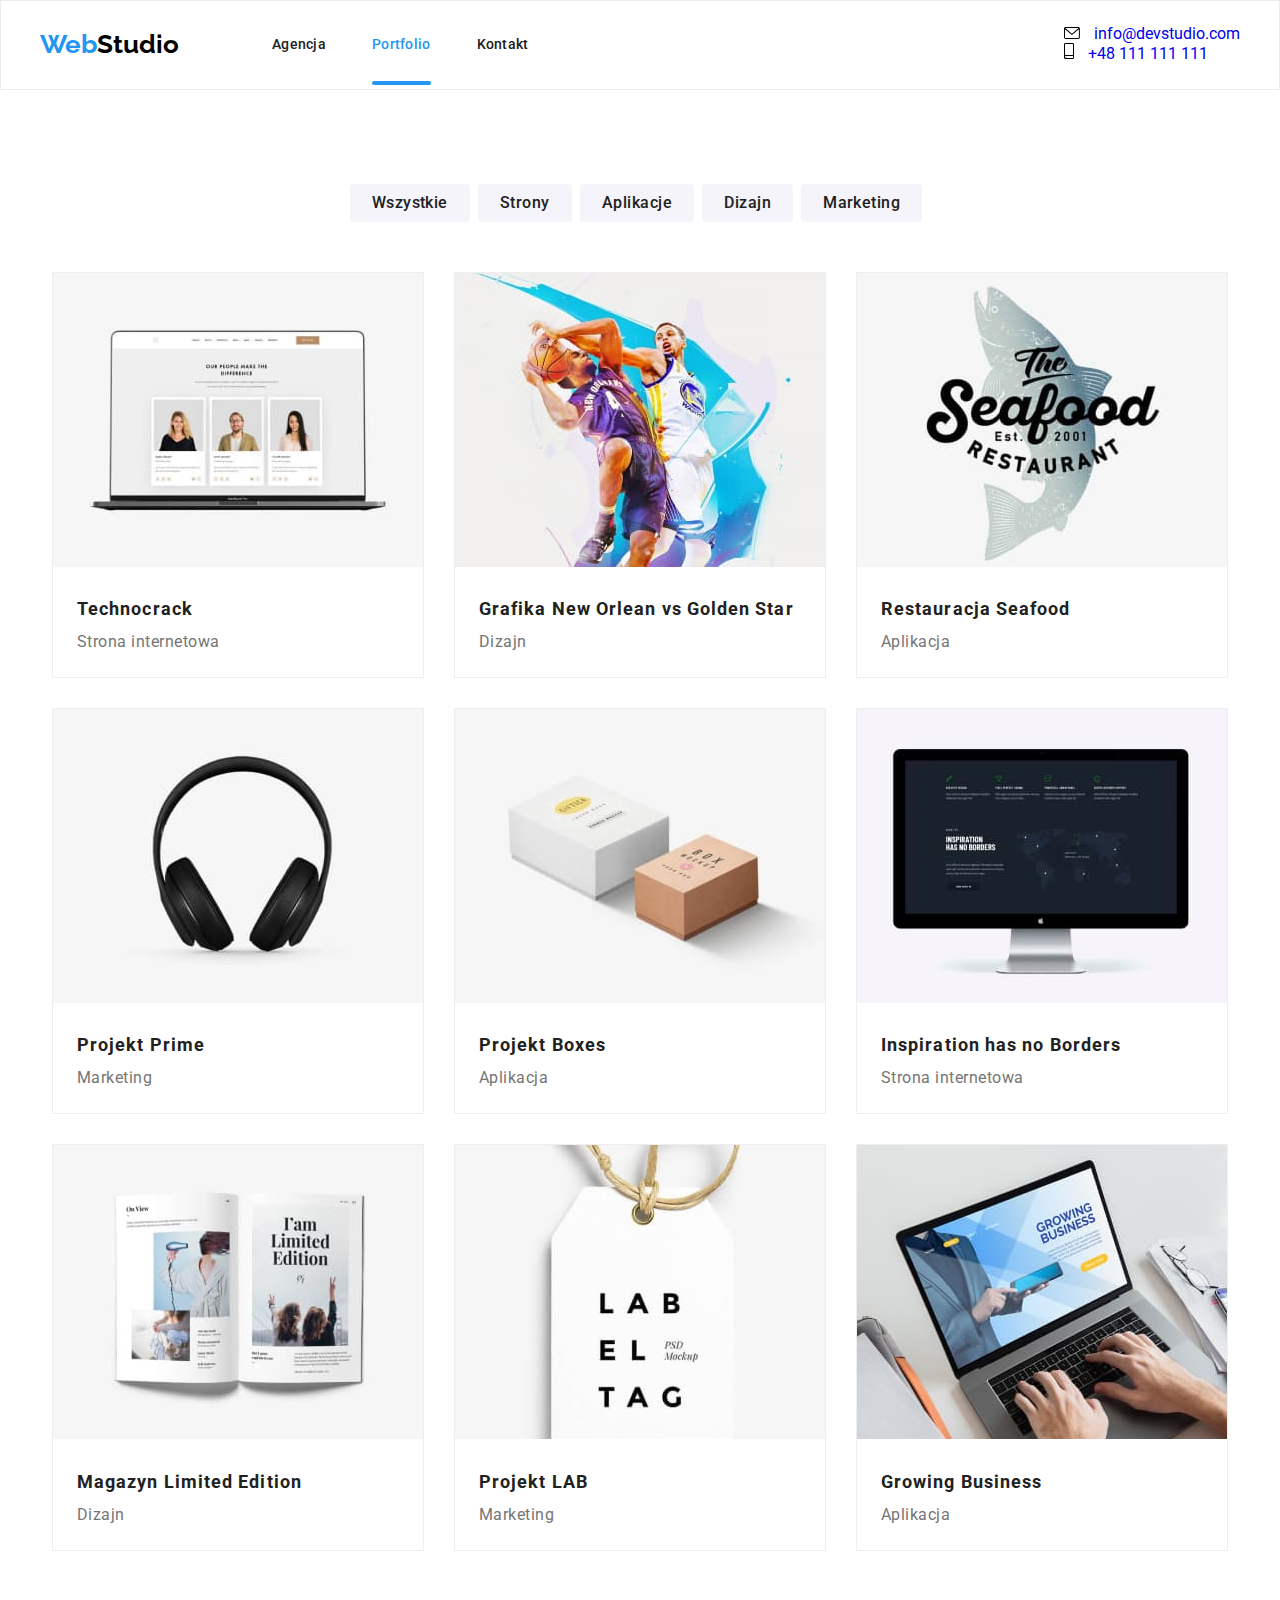
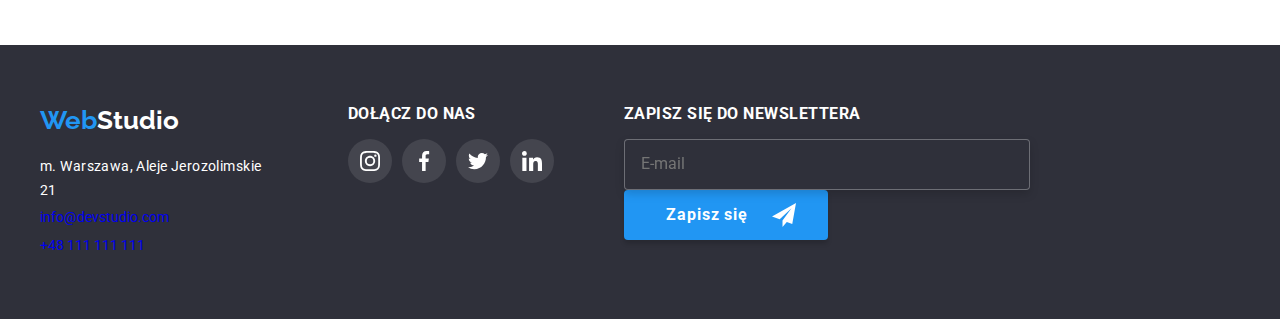
==== commit eebeee95: "a" ====
--- a/portfolio.html
+++ b/portfolio.html
@@ -17,7 +17,7 @@
     <div class="container header__container">
       <nav class="header__nav">
         <a class="logo" href="index.html">Web<span class="logo--dark">Studio</span></a>
-        <ul class="benefits">
+        <ul class="header__list">
 
           <li><a class="header__menu-item" href="index.html">Agencja</a></li>
           <li><a class="header__menu-item header__menu-item--active" href="portfolio.html">Portfolio</a></li>
@@ -53,10 +53,10 @@
           <li><button class="portfolio__button" type="button">Marketing</button></li>
         </ul>
         <ul class="cards">
-          <li class="portfolio__border">
+          <li class="portfolio__box">
             <img src="./images/laptop.jpg" alt="laptop" width="370" height="294" />
             <div class="portfolio__label">
-              <h3 class="benefits__title">Technocrack</h3>
+              <h3 class="portfolio__title">Technocrack</h3>
               <p class="portfolio__paragraph">Strona internetowa</p>
             </div>
             <div class="portfolio__overley">
@@ -64,10 +64,10 @@
                 wykorzystują tę platformę do celów szpiegowskich i ataków na niezabezpieczone serwery konkurencji</p>
             </div>
           </li>
-          <li class="portfolio__border">
+          <li class="portfolio__box">
             <img src="./images/basketball.jpg" alt="basketball players" width="370" height="294" />
             <div class="portfolio__label">
-              <h3 class="benefits__title">Grafika New Orlean vs Golden Star</h3>
+              <h3 class="portfolio__title">Grafika New Orlean vs Golden Star</h3>
               <p class="portfolio__paragraph">Dizajn</p>
             </div>
             <div class="portfolio__overley">
@@ -75,10 +75,10 @@
                 wykorzystują tę platformę do celów szpiegowskich i ataków na niezabezpieczone serwery konkurencji</p>
             </div>
           </li>
-          <li class="portfolio__border">
+          <li class="portfolio__box">
             <img src="./images/seafood.jpg" alt="restaurant's logo" width="370" height="294" />
             <div class="portfolio__label">
-              <h3 class="benefits__title">Restauracja Seafood</h3>
+              <h3 class="portfolio__title">Restauracja Seafood</h3>
               <p class="portfolio__paragraph">Aplikacja</p>
             </div>
             <div class="portfolio__overley">
@@ -86,10 +86,10 @@
                 wykorzystują tę platformę do celów szpiegowskich i ataków na niezabezpieczone serwery konkurencji</p>
             </div>
           </li>
-          <li class="portfolio__border">
+          <li class="portfolio__box">
             <img src="./images/headphones.jpg" alt="headphones" width="370" height="294" />
             <div class="portfolio__label">
-              <h3 class="benefits__title">Projekt Prime</h3>
+              <h3 class="portfolio__title">Projekt Prime</h3>
               <p class="portfolio__paragraph">Marketing</p>
             </div>
             <div class="portfolio__overley">
@@ -97,10 +97,10 @@
                 wykorzystują tę platformę do celów szpiegowskich i ataków na niezabezpieczone serwery konkurencji</p>
             </div>
           </li>
-          <li class="portfolio__border">
+          <li class="portfolio__box">
             <img src="./images/box.jpg" alt="two boxes" width="370" height="294" />
             <div class="portfolio__label">
-              <h3 class="benefits__title">Projekt Boxes</h3>
+              <h3 class="portfolio__title">Projekt Boxes</h3>
               <p class="portfolio__paragraph">Aplikacja</p>
             </div>
             <div class="portfolio__overley">
@@ -108,10 +108,10 @@
                 wykorzystują tę platformę do celów szpiegowskich i ataków na niezabezpieczone serwery konkurencji</p>
             </div>
           </li>
-          <li class="portfolio__border">
+          <li class="portfolio__box">
             <img src="./images/monitor.jpg" alt="monitor" width="370" height="294" />
             <div class="portfolio__label">
-              <h3 class="benefits__title">Inspiration has no Borders</h3>
+              <h3 class="portfolio__title">Inspiration has no Borders</h3>
               <p class="portfolio__paragraph">Strona internetowa</p>
             </div>
             <div class="portfolio__overley">
@@ -119,10 +119,10 @@
                 wykorzystują tę platformę do celów szpiegowskich i ataków na niezabezpieczone serwery konkurencji</p>
             </div>
           </li>
-          <li class="portfolio__border">
+          <li class="portfolio__box">
             <img src="./images/book.jpg" alt="book" width="370" height="294" />
             <div class="portfolio__label">
-              <h3 class="benefits__title">Magazyn Limited Edition</h3>
+              <h3 class="portfolio__title">Magazyn Limited Edition</h3>
               <p class="portfolio__paragraph">Dizajn</p>
             </div>
             <div class="portfolio__overley">
@@ -130,10 +130,10 @@
                 wykorzystują tę platformę do celów szpiegowskich i ataków na niezabezpieczone serwery konkurencji</p>
             </div>
           </li>
-          <li class="portfolio__border">
+          <li class="portfolio__box">
             <img src="./images/labeltag.jpg" alt="labeltag" width="370" height="294" />
             <div class="portfolio__label">
-              <h3 class="benefits__title">Projekt LAB</h3>
+              <h3 class="portfolio__title">Projekt LAB</h3>
               <p class="portfolio__paragraph">Marketing</p>
             </div>
             <div class="portfolio__overley">
@@ -141,10 +141,10 @@
                 wykorzystują tę platformę do celów szpiegowskich i ataków na niezabezpieczone serwery konkurencji</p>
             </div>
           </li>
-          <li class="portfolio__border">
+          <li class="portfolio__box">
             <img src="./images/laptop2.jpg" alt="laptop" width="370" height="294" />
             <div class="portfolio__label">
-              <h3 class="benefits__title">Growing Business</h3>
+              <h3 class="portfolio__title">Growing Business</h3>
               <p class="portfolio__paragraph">Aplikacja</p>
             </div>
             <div class="portfolio__overley">
--- a/css/main.min.css
+++ b/css/main.min.css
@@ -1,790 +1 @@
-/*! modern-normalize v1.1.0 | MIT License | https://github.com/sindresorhus/modern-normalize */
-*,
-::after,
-::before {
-  -webkit-box-sizing: border-box;
-  box-sizing: border-box;
-}
-html {
-  -moz-tab-size: 4;
-  -o-tab-size: 4;
-  tab-size: 4;
-}
-html {
-  line-height: 1.15;
-  -webkit-text-size-adjust: 100%;
-}
-body {
-  margin: 0;
-}
-body {
-  font-family: system-ui, -apple-system, 'Segoe UI', Roboto, Helvetica, Arial, sans-serif,
-    'Apple Color Emoji', 'Segoe UI Emoji';
-}
-hr {
-  height: 0;
-  color: inherit;
-}
-abbr[title] {
-  -webkit-text-decoration: underline dotted;
-  text-decoration: underline dotted;
-}
-b,
-strong {
-  font-weight: bolder;
-}
-code,
-kbd,
-pre,
-samp {
-  font-family: ui-monospace, SFMono-Regular, Consolas, 'Liberation Mono', Menlo, monospace;
-  font-size: 1em;
-}
-small {
-  font-size: 80%;
-}
-sub,
-sup {
-  font-size: 75%;
-  line-height: 0;
-  position: relative;
-  vertical-align: baseline;
-}
-sub {
-  bottom: -0.25em;
-}
-sup {
-  top: -0.5em;
-}
-table {
-  text-indent: 0;
-  border-color: inherit;
-}
-button,
-input,
-optgroup,
-select,
-textarea {
-  font-family: inherit;
-  font-size: 100%;
-  line-height: 1.15;
-  margin: 0;
-}
-button,
-select {
-  text-transform: none;
-}
-[type='button'],
-[type='reset'],
-[type='submit'],
-button {
-  -webkit-appearance: button;
-  -moz-appearance: button;
-  appearance: button;
-}
-::-moz-focus-inner {
-  border-style: none;
-  padding: 0;
-}
-:-moz-focusring {
-  outline: 1px dotted ButtonText;
-}
-:-moz-ui-invalid {
-  box-shadow: none;
-}
-legend {
-  padding: 0;
-}
-progress {
-  vertical-align: baseline;
-}
-::-webkit-inner-spin-button,
-::-webkit-outer-spin-button {
-  height: auto;
-}
-[type='search'] {
-  -webkit-appearance: textfield;
-  -moz-appearance: textfield;
-  appearance: textfield;
-  outline-offset: -2px;
-}
-::-webkit-search-decoration {
-  -webkit-appearance: none;
-}
-::-webkit-file-upload-button {
-  -webkit-appearance: button;
-  font: inherit;
-}
-summary {
-  display: list-item;
-}
-:root {
-  --font-primary: 'Roboto', sans-serif;
-  --font-secondary: 'Raleway', sans-serif;
-  --text-color-primary: rgba(33, 33, 33, 1);
-  --text-color-secondary: rgba(0, 0, 0, 1);
-  --text-color-tertiary: rgba(33, 150, 243, 1);
-  --text-color-quaternary: rgba(255, 255, 255, 1);
-  --text-color-quinary: rgba(117, 117, 117, 1);
-  --text-color-senary: rgba(255, 255, 255, 0.6);
-  --background-color-primary: rgba(255, 255, 255, 1);
-  --background-color-tertiary: rgba(47, 48, 58, 1);
-  --background-color-quaternary: rgba(33, 150, 243, 1);
-  --background-color-quinary: rgba(245, 244, 250, 1);
-  --color-primary: rgba(175, 177, 184, 1);
-  --color-secondary: rgba(117, 117, 117, 0.5);
-  --color-tertiary: rgba(117, 117, 117, 1);
-  --color-quaternary: rgba(255, 255, 255, 0.6);
-}
-* {
-  margin: 0;
-  padding: 0;
-}
-ul {
-  list-style: none;
-}
-a {
-  text-decoration: none;
-}
-.section {
-  padding-top: 94px;
-  padding-bottom: 94px;
-}
-.section__header {
-  color: var(--text-color-primary);
-  font-weight: 700;
-  font-size: 36px;
-  line-height: 1.17;
-  text-align: center;
-  letter-spacing: 0.03em;
-  margin-bottom: 50px;
-}
-.section--lorem {
-  padding-top: 94px;
-  background-color: var(--background-color-primary);
-}
-.container {
-  margin: 0 auto;
-  max-width: 1200px;
-}
-body {
-  font-family: var(--font-primary);
-  color: var(--text-color-primary);
-}
-.section--dark {
-  background-color: var(--background-color-quinary);
-}
-.cards {
-  display: -webkit-box;
-  display: -ms-flexbox;
-  display: flex;
-  -ms-flex-wrap: wrap;
-  flex-wrap: wrap;
-  -webkit-box-pack: center;
-  -ms-flex-pack: center;
-  justify-content: center;
-  gap: 30px;
-}
-.card {
-  position: relative;
-}
-.card__name {
-  color: var(--text-color-primary);
-  font-weight: 500;
-  font-size: 16px;
-  line-height: 1.33;
-  text-align: center;
-  letter-spacing: 0.03em;
-  padding-top: 30px;
-  padding-bottom: 10px;
-}
-.card__paragraph {
-  color: var(--text-color-quinary);
-  font-size: 16px;
-  line-height: 1.33;
-  text-align: center;
-  letter-spacing: 0.03em;
-  padding-bottom: 30px;
-}
-.card__box {
-  background: var(--background-color-primary);
-  -webkit-box-shadow: 0px 1px 3px rgba(0, 0, 0, 0.12), 0px 1px 1px rgba(0, 0, 0, 0.14),
-    0px 2px 1px rgba(0, 0, 0, 0.2);
-  box-shadow: 0px 1px 3px rgba(0, 0, 0, 0.12), 0px 1px 1px rgba(0, 0, 0, 0.14),
-    0px 2px 1px rgba(0, 0, 0, 0.2);
-  border-radius: 0px 0px 4px 4px;
-}
-.card__label {
-  position: absolute;
-  text-align: center;
-  padding-top: 27px;
-  width: 370px;
-  height: 70px;
-  font-weight: 700;
-  font-size: 14px;
-  color: var(--text-color-quaternary);
-  background: var(--background-color-tertiary);
-  opacity: 0.8;
-  top: 224px;
-}
-.social-media {
-  display: -webkit-box;
-  display: -ms-flexbox;
-  display: flex;
-  -webkit-box-pack: center;
-  -ms-flex-pack: center;
-  justify-content: center;
-  padding-top: 16px;
-  gap: 10px;
-}
-.social-media__icon {
-  fill: #afb1b8;
-}
-.social-media__button {
-  background: rgba(255, 255, 255, 0.1);
-  width: 44px;
-  height: 44px;
-  border-radius: 50%;
-  cursor: pointer;
-  padding: 12px;
-  border: none;
-  margin-bottom: 30px;
-}
-.social-media__button:focus,
-.social-media__button:hover {
-  background: var(--background-color-quaternary);
-}
-.social-media__button:focus .social-media__icons,
-.social-media__button:hover .social-media__icons {
-  fill: var(--background-color-primary);
-}
-.modal {
-  width: 528px;
-  height: 581px;
-  background: var(--background-color-primary);
-  -webkit-box-shadow: 0px 1px 3px rgba(0, 0, 0, 0.12), 0px 1px 1px rgba(0, 0, 0, 0.14),
-    0px 2px 1px rgba(0, 0, 0, 0.2);
-  box-shadow: 0px 1px 3px rgba(0, 0, 0, 0.12), 0px 1px 1px rgba(0, 0, 0, 0.14),
-    0px 2px 1px rgba(0, 0, 0, 0.2);
-  border-radius: 4px;
-}
-.modal__overley {
-  display: -webkit-box;
-  display: -ms-flexbox;
-  display: flex;
-  position: fixed;
-  -webkit-box-pack: center;
-  -ms-flex-pack: center;
-  justify-content: center;
-  -webkit-box-align: center;
-  -ms-flex-align: center;
-  align-items: center;
-  width: 100%;
-  height: 100%;
-  left: 0px;
-  top: 0px;
-  background: rgba(0, 0, 0, 0.2);
-}
-.modal__button-close {
-  position: relative;
-  cursor: pointer;
-  background: var(--background-color-primary);
-  border: 1px solid rgba(0, 0, 0, 0.1);
-  border-radius: 50%;
-  width: 30px;
-  height: 30px;
-  left: 490px;
-  top: 8px;
-}
-.modal__title {
-  display: -webkit-box;
-  display: -ms-flexbox;
-  display: flex;
-  -webkit-box-pack: center;
-  -ms-flex-pack: center;
-  justify-content: center;
-  font-size: 20px;
-  font-weight: 700;
-  line-height: 1.17;
-  letter-spacing: 0.03em;
-  text-align: center;
-}
-.modal__link {
-  font-size: 14px;
-  font-weight: 400;
-  line-height: 1.71;
-  letter-spacing: 0.03em;
-  text-decoration: underline;
-  color: var(--background-color-quaternary);
-}
-.modal__button {
-  background: #2196f3;
-  -webkit-box-shadow: 0px 4px 4px rgba(0, 0, 0, 0.15);
-  box-shadow: 0px 4px 4px rgba(0, 0, 0, 0.15);
-  border-radius: 4px;
-  border: none;
-  cursor: pointer;
-  color: var(--background-color-primary);
-  font-size: 16px;
-  font-weight: 700;
-  line-height: 1.87;
-  letter-spacing: 0.06em;
-  padding: 10px 76px;
-}
-.modal__is-hidden {
-  display: none;
-  visibility: hidden;
-}
-.footer {
-  background-color: var(--background-color-tertiary);
-  padding-top: 60px;
-  padding-bottom: 60px;
-}
-.footer__list {
-  display: -webkit-box;
-  display: -ms-flexbox;
-  display: flex;
-  gap: 70px;
-}
-.footer__title {
-  color: var(--text-color-quaternary);
-  font-weight: 700;
-  font-size: 16px;
-  letter-spacing: 0.03em;
-  line-height: 1.17;
-}
-.footer__paragraph {
-  color: var(--background-color-primary);
-  font-weight: 400;
-  font-size: 14px;
-  line-height: 1.71;
-  letter-spacing: 0.03em;
-  font-style: normal;
-}
-.footer__icon {
-  fill: var(--background-color-primary);
-}
-.footer__newsletter {
-  padding-top: 16px;
-}
-.footer__newsletter-icon {
-  fill: var(--background-color-primary);
-  margin-left: 24px;
-}
-.footer__field {
-  padding: 15px 185px 15px 16px;
-  margin-right: 12px;
-  border: 1px solid rgba(255, 255, 255, 0.3);
-  -webkit-filter: drop-shadow(0px 4px 4px rgba(0, 0, 0, 0.15));
-  filter: drop-shadow(0px 4px 4px rgba(0, 0, 0, 0.15));
-  border-radius: 4px;
-  background: #2f303a;
-  color: var(--color-quaternary);
-}
-.footer__button {
-  display: -webkit-inline-box;
-  display: -ms-inline-flexbox;
-  display: inline-flex;
-  color: var(--text-color-quaternary);
-  font-weight: 700;
-  background-color: var(--background-color-quaternary);
-  cursor: pointer;
-  font-size: 16px;
-  line-height: 1.87;
-  border: none;
-  letter-spacing: 0.06em;
-  -webkit-box-shadow: 0px 4px 4px rgba(0, 0, 0, 0.15);
-  box-shadow: 0px 4px 4px rgba(0, 0, 0, 0.15);
-  border-radius: 4px;
-  padding-left: 42px;
-  -webkit-box-align: center;
-  -ms-flex-align: center;
-  align-items: center;
-  padding: 10px 32px 10px 42px;
-}
-.address {
-  color: var(--text-color-quaternary);
-  font-size: 14px;
-  line-height: 2;
-  font-style: normal;
-  padding-top: 20px;
-}
-.header {
-  background-color: var(--background-color-primary);
-  border: 1px solid #ececec;
-}
-.header__container {
-  display: -webkit-box;
-  display: -ms-flexbox;
-  display: flex;
-  -webkit-box-align: center;
-  -ms-flex-align: center;
-  align-items: center;
-  -webkit-box-pack: justify;
-  -ms-flex-pack: justify;
-  justify-content: space-between;
-  padding-top: 24px;
-  padding-bottom: 25px;
-}
-.header__menu-item {
-  display: -webkit-box;
-  display: -ms-flexbox;
-  display: flex;
-  position: relative;
-  color: var(--text-color-primary);
-  font-weight: 500;
-  font-size: 14px;
-  line-height: 1.17;
-  margin-right: 46px;
-  letter-spacing: 0.02em;
-}
-.header__menu-item:hover,
-.header__menu-item:focus {
-  color: var(--text-color-tertiary);
-}
-.header__icon {
-  margin-right: 10px;
-}
-.header__contacts {
-  display: -webkit-box;
-  display: -ms-flexbox;
-  display: flex;
-  -webkit-box-pack: justify;
-  -ms-flex-pack: justify;
-  justify-content: space-between;
-}
-.header__link {
-  margin-right: 30px;
-  color: var(--text-color-quinary);
-  font-weight: 500;
-  font-size: 14px;
-  line-height: 1.17;
-  letter-spacing: 0.02em;
-  font-style: normal;
-}
-.header__link:focus,
-.header__link:hover {
-  color: var(--background-color-quaternary);
-  fill: var(--background-color-quaternary);
-}
-.header__menu-item--active {
-  color: var(--background-color-quaternary);
-}
-.header__menu-item--active::after {
-  position: absolute;
-  content: '';
-  background: var(--background-color-quaternary);
-  height: 4px;
-  width: 100%;
-  border-radius: 2px;
-  top: 45px;
-  left: 0;
-}
-.header__nav {
-  display: -webkit-box;
-  display: -ms-flexbox;
-  display: flex;
-  -webkit-box-align: center;
-  -ms-flex-align: center;
-  align-items: center;
-}
-.logo {
-  color: var(--text-color-tertiary);
-  font-family: var(--font-secondary);
-  font-weight: 700;
-  font-size: 26px;
-  text-align: center;
-  line-height: 1.17;
-}
-.logo--dark {
-  color: var(--text-color-secondary);
-  margin-right: 93px;
-}
-.logo--light {
-  color: var(--text-color-quaternary);
-}
-.portfolio__btn-list {
-  display: -webkit-box;
-  display: -ms-flexbox;
-  display: flex;
-  margin-bottom: 50px;
-  -webkit-box-pack: center;
-  -ms-flex-pack: center;
-  justify-content: center;
-}
-.portfolio__btn-list--button {
-  color: var(--text-color-primary);
-  font-weight: 500;
-  background-color: var(--background-color-quinary);
-  cursor: pointer;
-  border: none;
-  font-size: 16px;
-  line-height: 1.62;
-  text-align: center;
-  letter-spacing: 0.03em;
-  margin-right: 8px;
-  padding: 6px 22px;
-  border-radius: 4px;
-}
-.portfolio__btn-list--button:focus,
-.portfolio__btn-list--button:hover {
-  color: var(--text-color-quaternary);
-  background-color: var(--background-color-quaternary);
-  -webkit-box-shadow: 0 2px 2px 0 rgba(0, 0, 0, 0.12);
-  box-shadow: 0 2px 2px 0 rgba(0, 0, 0, 0.12);
-}
-.portfolio__btn-list--border {
-  position: relative;
-  background: var(--background-color-primary);
-  border: 1px solid #eee;
-  overflow: hidden;
-}
-.portfolio__btn-list--border:hover {
-  background: var(--background-color-primary);
-  border: 1px solid #eee;
-  -webkit-box-shadow: 1px 4px 6px 0 rgba(0, 0, 0, 0.16);
-  box-shadow: 1px 4px 6px 0 rgba(0, 0, 0, 0.16);
-}
-.portfolio__btn-list--border:hover .overley {
-  bottom: 0;
-}
-.portfolio__btn-list--paragraph {
-  color: var(--text-color-quinary);
-  font-size: 16px;
-  line-height: 1.87;
-  letter-spacing: 0.03em;
-  padding-left: 24px;
-  padding-bottom: 20px;
-}
-.portfolio__btn-list--label {
-  position: relative;
-  background-color: var(--background-color-primary);
-  z-index: 1;
-}
-.portfolio__btn-list--border:hover .overley {
-  bottom: 0;
-}
-.portfolio__btn-list--overley {
-  position: absolute;
-  font-weight: 400;
-  font-size: 18px;
-  color: var(--text-color-quaternary);
-  line-height: 1.55;
-  letter-spacing: 0.3;
-  padding: 49px 45px 49px 24px;
-  width: 370px;
-  height: 294px;
-  background: rgba(33, 150, 243, 0.9);
-  -webkit-transition: -webkit-transform 250ms cubic-bezier(0.4, 0, 0.2, 1);
-  transition: -webkit-transform 250ms cubic-bezier(0.4, 0, 0.2, 1);
-  transition: transform 250ms cubic-bezier(0.4, 0, 0.2, 1);
-  transition: transform 250ms cubic-bezier(0.4, 0, 0.2, 1),
-    -webkit-transform 250ms cubic-bezier(0.4, 0, 0.2, 1);
-  -webkit-transform: translateY(0);
-  transform: translateY(0);
-}
-.portfolio__btn-list--border:hover .portfolio__btn-list--overley,
-.portfolio__btn-list--border:focus .portfolio__btn-list--overley {
-  -webkit-transform: translateY(-137.5%);
-  transform: translateY(-137.5%);
-}
-.benefits {
-  position: relative;
-  display: -webkit-box;
-  display: -ms-flexbox;
-  display: flex;
-  -webkit-box-pack: justify;
-  -ms-flex-pack: justify;
-  justify-content: space-between;
-  -webkit-box-align: center;
-  -ms-flex-align: center;
-  align-items: center;
-}
-.benefits__title {
-  font-size: 18px;
-  font-weight: 700;
-  letter-spacing: 0.06em;
-  line-height: 2;
-  color: var(--text-color-primary);
-  padding-left: 24px;
-  padding-top: 20px;
-}
-.slogan {
-  display: -webkit-box;
-  display: -ms-flexbox;
-  display: flex;
-  background-color: var(--background-color-tertiary);
-  background-image: -webkit-gradient(
-      linear,
-      left bottom,
-      left top,
-      from(rgba(47, 48, 58, 0.4)),
-      color-stop(80%, rgba(47, 48, 58, 0.4))
-    ),
-    url(../images/overlay.jpg);
-  background-image: linear-gradient(to top, rgba(47, 48, 58, 0.4) 0%, rgba(47, 48, 58, 0.4) 80%),
-    url(../images/overlay.jpg);
-  text-align: center;
-  -webkit-box-pack: center;
-  -ms-flex-pack: center;
-  justify-content: center;
-  padding-top: 200px;
-  padding-bottom: 200px;
-  background-size: cover;
-}
-.slogan__title {
-  color: var(--text-color-quaternary);
-  letter-spacing: 0.06em;
-  font-size: 44px;
-  line-height: 1.36;
-  margin-bottom: 30px;
-  width: 696px;
-}
-.slogan__button {
-  color: var(--text-color-quaternary);
-  font-weight: 700;
-  background-color: var(--background-color-quaternary);
-  cursor: pointer;
-  font-size: 16px;
-  line-height: 1.87;
-  border: none;
-  letter-spacing: 0.06em;
-  padding: 10px 41px 10px 42px;
-  border-radius: 4px;
-}
-.clients {
-  padding-top: 94px;
-  padding-bottom: 94px;
-  background-color: var(--background-color-primary);
-}
-.clients__icon {
-  fill: var(--color-primary);
-  border: 1px solid var(--color-primary);
-  border-radius: 4px;
-  width: 170px;
-  height: 92px;
-  padding: 16px 32px;
-}
-.clients__icon:focus,
-.clients__icon:hover {
-  border-color: var(--background-color-quaternary);
-  fill: var(--background-color-quaternary);
-}
-.offer {
-  position: relative;
-  display: -webkit-box;
-  display: -ms-flexbox;
-  display: flex;
-  -webkit-box-pack: justify;
-  -ms-flex-pack: justify;
-  justify-content: space-between;
-  -webkit-box-align: center;
-  -ms-flex-align: center;
-  align-items: center;
-}
-.offer__icons {
-  margin-bottom: 30px;
-}
-.offer__title {
-  color: var(--text-color-primary);
-  font-weight: 700;
-  text-transform: uppercase;
-  font-size: 14px;
-  line-height: 1.17;
-  letter-spacing: 0.03em;
-  margin-bottom: 10px;
-}
-.offer__paragraph {
-  color: var(--text-color-quinary);
-  font-size: 14px;
-  line-height: 2;
-  letter-spacing: 0.03em;
-}
-.form {
-  display: -webkit-box;
-  display: -ms-flexbox;
-  display: flex;
-  -webkit-box-orient: vertical;
-  -webkit-box-direction: normal;
-  -ms-flex-direction: column;
-  flex-direction: column;
-}
-.form__comment {
-  width: 448px;
-  height: 120px;
-  border: 1px solid rgba(33, 33, 33, 0.2);
-  border-radius: 4px;
-  resize: none;
-  color: var(--color-secondary);
-  font-size: 12px;
-  font-weight: 400;
-  line-height: 1.16;
-  letter-spacing: 0.01em;
-  padding-top: 12px;
-  padding-left: 16px;
-}
-.form__comment:focus,
-.form__comment:hover {
-  border: 1px solid var(--background-color-quaternary);
-  outline: none;
-}
-.form__list {
-  display: -webkit-box;
-  display: -ms-flexbox;
-  display: flex;
-  -ms-flex-wrap: wrap;
-  flex-wrap: wrap;
-  -webkit-box-pack: center;
-  -ms-flex-pack: center;
-  justify-content: center;
-  -ms-flex-line-pack: distribute;
-  align-content: space-around;
-  min-height: 501px;
-}
-.form__label {
-  position: relative;
-  width: 448px;
-  height: 40px;
-}
-.form__paragraph {
-  color: var(--color-tertiary);
-  font-size: 12px;
-  font-weight: 400;
-  line-height: 1.16px;
-  letter-spacing: 0.01em;
-  margin-bottom: 8px;
-}
-.form__field {
-  position: relative;
-  width: 448px;
-  height: 40px;
-  border: 1px solid rgba(33, 33, 33, 0.2);
-  border-radius: 4px;
-  padding-left: 42px;
-  outline: none;
-}
-.form__field:hover,
-.form__field:focus {
-  border: 1px solid var(--background-color-quaternary);
-  outline: none;
-}
-.form__icon {
-  position: absolute;
-  margin-top: 11px;
-  margin-left: 12px;
-  left: 0;
-  fill: var(--text-color-primary);
-}
-.form:hover .form__icons,
-.form:focus .form__icons {
-  fill: var(--background-color-quaternary);
-}
-.form__form-checkbox:checked {
-  border: none;
-  background-image: url('../images/icons.svg#icon-Vector');
-  background-position: center;
-  background-repeat: no-repeat;
-  background-size: cover;
-  -webkit-box-shadow: none;
-  box-shadow: none;
-} /*# sourceMappingURL=main.min.css.map */
+/*! modern-normalize v1.1.0 | MIT License | https://github.com/sindresorhus/modern-normalize */*,::after,::before{-webkit-box-sizing:border-box;box-sizing:border-box}html{-moz-tab-size:4;-o-tab-size:4;tab-size:4}html{line-height:1.15;-webkit-text-size-adjust:100%}body{margin:0}body{font-family:system-ui,-apple-system,"Segoe UI",Roboto,Helvetica,Arial,sans-serif,"Apple Color Emoji","Segoe UI Emoji"}hr{height:0;color:inherit}abbr[title]{-webkit-text-decoration:underline dotted;text-decoration:underline dotted}b,strong{font-weight:bolder}code,kbd,pre,samp{font-family:ui-monospace,SFMono-Regular,Consolas,"Liberation Mono",Menlo,monospace;font-size:1em}small{font-size:80%}sub,sup{font-size:75%;line-height:0;position:relative;vertical-align:baseline}sub{bottom:-0.25em}sup{top:-0.5em}table{text-indent:0;border-color:inherit}button,input,optgroup,select,textarea{font-family:inherit;font-size:100%;line-height:1.15;margin:0}button,select{text-transform:none}[type=button],[type=reset],[type=submit],button{-webkit-appearance:button;-moz-appearance:button;appearance:button}::-moz-focus-inner{border-style:none;padding:0}:-moz-focusring{outline:1px dotted ButtonText}:-moz-ui-invalid{box-shadow:none}legend{padding:0}progress{vertical-align:baseline}::-webkit-inner-spin-button,::-webkit-outer-spin-button{height:auto}[type=search]{-webkit-appearance:textfield;-moz-appearance:textfield;appearance:textfield;outline-offset:-2px}::-webkit-search-decoration{-webkit-appearance:none}::-webkit-file-upload-button{-webkit-appearance:button;font:inherit}summary{display:list-item}:root{--font-primary: "Roboto", sans-serif;--font-secondary: "Raleway", sans-serif;--text-color-primary: rgba(33, 33, 33, 1);--text-color-secondary: rgba(0, 0, 0, 1);--text-color-tertiary: rgba(33, 150, 243, 1);--text-color-quaternary: rgba(255, 255, 255, 1);--text-color-quinary: rgba(117, 117, 117, 1);--text-color-senary: rgba(255, 255, 255, 0.6);--background-color-primary: rgba(255, 255, 255, 1);--background-color-tertiary: rgba(47, 48, 58, 1);--background-color-quaternary: rgba(33, 150, 243, 1);--background-color-quinary: rgba(245, 244, 250, 1);--color-primary: rgba(175, 177, 184, 1);--color-secondary: rgba(117, 117, 117, 0.5);--color-tertiary: rgba(117, 117, 117, 1);--color-quaternary: rgba(255, 255, 255, 0.6)}*{margin:0;padding:0}ul{list-style:none}a{text-decoration:none}.section{padding-top:94px;padding-bottom:94px}.section__header{color:var(--text-color-primary);font-weight:700;font-size:36px;line-height:1.17;text-align:center;letter-spacing:.03em;margin-bottom:50px}.section--lorem{padding-top:94px;background-color:var(--background-color-primary)}.container{margin:0 auto;max-width:1200px}body{font-family:var(--font-primary);color:var(--text-color-primary)}.section--dark{background-color:var(--background-color-quinary)}.cards{display:-webkit-box;display:-ms-flexbox;display:flex;-ms-flex-wrap:wrap;flex-wrap:wrap;-webkit-box-pack:center;-ms-flex-pack:center;justify-content:center;gap:30px}.card{position:relative}.card__name{color:var(--text-color-primary);font-weight:500;font-size:16px;line-height:1.33;text-align:center;letter-spacing:.03em;padding-top:30px;padding-bottom:10px}.card__paragraph{color:var(--text-color-quinary);font-size:16px;line-height:1.33;text-align:center;letter-spacing:.03em;padding-bottom:30px}.card__box{background:var(--background-color-primary);-webkit-box-shadow:0px 1px 3px rgba(0,0,0,.12),0px 1px 1px rgba(0,0,0,.14),0px 2px 1px rgba(0,0,0,.2);box-shadow:0px 1px 3px rgba(0,0,0,.12),0px 1px 1px rgba(0,0,0,.14),0px 2px 1px rgba(0,0,0,.2);border-radius:0px 0px 4px 4px}.card__label{position:absolute;text-align:center;padding-top:27px;width:370px;height:70px;font-weight:700;font-size:14px;color:var(--text-color-quaternary);background:var(--background-color-tertiary);opacity:.8;top:224px}.social-media{display:-webkit-box;display:-ms-flexbox;display:flex;-webkit-box-pack:center;-ms-flex-pack:center;justify-content:center;padding-top:16px;gap:10px}.social-media__icon{fill:#afb1b8}.social-media__button{background:rgba(255,255,255,.1);width:44px;height:44px;border-radius:50%;cursor:pointer;padding:12px;border:none;margin-bottom:30px}.social-media__button:focus,.social-media__button:hover{background:var(--background-color-quaternary)}.social-media__button:focus .social-media__icons,.social-media__button:hover .social-media__icons{fill:var(--background-color-primary)}.modal{width:528px;height:581px;background:var(--background-color-primary);-webkit-box-shadow:0px 1px 3px rgba(0,0,0,.12),0px 1px 1px rgba(0,0,0,.14),0px 2px 1px rgba(0,0,0,.2);box-shadow:0px 1px 3px rgba(0,0,0,.12),0px 1px 1px rgba(0,0,0,.14),0px 2px 1px rgba(0,0,0,.2);border-radius:4px}.modal__overley{display:-webkit-box;display:-ms-flexbox;display:flex;position:fixed;-webkit-box-pack:center;-ms-flex-pack:center;justify-content:center;-webkit-box-align:center;-ms-flex-align:center;align-items:center;width:100%;height:100%;left:0px;top:0px;background:rgba(0,0,0,.2)}.modal__button-close{position:relative;cursor:pointer;background:var(--background-color-primary);border:1px solid rgba(0,0,0,.1);border-radius:50%;width:30px;height:30px;left:490px;top:8px}.modal__title{display:-webkit-box;display:-ms-flexbox;display:flex;-webkit-box-pack:center;-ms-flex-pack:center;justify-content:center;font-size:20px;font-weight:700;line-height:1.17;letter-spacing:.03em;text-align:center}.modal__link{font-size:14px;font-weight:400;line-height:1.71;letter-spacing:.03em;text-decoration:underline;color:var(--background-color-quaternary)}.modal__button{background:#2196f3;-webkit-box-shadow:0px 4px 4px rgba(0,0,0,.15);box-shadow:0px 4px 4px rgba(0,0,0,.15);border-radius:4px;border:none;cursor:pointer;color:var(--background-color-primary);font-size:16px;font-weight:700;line-height:1.87;letter-spacing:.06em;padding:10px 76px}.modal__is-hidden{display:none;visibility:hidden}.footer{background-color:var(--background-color-tertiary);padding-top:60px;padding-bottom:60px}.footer__list{display:-webkit-box;display:-ms-flexbox;display:flex;gap:70px}.footer__title{color:var(--text-color-quaternary);font-weight:700;font-size:16px;letter-spacing:.03em;line-height:1.17}.footer__paragraph{color:var(--background-color-primary);font-weight:400;font-size:14px;line-height:1.71;letter-spacing:.03em;font-style:normal}.footer__icon{fill:var(--background-color-primary)}.footer__newsletter{padding-top:16px}.footer__newsletter-icon{fill:var(--background-color-primary);margin-left:24px}.footer__field{padding:15px 185px 15px 16px;margin-right:12px;border:1px solid rgba(255,255,255,.3);-webkit-filter:drop-shadow(0px 4px 4px rgba(0, 0, 0, 0.15));filter:drop-shadow(0px 4px 4px rgba(0, 0, 0, 0.15));border-radius:4px;background:#2f303a;color:var(--color-quaternary)}.footer__button{display:-webkit-inline-box;display:-ms-inline-flexbox;display:inline-flex;color:var(--text-color-quaternary);font-weight:700;background-color:var(--background-color-quaternary);cursor:pointer;font-size:16px;line-height:1.87;border:none;letter-spacing:.06em;-webkit-box-shadow:0px 4px 4px rgba(0,0,0,.15);box-shadow:0px 4px 4px rgba(0,0,0,.15);border-radius:4px;padding-left:42px;-webkit-box-align:center;-ms-flex-align:center;align-items:center;padding:10px 32px 10px 42px}.address{color:var(--text-color-quaternary);font-size:14px;line-height:2;font-style:normal;padding-top:20px}.header{background-color:var(--background-color-primary);border:1px solid #ececec}.header__container{display:-webkit-box;display:-ms-flexbox;display:flex;-webkit-box-align:center;-ms-flex-align:center;align-items:center;-webkit-box-pack:justify;-ms-flex-pack:justify;justify-content:space-between;padding-top:24px;padding-bottom:25px}.header__menu-item{display:-webkit-box;display:-ms-flexbox;display:flex;position:relative;color:var(--text-color-primary);font-weight:500;font-size:14px;line-height:1.17;margin-right:46px;letter-spacing:.02em}.header__menu-item:hover,.header__menu-item:focus{color:var(--text-color-tertiary)}.header__icon{margin-right:10px}.header__contact{display:-webkit-box;display:-ms-flexbox;display:flex;-webkit-box-pack:justify;-ms-flex-pack:justify;justify-content:space-between}.header__links{margin-right:30px;color:var(--text-color-quinary);font-weight:500;font-size:14px;line-height:1.17;letter-spacing:.02em;font-style:normal}.header__links:focus,.header__links:hover{color:var(--background-color-quaternary);fill:var(--background-color-quaternary)}.header__list{position:relative;display:-webkit-box;display:-ms-flexbox;display:flex;-webkit-box-pack:justify;-ms-flex-pack:justify;justify-content:space-between;-webkit-box-align:center;-ms-flex-align:center;align-items:center}.header__menu-item--active{color:var(--background-color-quaternary)}.header__menu-item--active::after{position:absolute;content:"";background:var(--background-color-quaternary);height:4px;width:100%;border-radius:2px;top:45px;left:0}.header__nav{display:-webkit-box;display:-ms-flexbox;display:flex;-webkit-box-align:center;-ms-flex-align:center;align-items:center}.logo{color:var(--text-color-tertiary);font-family:var(--font-secondary);font-weight:700;font-size:26px;text-align:center;line-height:1.17}.logo--dark{color:var(--text-color-secondary);margin-right:93px}.logo--light{color:var(--text-color-quaternary)}.portfolio{padding-top:94px;padding-bottom:94px}.portfolio__list{display:-webkit-box;display:-ms-flexbox;display:flex;margin-bottom:50px;-webkit-box-pack:center;-ms-flex-pack:center;justify-content:center}.portfolio__button{color:var(--text-color-primary);font-weight:500;background-color:var(--background-color-quinary);cursor:pointer;border:none;font-size:16px;line-height:1.62;text-align:center;letter-spacing:.03em;margin-right:8px;padding:6px 22px;border-radius:4px}.portfolio__button:focus,.portfolio__button:hover{color:var(--text-color-quaternary);background-color:var(--background-color-quaternary);-webkit-box-shadow:0 2px 2px 0 rgba(0,0,0,.12);box-shadow:0 2px 2px 0 rgba(0,0,0,.12)}.portfolio__box{position:relative;background:var(--background-color-primary);border:1px solid #eee;overflow:hidden}.portfolio__box:hover{background:var(--background-color-primary);border:1px solid #eee;-webkit-box-shadow:1px 4px 6px 0 rgba(0,0,0,.16);box-shadow:1px 4px 6px 0 rgba(0,0,0,.16)}.portfolio__box:hover .overley{bottom:0}.portfolio__overley{position:absolute;font-weight:400;font-size:18px;color:var(--text-color-quaternary);line-height:1.55;letter-spacing:.3;padding:49px 45px 49px 24px;width:370px;height:294px;background:rgba(33,150,243,.9);-webkit-transition:-webkit-transform 250ms cubic-bezier(0.4, 0, 0.2, 1);transition:-webkit-transform 250ms cubic-bezier(0.4, 0, 0.2, 1);transition:transform 250ms cubic-bezier(0.4, 0, 0.2, 1);transition:transform 250ms cubic-bezier(0.4, 0, 0.2, 1), -webkit-transform 250ms cubic-bezier(0.4, 0, 0.2, 1);-webkit-transform:translateY(0);transform:translateY(0)}.portfolio__paragraph{color:var(--text-color-quinary);font-size:16px;line-height:1.87;letter-spacing:.03em;padding-left:24px;padding-bottom:20px}.portfolio_label{position:relative;background-color:var(--background-color-primary);z-index:1}.portfolio__title{font-size:18px;font-weight:700;letter-spacing:.06em;line-height:2;color:var(--text-color-primary);padding-left:24px;padding-top:20px}.portfolio__box:hover .overley{bottom:0}.portfolio__box:hover .portfolio__overley,.portfolio__box:focus .portfolio__overley{-webkit-transform:translateY(-137.5%);transform:translateY(-137.5%)}.slogan{display:-webkit-box;display:-ms-flexbox;display:flex;background-color:var(--background-color-tertiary);background-image:-webkit-gradient(linear, left bottom, left top, from(rgba(47, 48, 58, 0.4)), color-stop(80%, rgba(47, 48, 58, 0.4))),url(../images/overlay.jpg);background-image:linear-gradient(to top, rgba(47, 48, 58, 0.4) 0%, rgba(47, 48, 58, 0.4) 80%),url(../images/overlay.jpg);text-align:center;-webkit-box-pack:center;-ms-flex-pack:center;justify-content:center;padding-top:200px;padding-bottom:200px;background-size:cover}.slogan__title{color:var(--text-color-quaternary);letter-spacing:.06em;font-size:44px;line-height:1.36;margin-bottom:30px;width:696px}.slogan__button{color:var(--text-color-quaternary);font-weight:700;background-color:var(--background-color-quaternary);cursor:pointer;font-size:16px;line-height:1.87;border:none;letter-spacing:.06em;padding:10px 41px 10px 42px;border-radius:4px}.clients{padding-top:94px;padding-bottom:94px;background-color:var(--background-color-primary)}.clients__icon{fill:var(--color-primary);border:1px solid var(--color-primary);border-radius:4px;width:170px;height:92px;padding:16px 32px}.clients__icon:focus,.clients__icon:hover{border-color:var(--background-color-quaternary);fill:var(--background-color-quaternary)}.clients__list{position:relative;display:-webkit-box;display:-ms-flexbox;display:flex;-webkit-box-pack:justify;-ms-flex-pack:justify;justify-content:space-between;-webkit-box-align:center;-ms-flex-align:center;align-items:center}.offer{position:relative;display:-webkit-box;display:-ms-flexbox;display:flex;-webkit-box-pack:justify;-ms-flex-pack:justify;justify-content:space-between;-webkit-box-align:center;-ms-flex-align:center;align-items:center}.offer__icons{margin-bottom:30px}.offer__title{color:var(--text-color-primary);font-weight:700;text-transform:uppercase;font-size:14px;line-height:1.17;letter-spacing:.03em;margin-bottom:10px}.offer__paragraph{color:var(--text-color-quinary);font-size:14px;line-height:2;letter-spacing:.03em}.form{display:-webkit-box;display:-ms-flexbox;display:flex;-webkit-box-orient:vertical;-webkit-box-direction:normal;-ms-flex-direction:column;flex-direction:column}.form__comment{width:448px;height:120px;border:1px solid rgba(33,33,33,.2);border-radius:4px;resize:none;color:var(--color-secondary);font-size:12px;font-weight:400;line-height:1.16;letter-spacing:.01em;padding-top:12px;padding-left:16px}.form__comment:focus,.form__comment:hover{border:1px solid var(--background-color-quaternary);outline:none}.form__list{display:-webkit-box;display:-ms-flexbox;display:flex;-ms-flex-wrap:wrap;flex-wrap:wrap;-webkit-box-pack:center;-ms-flex-pack:center;justify-content:center;-ms-flex-line-pack:distribute;align-content:space-around;min-height:501px}.form__label{position:relative;width:448px;height:40px}.form__paragraph{color:var(--color-tertiary);font-size:12px;font-weight:400;line-height:1.16px;letter-spacing:.01em;margin-bottom:8px}.form__field{position:relative;width:448px;height:40px;border:1px solid rgba(33,33,33,.2);border-radius:4px;padding-left:42px;outline:none}.form__field:hover,.form__field:focus{border:1px solid var(--background-color-quaternary);outline:none}.form__icon{position:absolute;margin-top:11px;margin-left:12px;left:0;fill:var(--text-color-primary)}.form:hover .form__icons,.form:focus .form__icons{fill:var(--background-color-quaternary)}.form__form-checkbox:checked{border:none;background-image:url("../images/icons.svg#icon-Vector");background-position:center;background-repeat:no-repeat;background-size:cover;-webkit-box-shadow:none;box-shadow:none}/*# sourceMappingURL=main.min.css.map */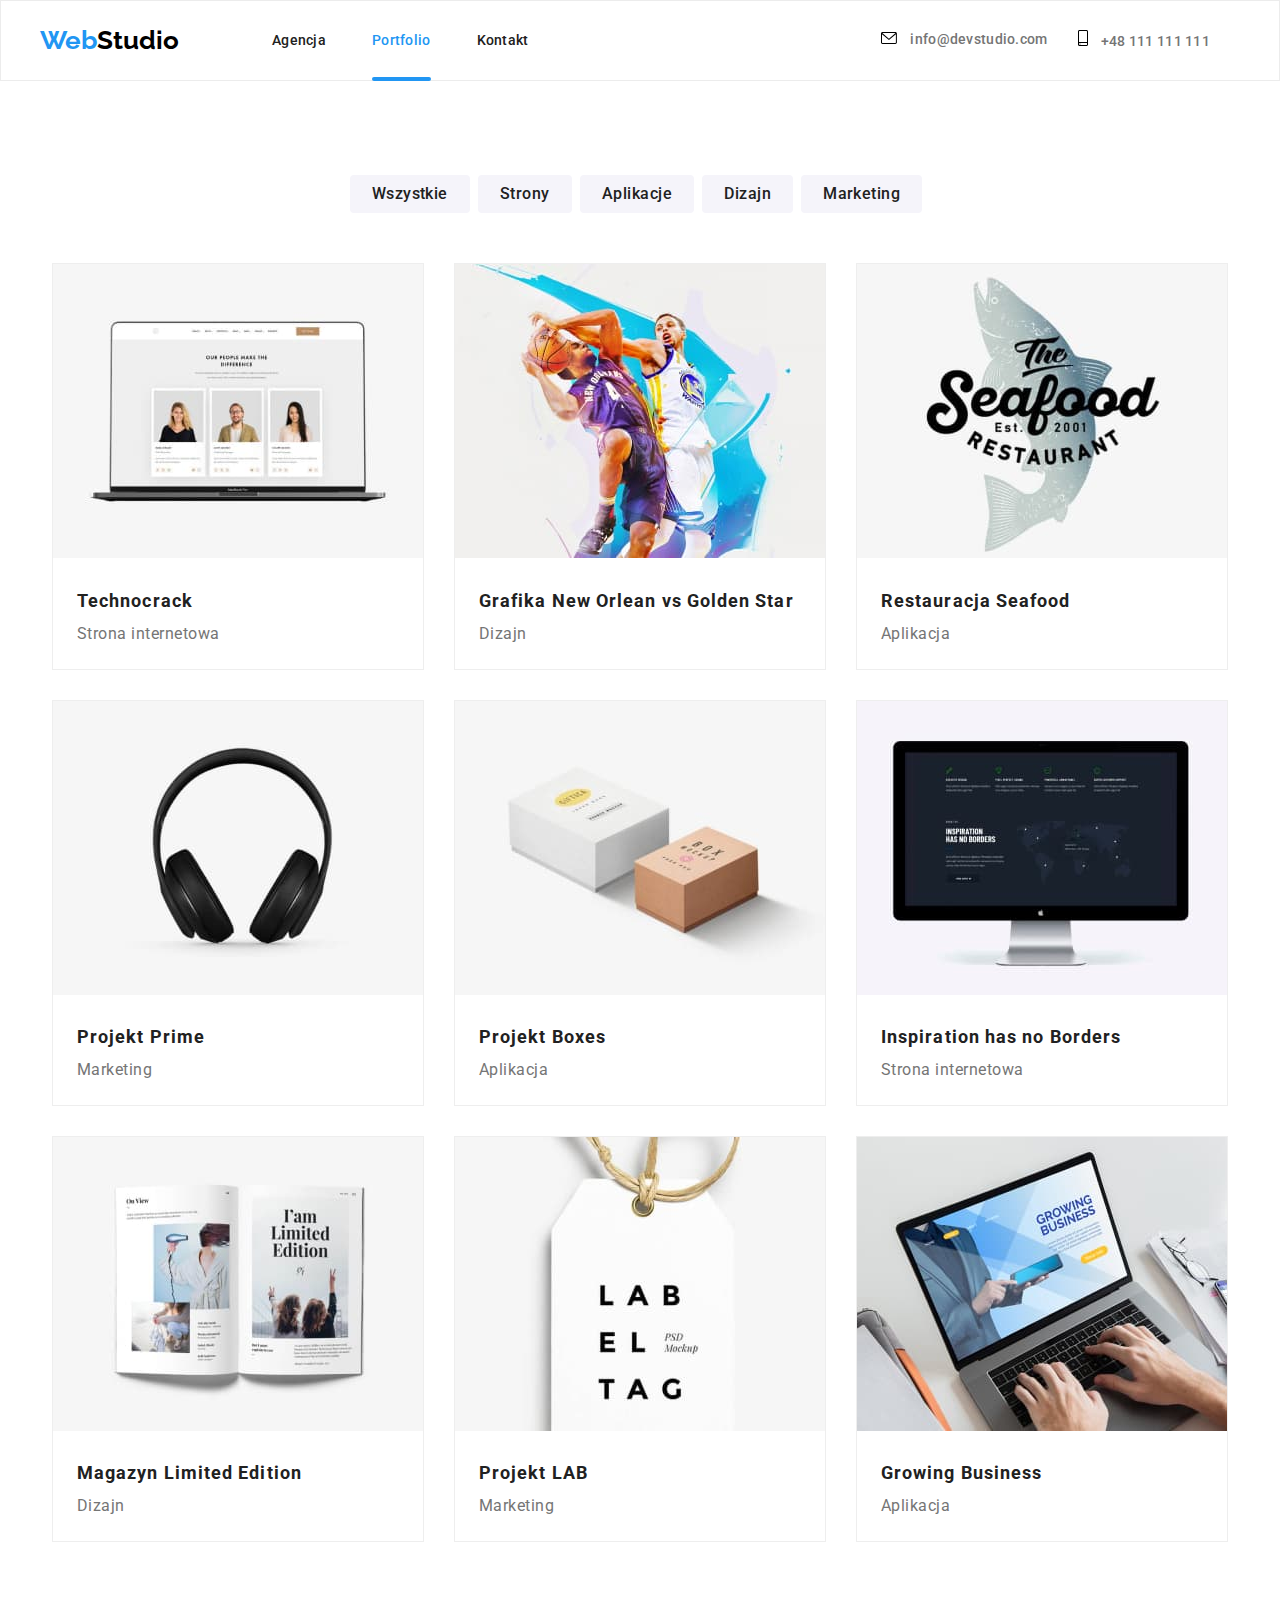
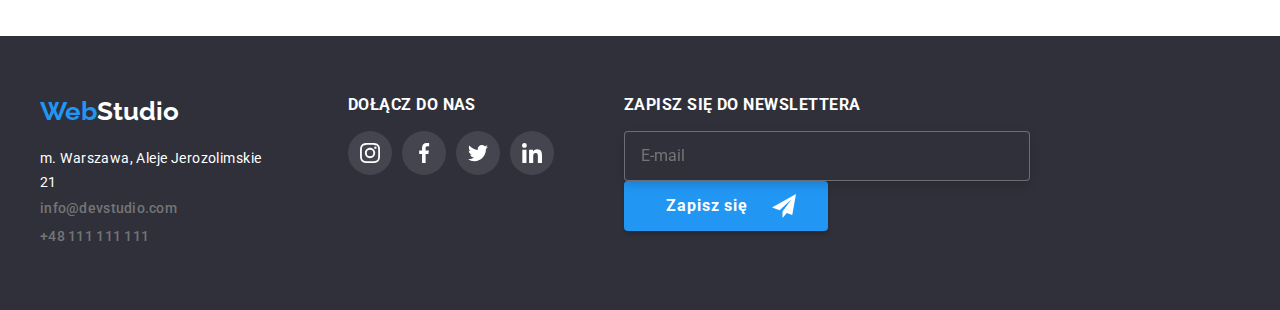
==== commit b88980c9: "a" ====
--- a/portfolio.html
+++ b/portfolio.html
@@ -24,7 +24,7 @@
           <li><a class="header__menu-item" href="#">Kontakt</a></li>
         </ul>
       </nav>
-      <ul class="header__contacts">
+      <ul class="header__contact">
         <li>
           <a class="header__link" href="mailto:info@devstudio">
             <svg class="header__icon" width="16px" height="12px">
@@ -167,10 +167,10 @@
                 <p class="footer__paragraph">m. Warszawa, Aleje Jerozolimskie 21</p>
               </li>
               <li>
-                <a class="header__contacts-link" href="mailto:info@devstudio">info@devstudio.com</a>
+                <a class="header__link" href="mailto:info@devstudio">info@devstudio.com</a>
               </li>
               <li>
-                <a class="header__contacts-link" href="tel:+48111111111">+48 111 111 111</a>
+                <a class="header__link" href="tel:+48111111111">+48 111 111 111</a>
               </li>
             </ul>
         </li>
--- a/css/main.min.css
+++ b/css/main.min.css
@@ -1 +1 @@
-/*! modern-normalize v1.1.0 | MIT License | https://github.com/sindresorhus/modern-normalize */*,::after,::before{-webkit-box-sizing:border-box;box-sizing:border-box}html{-moz-tab-size:4;-o-tab-size:4;tab-size:4}html{line-height:1.15;-webkit-text-size-adjust:100%}body{margin:0}body{font-family:system-ui,-apple-system,"Segoe UI",Roboto,Helvetica,Arial,sans-serif,"Apple Color Emoji","Segoe UI Emoji"}hr{height:0;color:inherit}abbr[title]{-webkit-text-decoration:underline dotted;text-decoration:underline dotted}b,strong{font-weight:bolder}code,kbd,pre,samp{font-family:ui-monospace,SFMono-Regular,Consolas,"Liberation Mono",Menlo,monospace;font-size:1em}small{font-size:80%}sub,sup{font-size:75%;line-height:0;position:relative;vertical-align:baseline}sub{bottom:-0.25em}sup{top:-0.5em}table{text-indent:0;border-color:inherit}button,input,optgroup,select,textarea{font-family:inherit;font-size:100%;line-height:1.15;margin:0}button,select{text-transform:none}[type=button],[type=reset],[type=submit],button{-webkit-appearance:button;-moz-appearance:button;appearance:button}::-moz-focus-inner{border-style:none;padding:0}:-moz-focusring{outline:1px dotted ButtonText}:-moz-ui-invalid{box-shadow:none}legend{padding:0}progress{vertical-align:baseline}::-webkit-inner-spin-button,::-webkit-outer-spin-button{height:auto}[type=search]{-webkit-appearance:textfield;-moz-appearance:textfield;appearance:textfield;outline-offset:-2px}::-webkit-search-decoration{-webkit-appearance:none}::-webkit-file-upload-button{-webkit-appearance:button;font:inherit}summary{display:list-item}:root{--font-primary: "Roboto", sans-serif;--font-secondary: "Raleway", sans-serif;--text-color-primary: rgba(33, 33, 33, 1);--text-color-secondary: rgba(0, 0, 0, 1);--text-color-tertiary: rgba(33, 150, 243, 1);--text-color-quaternary: rgba(255, 255, 255, 1);--text-color-quinary: rgba(117, 117, 117, 1);--text-color-senary: rgba(255, 255, 255, 0.6);--background-color-primary: rgba(255, 255, 255, 1);--background-color-tertiary: rgba(47, 48, 58, 1);--background-color-quaternary: rgba(33, 150, 243, 1);--background-color-quinary: rgba(245, 244, 250, 1);--color-primary: rgba(175, 177, 184, 1);--color-secondary: rgba(117, 117, 117, 0.5);--color-tertiary: rgba(117, 117, 117, 1);--color-quaternary: rgba(255, 255, 255, 0.6)}*{margin:0;padding:0}ul{list-style:none}a{text-decoration:none}.section{padding-top:94px;padding-bottom:94px}.section__header{color:var(--text-color-primary);font-weight:700;font-size:36px;line-height:1.17;text-align:center;letter-spacing:.03em;margin-bottom:50px}.section--lorem{padding-top:94px;background-color:var(--background-color-primary)}.container{margin:0 auto;max-width:1200px}body{font-family:var(--font-primary);color:var(--text-color-primary)}.section--dark{background-color:var(--background-color-quinary)}.cards{display:-webkit-box;display:-ms-flexbox;display:flex;-ms-flex-wrap:wrap;flex-wrap:wrap;-webkit-box-pack:center;-ms-flex-pack:center;justify-content:center;gap:30px}.card{position:relative}.card__name{color:var(--text-color-primary);font-weight:500;font-size:16px;line-height:1.33;text-align:center;letter-spacing:.03em;padding-top:30px;padding-bottom:10px}.card__paragraph{color:var(--text-color-quinary);font-size:16px;line-height:1.33;text-align:center;letter-spacing:.03em;padding-bottom:30px}.card__box{background:var(--background-color-primary);-webkit-box-shadow:0px 1px 3px rgba(0,0,0,.12),0px 1px 1px rgba(0,0,0,.14),0px 2px 1px rgba(0,0,0,.2);box-shadow:0px 1px 3px rgba(0,0,0,.12),0px 1px 1px rgba(0,0,0,.14),0px 2px 1px rgba(0,0,0,.2);border-radius:0px 0px 4px 4px}.card__label{position:absolute;text-align:center;padding-top:27px;width:370px;height:70px;font-weight:700;font-size:14px;color:var(--text-color-quaternary);background:var(--background-color-tertiary);opacity:.8;top:224px}.social-media{display:-webkit-box;display:-ms-flexbox;display:flex;-webkit-box-pack:center;-ms-flex-pack:center;justify-content:center;padding-top:16px;gap:10px}.social-media__icon{fill:#afb1b8}.social-media__button{background:rgba(255,255,255,.1);width:44px;height:44px;border-radius:50%;cursor:pointer;padding:12px;border:none;margin-bottom:30px}.social-media__button:focus,.social-media__button:hover{background:var(--background-color-quaternary)}.social-media__button:focus .social-media__icons,.social-media__button:hover .social-media__icons{fill:var(--background-color-primary)}.modal{width:528px;height:581px;background:var(--background-color-primary);-webkit-box-shadow:0px 1px 3px rgba(0,0,0,.12),0px 1px 1px rgba(0,0,0,.14),0px 2px 1px rgba(0,0,0,.2);box-shadow:0px 1px 3px rgba(0,0,0,.12),0px 1px 1px rgba(0,0,0,.14),0px 2px 1px rgba(0,0,0,.2);border-radius:4px}.modal__overley{display:-webkit-box;display:-ms-flexbox;display:flex;position:fixed;-webkit-box-pack:center;-ms-flex-pack:center;justify-content:center;-webkit-box-align:center;-ms-flex-align:center;align-items:center;width:100%;height:100%;left:0px;top:0px;background:rgba(0,0,0,.2)}.modal__button-close{position:relative;cursor:pointer;background:var(--background-color-primary);border:1px solid rgba(0,0,0,.1);border-radius:50%;width:30px;height:30px;left:490px;top:8px}.modal__title{display:-webkit-box;display:-ms-flexbox;display:flex;-webkit-box-pack:center;-ms-flex-pack:center;justify-content:center;font-size:20px;font-weight:700;line-height:1.17;letter-spacing:.03em;text-align:center}.modal__link{font-size:14px;font-weight:400;line-height:1.71;letter-spacing:.03em;text-decoration:underline;color:var(--background-color-quaternary)}.modal__button{background:#2196f3;-webkit-box-shadow:0px 4px 4px rgba(0,0,0,.15);box-shadow:0px 4px 4px rgba(0,0,0,.15);border-radius:4px;border:none;cursor:pointer;color:var(--background-color-primary);font-size:16px;font-weight:700;line-height:1.87;letter-spacing:.06em;padding:10px 76px}.modal__is-hidden{display:none;visibility:hidden}.footer{background-color:var(--background-color-tertiary);padding-top:60px;padding-bottom:60px}.footer__list{display:-webkit-box;display:-ms-flexbox;display:flex;gap:70px}.footer__title{color:var(--text-color-quaternary);font-weight:700;font-size:16px;letter-spacing:.03em;line-height:1.17}.footer__paragraph{color:var(--background-color-primary);font-weight:400;font-size:14px;line-height:1.71;letter-spacing:.03em;font-style:normal}.footer__icon{fill:var(--background-color-primary)}.footer__newsletter{padding-top:16px}.footer__newsletter-icon{fill:var(--background-color-primary);margin-left:24px}.footer__field{padding:15px 185px 15px 16px;margin-right:12px;border:1px solid rgba(255,255,255,.3);-webkit-filter:drop-shadow(0px 4px 4px rgba(0, 0, 0, 0.15));filter:drop-shadow(0px 4px 4px rgba(0, 0, 0, 0.15));border-radius:4px;background:#2f303a;color:var(--color-quaternary)}.footer__button{display:-webkit-inline-box;display:-ms-inline-flexbox;display:inline-flex;color:var(--text-color-quaternary);font-weight:700;background-color:var(--background-color-quaternary);cursor:pointer;font-size:16px;line-height:1.87;border:none;letter-spacing:.06em;-webkit-box-shadow:0px 4px 4px rgba(0,0,0,.15);box-shadow:0px 4px 4px rgba(0,0,0,.15);border-radius:4px;padding-left:42px;-webkit-box-align:center;-ms-flex-align:center;align-items:center;padding:10px 32px 10px 42px}.address{color:var(--text-color-quaternary);font-size:14px;line-height:2;font-style:normal;padding-top:20px}.header{background-color:var(--background-color-primary);border:1px solid #ececec}.header__container{display:-webkit-box;display:-ms-flexbox;display:flex;-webkit-box-align:center;-ms-flex-align:center;align-items:center;-webkit-box-pack:justify;-ms-flex-pack:justify;justify-content:space-between;padding-top:24px;padding-bottom:25px}.header__menu-item{display:-webkit-box;display:-ms-flexbox;display:flex;position:relative;color:var(--text-color-primary);font-weight:500;font-size:14px;line-height:1.17;margin-right:46px;letter-spacing:.02em}.header__menu-item:hover,.header__menu-item:focus{color:var(--text-color-tertiary)}.header__icon{margin-right:10px}.header__contact{display:-webkit-box;display:-ms-flexbox;display:flex;-webkit-box-pack:justify;-ms-flex-pack:justify;justify-content:space-between}.header__links{margin-right:30px;color:var(--text-color-quinary);font-weight:500;font-size:14px;line-height:1.17;letter-spacing:.02em;font-style:normal}.header__links:focus,.header__links:hover{color:var(--background-color-quaternary);fill:var(--background-color-quaternary)}.header__list{position:relative;display:-webkit-box;display:-ms-flexbox;display:flex;-webkit-box-pack:justify;-ms-flex-pack:justify;justify-content:space-between;-webkit-box-align:center;-ms-flex-align:center;align-items:center}.header__menu-item--active{color:var(--background-color-quaternary)}.header__menu-item--active::after{position:absolute;content:"";background:var(--background-color-quaternary);height:4px;width:100%;border-radius:2px;top:45px;left:0}.header__nav{display:-webkit-box;display:-ms-flexbox;display:flex;-webkit-box-align:center;-ms-flex-align:center;align-items:center}.logo{color:var(--text-color-tertiary);font-family:var(--font-secondary);font-weight:700;font-size:26px;text-align:center;line-height:1.17}.logo--dark{color:var(--text-color-secondary);margin-right:93px}.logo--light{color:var(--text-color-quaternary)}.portfolio{padding-top:94px;padding-bottom:94px}.portfolio__list{display:-webkit-box;display:-ms-flexbox;display:flex;margin-bottom:50px;-webkit-box-pack:center;-ms-flex-pack:center;justify-content:center}.portfolio__button{color:var(--text-color-primary);font-weight:500;background-color:var(--background-color-quinary);cursor:pointer;border:none;font-size:16px;line-height:1.62;text-align:center;letter-spacing:.03em;margin-right:8px;padding:6px 22px;border-radius:4px}.portfolio__button:focus,.portfolio__button:hover{color:var(--text-color-quaternary);background-color:var(--background-color-quaternary);-webkit-box-shadow:0 2px 2px 0 rgba(0,0,0,.12);box-shadow:0 2px 2px 0 rgba(0,0,0,.12)}.portfolio__box{position:relative;background:var(--background-color-primary);border:1px solid #eee;overflow:hidden}.portfolio__box:hover{background:var(--background-color-primary);border:1px solid #eee;-webkit-box-shadow:1px 4px 6px 0 rgba(0,0,0,.16);box-shadow:1px 4px 6px 0 rgba(0,0,0,.16)}.portfolio__box:hover .overley{bottom:0}.portfolio__overley{position:absolute;font-weight:400;font-size:18px;color:var(--text-color-quaternary);line-height:1.55;letter-spacing:.3;padding:49px 45px 49px 24px;width:370px;height:294px;background:rgba(33,150,243,.9);-webkit-transition:-webkit-transform 250ms cubic-bezier(0.4, 0, 0.2, 1);transition:-webkit-transform 250ms cubic-bezier(0.4, 0, 0.2, 1);transition:transform 250ms cubic-bezier(0.4, 0, 0.2, 1);transition:transform 250ms cubic-bezier(0.4, 0, 0.2, 1), -webkit-transform 250ms cubic-bezier(0.4, 0, 0.2, 1);-webkit-transform:translateY(0);transform:translateY(0)}.portfolio__paragraph{color:var(--text-color-quinary);font-size:16px;line-height:1.87;letter-spacing:.03em;padding-left:24px;padding-bottom:20px}.portfolio_label{position:relative;background-color:var(--background-color-primary);z-index:1}.portfolio__title{font-size:18px;font-weight:700;letter-spacing:.06em;line-height:2;color:var(--text-color-primary);padding-left:24px;padding-top:20px}.portfolio__box:hover .overley{bottom:0}.portfolio__box:hover .portfolio__overley,.portfolio__box:focus .portfolio__overley{-webkit-transform:translateY(-137.5%);transform:translateY(-137.5%)}.slogan{display:-webkit-box;display:-ms-flexbox;display:flex;background-color:var(--background-color-tertiary);background-image:-webkit-gradient(linear, left bottom, left top, from(rgba(47, 48, 58, 0.4)), color-stop(80%, rgba(47, 48, 58, 0.4))),url(../images/overlay.jpg);background-image:linear-gradient(to top, rgba(47, 48, 58, 0.4) 0%, rgba(47, 48, 58, 0.4) 80%),url(../images/overlay.jpg);text-align:center;-webkit-box-pack:center;-ms-flex-pack:center;justify-content:center;padding-top:200px;padding-bottom:200px;background-size:cover}.slogan__title{color:var(--text-color-quaternary);letter-spacing:.06em;font-size:44px;line-height:1.36;margin-bottom:30px;width:696px}.slogan__button{color:var(--text-color-quaternary);font-weight:700;background-color:var(--background-color-quaternary);cursor:pointer;font-size:16px;line-height:1.87;border:none;letter-spacing:.06em;padding:10px 41px 10px 42px;border-radius:4px}.clients{padding-top:94px;padding-bottom:94px;background-color:var(--background-color-primary)}.clients__icon{fill:var(--color-primary);border:1px solid var(--color-primary);border-radius:4px;width:170px;height:92px;padding:16px 32px}.clients__icon:focus,.clients__icon:hover{border-color:var(--background-color-quaternary);fill:var(--background-color-quaternary)}.clients__list{position:relative;display:-webkit-box;display:-ms-flexbox;display:flex;-webkit-box-pack:justify;-ms-flex-pack:justify;justify-content:space-between;-webkit-box-align:center;-ms-flex-align:center;align-items:center}.offer{position:relative;display:-webkit-box;display:-ms-flexbox;display:flex;-webkit-box-pack:justify;-ms-flex-pack:justify;justify-content:space-between;-webkit-box-align:center;-ms-flex-align:center;align-items:center}.offer__icons{margin-bottom:30px}.offer__title{color:var(--text-color-primary);font-weight:700;text-transform:uppercase;font-size:14px;line-height:1.17;letter-spacing:.03em;margin-bottom:10px}.offer__paragraph{color:var(--text-color-quinary);font-size:14px;line-height:2;letter-spacing:.03em}.form{display:-webkit-box;display:-ms-flexbox;display:flex;-webkit-box-orient:vertical;-webkit-box-direction:normal;-ms-flex-direction:column;flex-direction:column}.form__comment{width:448px;height:120px;border:1px solid rgba(33,33,33,.2);border-radius:4px;resize:none;color:var(--color-secondary);font-size:12px;font-weight:400;line-height:1.16;letter-spacing:.01em;padding-top:12px;padding-left:16px}.form__comment:focus,.form__comment:hover{border:1px solid var(--background-color-quaternary);outline:none}.form__list{display:-webkit-box;display:-ms-flexbox;display:flex;-ms-flex-wrap:wrap;flex-wrap:wrap;-webkit-box-pack:center;-ms-flex-pack:center;justify-content:center;-ms-flex-line-pack:distribute;align-content:space-around;min-height:501px}.form__label{position:relative;width:448px;height:40px}.form__paragraph{color:var(--color-tertiary);font-size:12px;font-weight:400;line-height:1.16px;letter-spacing:.01em;margin-bottom:8px}.form__field{position:relative;width:448px;height:40px;border:1px solid rgba(33,33,33,.2);border-radius:4px;padding-left:42px;outline:none}.form__field:hover,.form__field:focus{border:1px solid var(--background-color-quaternary);outline:none}.form__icon{position:absolute;margin-top:11px;margin-left:12px;left:0;fill:var(--text-color-primary)}.form:hover .form__icons,.form:focus .form__icons{fill:var(--background-color-quaternary)}.form__form-checkbox:checked{border:none;background-image:url("../images/icons.svg#icon-Vector");background-position:center;background-repeat:no-repeat;background-size:cover;-webkit-box-shadow:none;box-shadow:none}/*# sourceMappingURL=main.min.css.map */+/*! modern-normalize v1.1.0 | MIT License | https://github.com/sindresorhus/modern-normalize */*,::after,::before{-webkit-box-sizing:border-box;box-sizing:border-box}html{-moz-tab-size:4;-o-tab-size:4;tab-size:4}html{line-height:1.15;-webkit-text-size-adjust:100%}body{margin:0}body{font-family:system-ui,-apple-system,"Segoe UI",Roboto,Helvetica,Arial,sans-serif,"Apple Color Emoji","Segoe UI Emoji"}hr{height:0;color:inherit}abbr[title]{-webkit-text-decoration:underline dotted;text-decoration:underline dotted}b,strong{font-weight:bolder}code,kbd,pre,samp{font-family:ui-monospace,SFMono-Regular,Consolas,"Liberation Mono",Menlo,monospace;font-size:1em}small{font-size:80%}sub,sup{font-size:75%;line-height:0;position:relative;vertical-align:baseline}sub{bottom:-0.25em}sup{top:-0.5em}table{text-indent:0;border-color:inherit}button,input,optgroup,select,textarea{font-family:inherit;font-size:100%;line-height:1.15;margin:0}button,select{text-transform:none}[type=button],[type=reset],[type=submit],button{-webkit-appearance:button;-moz-appearance:button;appearance:button}::-moz-focus-inner{border-style:none;padding:0}:-moz-focusring{outline:1px dotted ButtonText}:-moz-ui-invalid{box-shadow:none}legend{padding:0}progress{vertical-align:baseline}::-webkit-inner-spin-button,::-webkit-outer-spin-button{height:auto}[type=search]{-webkit-appearance:textfield;-moz-appearance:textfield;appearance:textfield;outline-offset:-2px}::-webkit-search-decoration{-webkit-appearance:none}::-webkit-file-upload-button{-webkit-appearance:button;font:inherit}summary{display:list-item}:root{--font-primary: "Roboto", sans-serif;--font-secondary: "Raleway", sans-serif;--text-color-primary: rgba(33, 33, 33, 1);--text-color-secondary: rgba(0, 0, 0, 1);--text-color-tertiary: rgba(33, 150, 243, 1);--text-color-quaternary: rgba(255, 255, 255, 1);--text-color-quinary: rgba(117, 117, 117, 1);--text-color-senary: rgba(255, 255, 255, 0.6);--background-color-primary: rgba(255, 255, 255, 1);--background-color-tertiary: rgba(47, 48, 58, 1);--background-color-quaternary: rgba(33, 150, 243, 1);--background-color-quinary: rgba(245, 244, 250, 1);--color-primary: rgba(175, 177, 184, 1);--color-secondary: rgba(117, 117, 117, 0.5);--color-tertiary: rgba(117, 117, 117, 1);--color-quaternary: rgba(255, 255, 255, 0.6)}*{margin:0;padding:0}ul{list-style:none}a{text-decoration:none}.section{padding-top:94px;padding-bottom:94px}.section__header{color:var(--text-color-primary);font-weight:700;font-size:36px;line-height:1.17;text-align:center;letter-spacing:.03em;margin-bottom:50px}.section--lorem{padding-top:94px;background-color:var(--background-color-primary)}.container{margin:0 auto;max-width:1200px}body{font-family:var(--font-primary);color:var(--text-color-primary)}.section--dark{background-color:var(--background-color-quinary)}.cards{display:-webkit-box;display:-ms-flexbox;display:flex;-ms-flex-wrap:wrap;flex-wrap:wrap;-webkit-box-pack:center;-ms-flex-pack:center;justify-content:center;gap:30px}.card{position:relative}.card__name{color:var(--text-color-primary);font-weight:500;font-size:16px;line-height:1.33;text-align:center;letter-spacing:.03em;padding-top:30px;padding-bottom:10px}.card__paragraph{color:var(--text-color-quinary);font-size:16px;line-height:1.33;text-align:center;letter-spacing:.03em;padding-bottom:30px}.card__box{background:var(--background-color-primary);-webkit-box-shadow:0px 1px 3px rgba(0,0,0,.12),0px 1px 1px rgba(0,0,0,.14),0px 2px 1px rgba(0,0,0,.2);box-shadow:0px 1px 3px rgba(0,0,0,.12),0px 1px 1px rgba(0,0,0,.14),0px 2px 1px rgba(0,0,0,.2);border-radius:0px 0px 4px 4px}.card__label{position:absolute;text-align:center;padding-top:27px;width:370px;height:70px;font-weight:700;font-size:14px;color:var(--text-color-quaternary);background:var(--background-color-tertiary);opacity:.8;top:224px}.social-media{display:-webkit-box;display:-ms-flexbox;display:flex;-webkit-box-pack:center;-ms-flex-pack:center;justify-content:center;padding-top:16px;gap:10px}.social-media__icon{fill:#afb1b8}.social-media__button{background:rgba(255,255,255,.1);width:44px;height:44px;border-radius:50%;cursor:pointer;padding:12px;border:none;margin-bottom:30px}.social-media__button:focus,.social-media__button:hover{background:var(--background-color-quaternary)}.social-media__button:focus .social-media__icons,.social-media__button:hover .social-media__icons{fill:var(--background-color-primary)}.modal{width:528px;height:581px;background:var(--background-color-primary);-webkit-box-shadow:0px 1px 3px rgba(0,0,0,.12),0px 1px 1px rgba(0,0,0,.14),0px 2px 1px rgba(0,0,0,.2);box-shadow:0px 1px 3px rgba(0,0,0,.12),0px 1px 1px rgba(0,0,0,.14),0px 2px 1px rgba(0,0,0,.2);border-radius:4px}.modal__overley{display:-webkit-box;display:-ms-flexbox;display:flex;position:fixed;-webkit-box-pack:center;-ms-flex-pack:center;justify-content:center;-webkit-box-align:center;-ms-flex-align:center;align-items:center;width:100%;height:100%;left:0px;top:0px;background:rgba(0,0,0,.2)}.modal__button-close{position:relative;cursor:pointer;background:var(--background-color-primary);border:1px solid rgba(0,0,0,.1);border-radius:50%;width:30px;height:30px;left:490px;top:8px}.modal__title{display:-webkit-box;display:-ms-flexbox;display:flex;-webkit-box-pack:center;-ms-flex-pack:center;justify-content:center;font-size:20px;font-weight:700;line-height:1.17;letter-spacing:.03em;text-align:center}.modal__link{font-size:14px;font-weight:400;line-height:1.71;letter-spacing:.03em;text-decoration:underline;color:var(--background-color-quaternary)}.modal__button{background:#2196f3;-webkit-box-shadow:0px 4px 4px rgba(0,0,0,.15);box-shadow:0px 4px 4px rgba(0,0,0,.15);border-radius:4px;border:none;cursor:pointer;color:var(--background-color-primary);font-size:16px;font-weight:700;line-height:1.87;letter-spacing:.06em;padding:10px 76px}.modal__is-hidden{display:none;visibility:hidden}.footer{background-color:var(--background-color-tertiary);padding-top:60px;padding-bottom:60px}.footer__list{display:-webkit-box;display:-ms-flexbox;display:flex;gap:70px}.footer__title{color:var(--text-color-quaternary);font-weight:700;font-size:16px;letter-spacing:.03em;line-height:1.17}.footer__paragraph{color:var(--background-color-primary);font-weight:400;font-size:14px;line-height:1.71;letter-spacing:.03em;font-style:normal}.footer__icon{fill:var(--background-color-primary)}.footer__newsletter{padding-top:16px}.footer__newsletter-icon{fill:var(--background-color-primary);margin-left:24px}.footer__field{padding:15px 185px 15px 16px;margin-right:12px;border:1px solid rgba(255,255,255,.3);-webkit-filter:drop-shadow(0px 4px 4px rgba(0, 0, 0, 0.15));filter:drop-shadow(0px 4px 4px rgba(0, 0, 0, 0.15));border-radius:4px;background:#2f303a;color:var(--color-quaternary)}.footer__button{display:-webkit-inline-box;display:-ms-inline-flexbox;display:inline-flex;color:var(--text-color-quaternary);font-weight:700;background-color:var(--background-color-quaternary);cursor:pointer;font-size:16px;line-height:1.87;border:none;letter-spacing:.06em;-webkit-box-shadow:0px 4px 4px rgba(0,0,0,.15);box-shadow:0px 4px 4px rgba(0,0,0,.15);border-radius:4px;padding-left:42px;-webkit-box-align:center;-ms-flex-align:center;align-items:center;padding:10px 32px 10px 42px}.address{color:var(--text-color-quaternary);font-size:14px;line-height:2;font-style:normal;padding-top:20px}.header{background-color:var(--background-color-primary);border:1px solid #ececec}.header__container{display:-webkit-box;display:-ms-flexbox;display:flex;-webkit-box-align:center;-ms-flex-align:center;align-items:center;-webkit-box-pack:justify;-ms-flex-pack:justify;justify-content:space-between;padding-top:24px;padding-bottom:25px}.header__menu-item{display:-webkit-box;display:-ms-flexbox;display:flex;position:relative;color:var(--text-color-primary);font-weight:500;font-size:14px;line-height:1.17;margin-right:46px;letter-spacing:.02em}.header__menu-item:hover,.header__menu-item:focus{color:var(--text-color-tertiary)}.header__icon{margin-right:10px}.header__contact{display:-webkit-box;display:-ms-flexbox;display:flex;-webkit-box-pack:justify;-ms-flex-pack:justify;justify-content:space-between}.header__link{margin-right:30px;color:var(--text-color-quinary);font-weight:500;font-size:14px;line-height:1.17;letter-spacing:.02em;font-style:normal}.header__link:focus,.header__link:hover{color:var(--background-color-quaternary);fill:var(--background-color-quaternary)}.header__list{position:relative;display:-webkit-box;display:-ms-flexbox;display:flex;-webkit-box-pack:justify;-ms-flex-pack:justify;justify-content:space-between;-webkit-box-align:center;-ms-flex-align:center;align-items:center}.header__menu-item--active{color:var(--background-color-quaternary)}.header__menu-item--active::after{position:absolute;content:"";background:var(--background-color-quaternary);height:4px;width:100%;border-radius:2px;top:45px;left:0}.header__nav{display:-webkit-box;display:-ms-flexbox;display:flex;-webkit-box-align:center;-ms-flex-align:center;align-items:center}.logo{color:var(--text-color-tertiary);font-family:var(--font-secondary);font-weight:700;font-size:26px;text-align:center;line-height:1.17}.logo--dark{color:var(--text-color-secondary);margin-right:93px}.logo--light{color:var(--text-color-quaternary)}.portfolio{padding-top:94px;padding-bottom:94px}.portfolio__list{display:-webkit-box;display:-ms-flexbox;display:flex;margin-bottom:50px;-webkit-box-pack:center;-ms-flex-pack:center;justify-content:center}.portfolio__button{color:var(--text-color-primary);font-weight:500;background-color:var(--background-color-quinary);cursor:pointer;border:none;font-size:16px;line-height:1.62;text-align:center;letter-spacing:.03em;margin-right:8px;padding:6px 22px;border-radius:4px}.portfolio__button:focus,.portfolio__button:hover{color:var(--text-color-quaternary);background-color:var(--background-color-quaternary);-webkit-box-shadow:0 2px 2px 0 rgba(0,0,0,.12);box-shadow:0 2px 2px 0 rgba(0,0,0,.12)}.portfolio__box{position:relative;background:var(--background-color-primary);border:1px solid #eee;overflow:hidden}.portfolio__box:hover{background:var(--background-color-primary);border:1px solid #eee;-webkit-box-shadow:1px 4px 6px 0 rgba(0,0,0,.16);box-shadow:1px 4px 6px 0 rgba(0,0,0,.16)}.portfolio__box:hover .overley{bottom:0}.portfolio__overley{position:absolute;font-weight:400;font-size:18px;color:var(--text-color-quaternary);line-height:1.55;letter-spacing:.3;padding:49px 45px 49px 24px;width:370px;height:294px;background:rgba(33,150,243,.9);-webkit-transition:-webkit-transform 250ms cubic-bezier(0.4, 0, 0.2, 1);transition:-webkit-transform 250ms cubic-bezier(0.4, 0, 0.2, 1);transition:transform 250ms cubic-bezier(0.4, 0, 0.2, 1);transition:transform 250ms cubic-bezier(0.4, 0, 0.2, 1), -webkit-transform 250ms cubic-bezier(0.4, 0, 0.2, 1);-webkit-transform:translateY(0);transform:translateY(0)}.portfolio__paragraph{color:var(--text-color-quinary);font-size:16px;line-height:1.87;letter-spacing:.03em;padding-left:24px;padding-bottom:20px}.portfolio_label{position:relative;background-color:var(--background-color-primary);z-index:1}.portfolio__title{font-size:18px;font-weight:700;letter-spacing:.06em;line-height:2;color:var(--text-color-primary);padding-left:24px;padding-top:20px}.portfolio__box:hover .overley{bottom:0}.portfolio__box:hover .portfolio__overley,.portfolio__box:focus .portfolio__overley{-webkit-transform:translateY(-137.5%);transform:translateY(-137.5%)}.slogan{display:-webkit-box;display:-ms-flexbox;display:flex;background-color:var(--background-color-tertiary);background-image:-webkit-gradient(linear, left bottom, left top, from(rgba(47, 48, 58, 0.4)), color-stop(80%, rgba(47, 48, 58, 0.4))),url(../images/overlay.jpg);background-image:linear-gradient(to top, rgba(47, 48, 58, 0.4) 0%, rgba(47, 48, 58, 0.4) 80%),url(../images/overlay.jpg);text-align:center;-webkit-box-pack:center;-ms-flex-pack:center;justify-content:center;padding-top:200px;padding-bottom:200px;background-size:cover}.slogan__title{color:var(--text-color-quaternary);letter-spacing:.06em;font-size:44px;line-height:1.36;margin-bottom:30px;width:696px}.slogan__button{color:var(--text-color-quaternary);font-weight:700;background-color:var(--background-color-quaternary);cursor:pointer;font-size:16px;line-height:1.87;border:none;letter-spacing:.06em;padding:10px 41px 10px 42px;border-radius:4px}.clients{padding-top:94px;padding-bottom:94px;background-color:var(--background-color-primary)}.clients__icon{fill:var(--color-primary);border:1px solid var(--color-primary);border-radius:4px;width:170px;height:92px;padding:16px 32px}.clients__icon:focus,.clients__icon:hover{border-color:var(--background-color-quaternary);fill:var(--background-color-quaternary)}.clients__list{position:relative;display:-webkit-box;display:-ms-flexbox;display:flex;-webkit-box-pack:justify;-ms-flex-pack:justify;justify-content:space-between;-webkit-box-align:center;-ms-flex-align:center;align-items:center}.offer{position:relative;display:-webkit-box;display:-ms-flexbox;display:flex;-webkit-box-pack:justify;-ms-flex-pack:justify;justify-content:space-between;-webkit-box-align:center;-ms-flex-align:center;align-items:center}.offer__icons{margin-bottom:30px}.offer__title{color:var(--text-color-primary);font-weight:700;text-transform:uppercase;font-size:14px;line-height:1.17;letter-spacing:.03em;margin-bottom:10px}.offer__paragraph{color:var(--text-color-quinary);font-size:14px;line-height:2;letter-spacing:.03em}.form{display:-webkit-box;display:-ms-flexbox;display:flex;-webkit-box-orient:vertical;-webkit-box-direction:normal;-ms-flex-direction:column;flex-direction:column}.form__comment{width:448px;height:120px;border:1px solid rgba(33,33,33,.2);border-radius:4px;resize:none;color:var(--color-secondary);font-size:12px;font-weight:400;line-height:1.16;letter-spacing:.01em;padding-top:12px;padding-left:16px}.form__comment:focus,.form__comment:hover{border:1px solid var(--background-color-quaternary);outline:none}.form__list{display:-webkit-box;display:-ms-flexbox;display:flex;-ms-flex-wrap:wrap;flex-wrap:wrap;-webkit-box-pack:center;-ms-flex-pack:center;justify-content:center;-ms-flex-line-pack:distribute;align-content:space-around;min-height:501px}.form__label{position:relative;width:448px;height:40px}.form__paragraph{color:var(--color-tertiary);font-size:12px;font-weight:400;line-height:1.16px;letter-spacing:.01em;margin-bottom:8px}.form__field{position:relative;width:448px;height:40px;border:1px solid rgba(33,33,33,.2);border-radius:4px;padding-left:42px;outline:none}.form__field:hover,.form__field:focus{border:1px solid var(--background-color-quaternary);outline:none}.form__icon{position:absolute;margin-top:11px;margin-left:12px;left:0;fill:var(--text-color-primary)}.form:hover .form__icons,.form:focus .form__icons{fill:var(--background-color-quaternary)}.form__form-checkbox:checked{border:none;background-image:url("../images/icons.svg#icon-Vector");background-position:center;background-repeat:no-repeat;background-size:cover;-webkit-box-shadow:none;box-shadow:none}/*# sourceMappingURL=main.min.css.map */